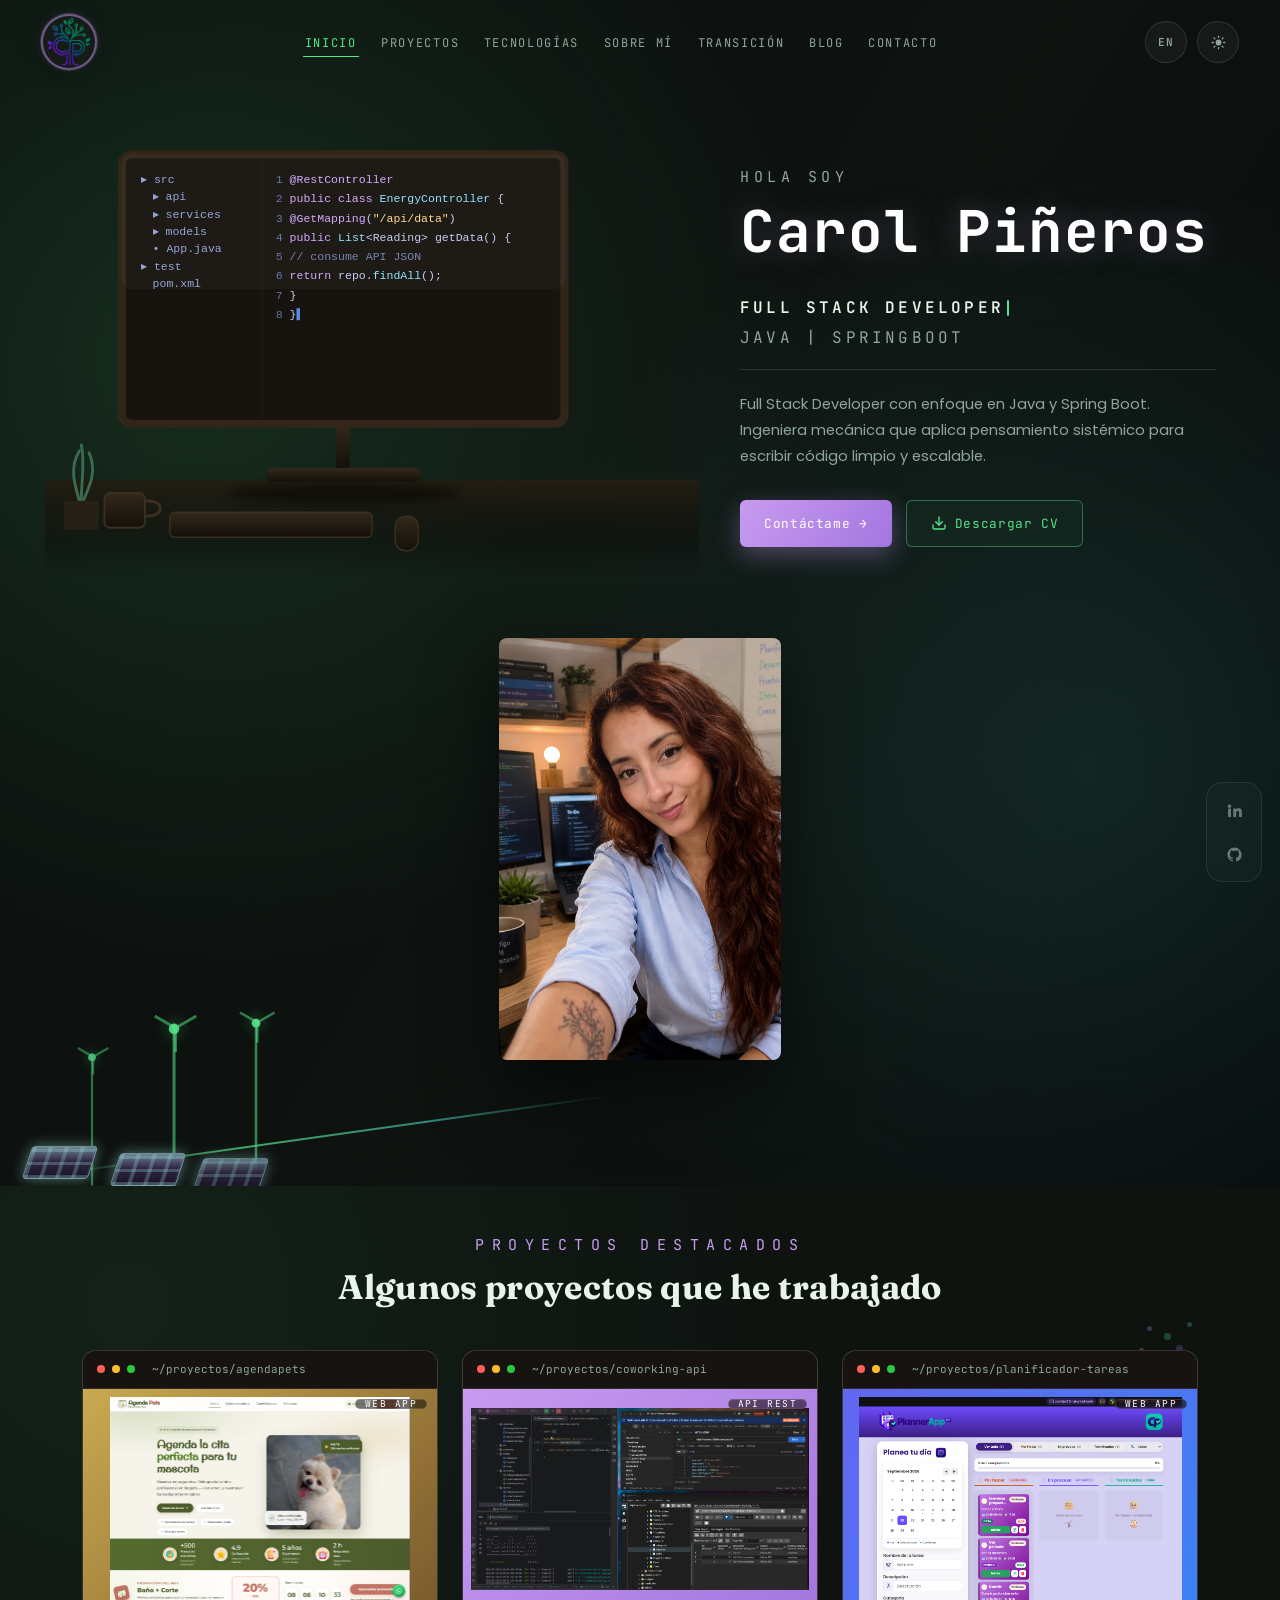
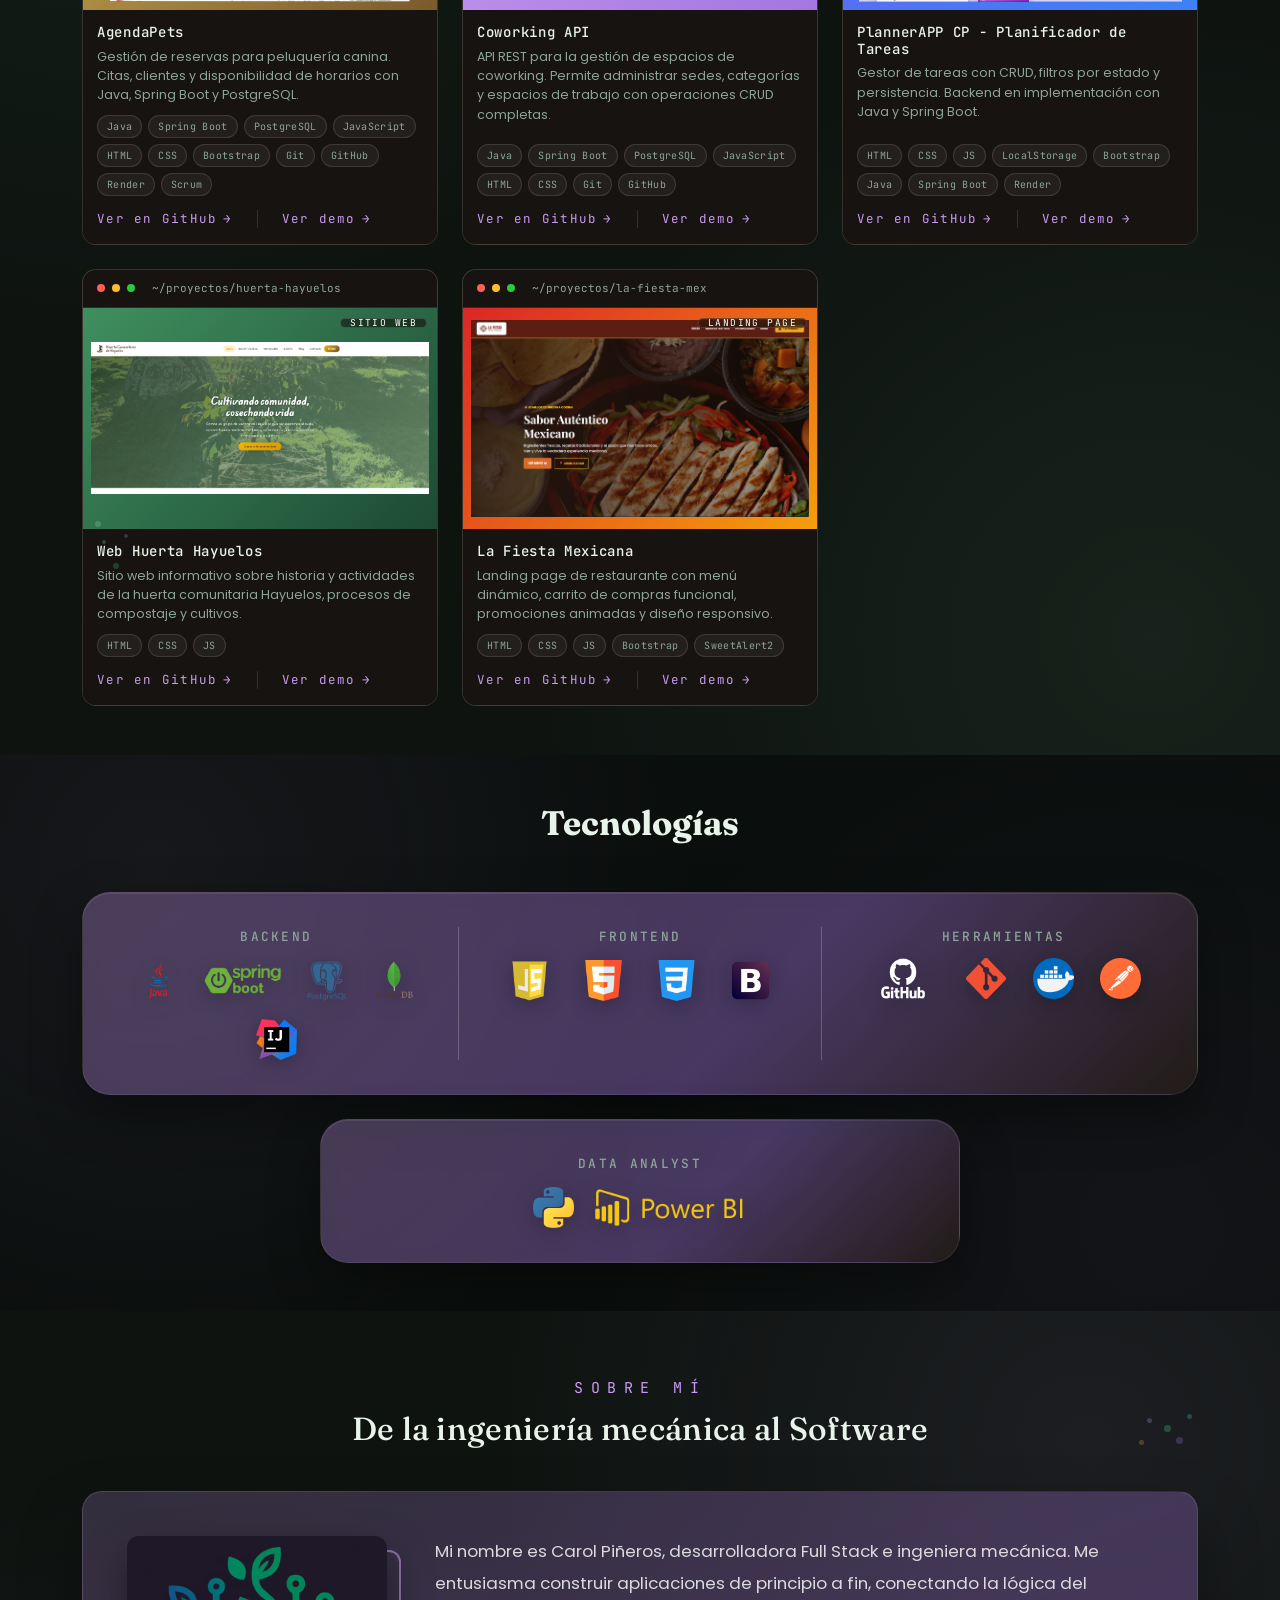
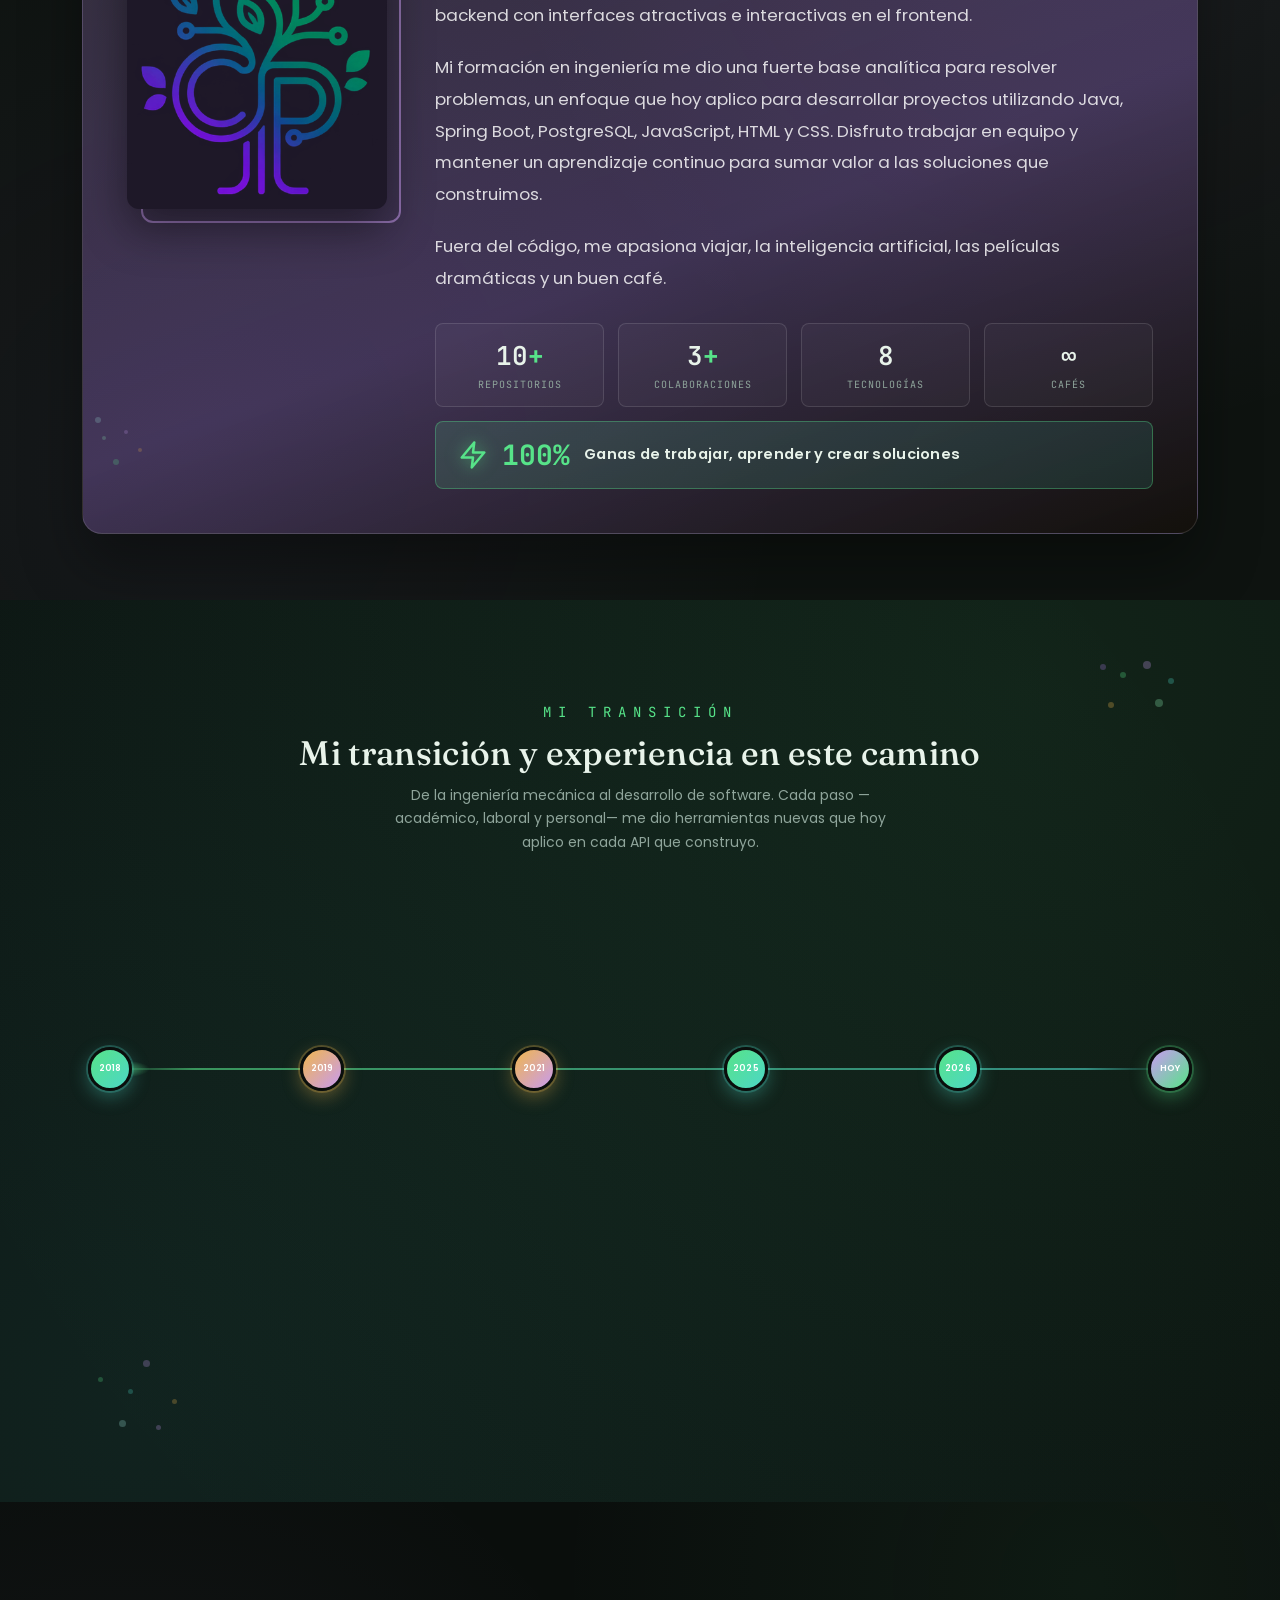
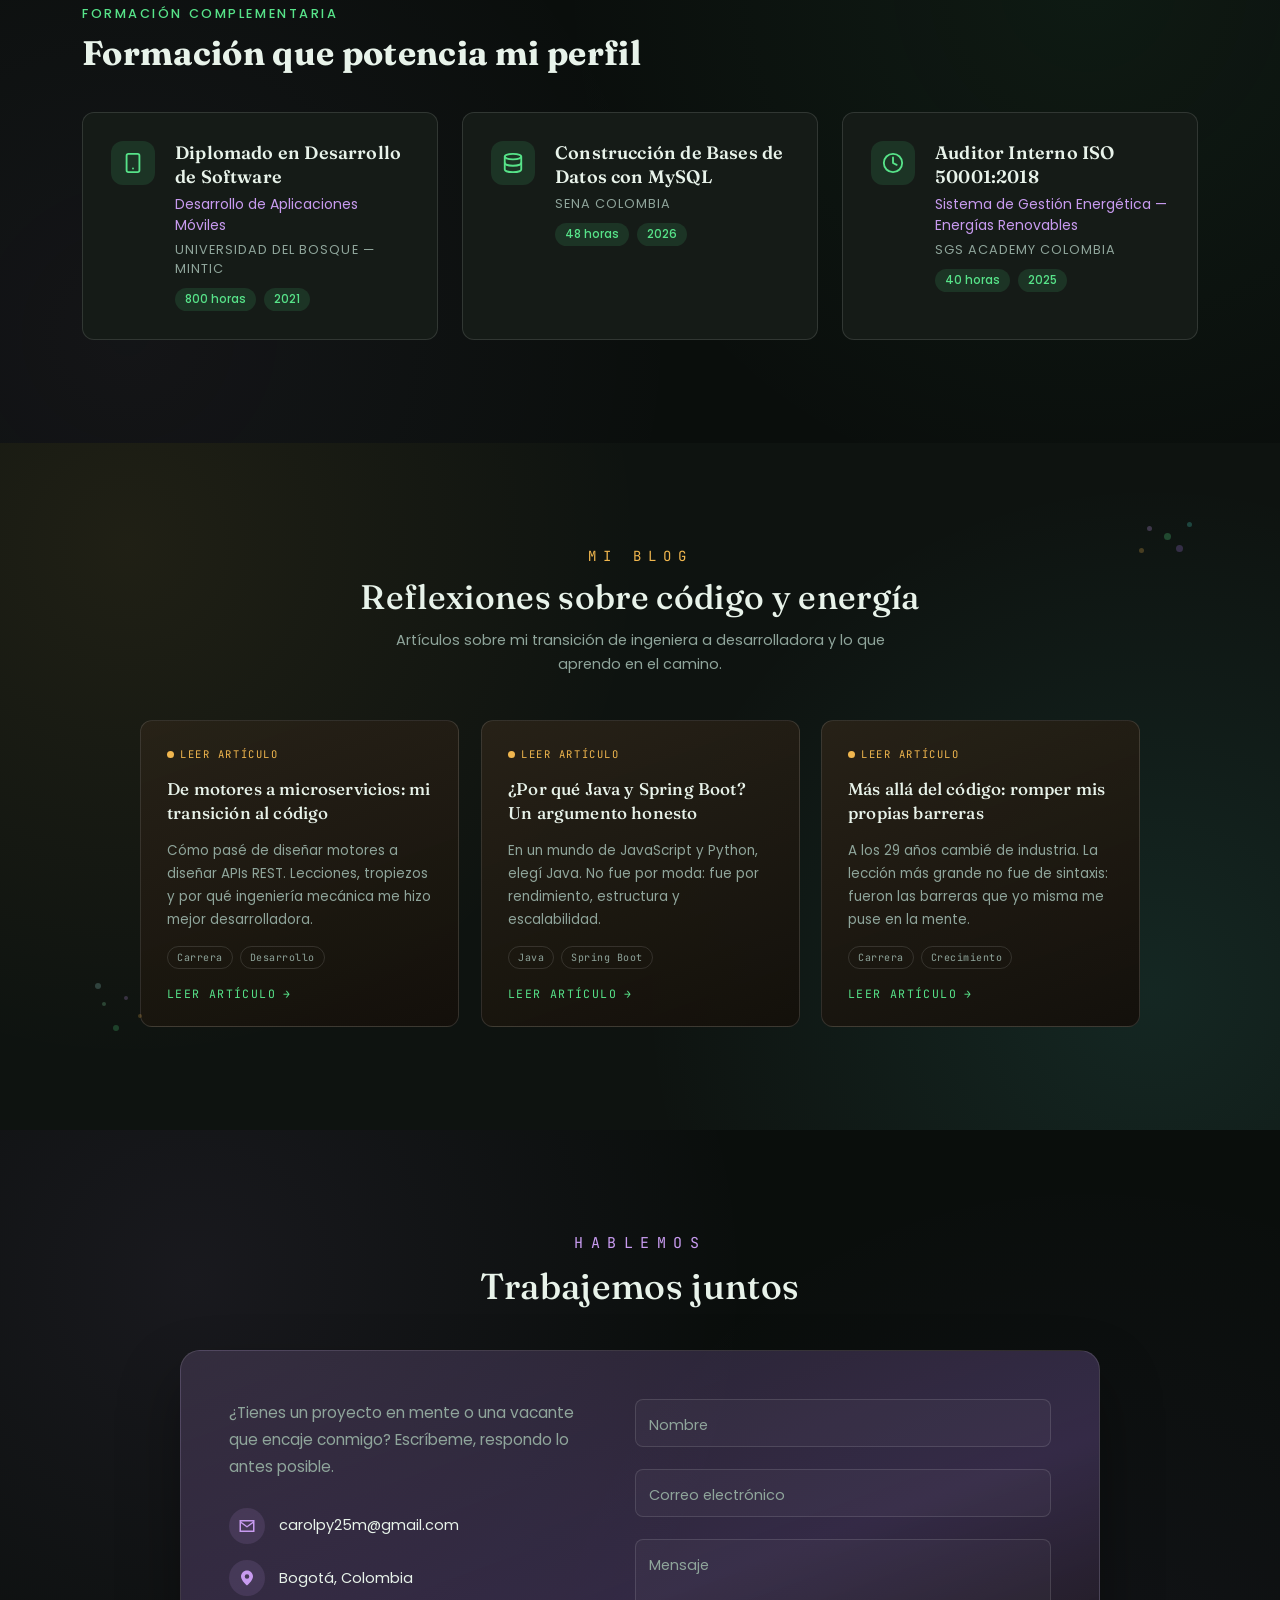
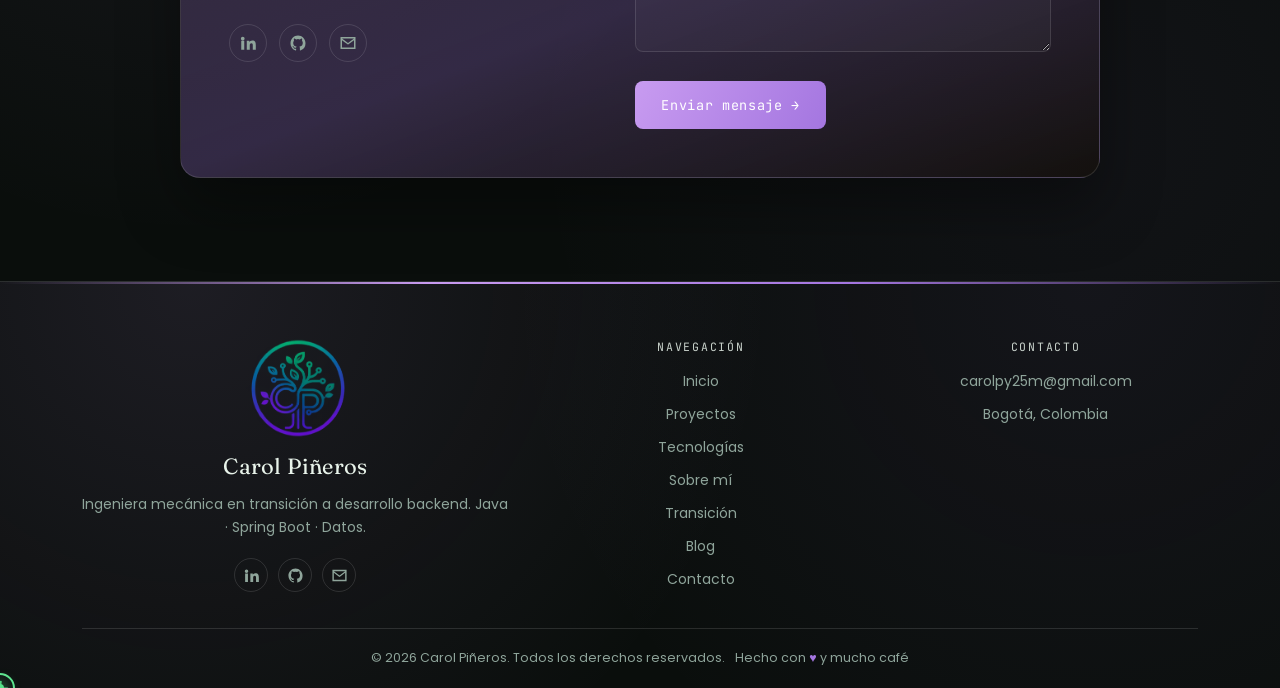
==== index.html @ 8fa22b7f "correccion links hojas de vida" ====
<!DOCTYPE html>
<html lang="es" data-theme="dark">

<head>
    <meta charset="UTF-8">
    <meta name="viewport" content="width=device-width, initial-scale=1.0">
    <title>Carol Piñeros — Full Stack Developer</title>
    <link rel="icon" type="image/png" href="./assets/img/logo_deg_sombra.png">
    <meta name="description" content="Portafolio de Carol Piñeros — Full Stack Developer especializada en Java, Spring Boot y desarrollo backend.">
    <meta name="keywords" content="Carol Piñeros, Full Stack Developer, Java, Spring Boot, Backend, Bogotá, Colombia, portafolio">
    <meta property="og:title" content="Carol Piñeros — Full Stack Developer">
    <meta property="og:description" content="Full Stack Developer especializada en Java y Spring Boot. Ingeniera mecánica con pensamiento sistémico para construir soluciones escalables.">
    <meta property="og:type" content="website">
    <meta property="og:locale" content="es_CO">
    <link rel="alternate" hreflang="es" href="index.html">
    <link rel="alternate" hreflang="en" href="index-en.html">
    <script>document.documentElement.classList.add('js-enabled');</script>
    <link href="https://fonts.googleapis.com/css2?family=Fraunces:opsz,wght@9..144,500;9..144,600;9..144,700&family=Poppins:wght@300;400;500;600;700&family=JetBrains+Mono:wght@400;500;600&display=swap" rel="stylesheet">
    <link href="https://cdn.jsdelivr.net/npm/bootstrap@5.3.2/dist/css/bootstrap.min.css" rel="stylesheet">
    <link rel="stylesheet" href="CSS/base/variables.css">
    <link rel="stylesheet" href="CSS/base/typography.css">
    <link rel="stylesheet" href="CSS/base/general.css">
    <link rel="stylesheet" href="CSS/secciones/nav-hero.css">
    <link rel="stylesheet" href="CSS/secciones/proyectos.css">
    <link rel="stylesheet" href="CSS/secciones/tecnologias.css">
    <link rel="stylesheet" href="CSS/secciones/sobre-mi.css">
    <link rel="stylesheet" href="CSS/secciones/contacto.css">
    <link rel="stylesheet" href="CSS/secciones/footer.css">
    <link rel="stylesheet" href="CSS/secciones/site-nav.css">
    <link rel="stylesheet" href="CSS/secciones/custom-cursor.css">
    <link rel="stylesheet" href="CSS/secciones/timeline.css">
    <link rel="stylesheet" href="CSS/secciones/formacion.css">
    <link rel="stylesheet" href="CSS/secciones/blog.css">
    <link rel="stylesheet" href="CSS/secciones/layout.css">
</head>

<body class="site-page">

<!-- ====================================================================
     NAVEGACIÓN SUPERIOR — navbar minimalista único (desktop + móvil)
     ==================================================================== -->
<header class="site-nav" id="site-nav">
    <div class="site-nav-inner">

        <a class="nav-logo" href="#inicio" aria-label="Ir al inicio">
            <img src="./assets/img/logo_minimalista.png" alt="Logo Carol Piñeros">
        </a>

        <nav class="nav-menu-wrap" aria-label="Navegación principal">
            <ul class="nav-menu">
                <li><a href="#inicio" class="active">Inicio</a></li>
                <li><a href="#proyectos">Proyectos</a></li>
                <li><a href="#tecnologias">Tecnologías</a></li>
                <li><a href="#sobre-mi">Sobre mí</a></li>
                <li><a href="#timeline">Transición</a></li>
                <li><a href="#blog">Blog</a></li>
                <li><a href="#contacto">Contacto</a></li>
            </ul>
        </nav>

        <div class="nav-actions">
            <a href="index-en.html" class="lang-toggle" aria-label="Switch to English" title="English">EN</a>
            <button class="theme-toggle" aria-label="Cambiar tema">
                <svg class="icon-sun" viewBox="0 0 24 24" fill="currentColor" aria-hidden="true"><circle cx="12" cy="12" r="4.1"/><g><rect x="11.05" y="2.1" width="1.9" height="3.6" rx="0.95"/><rect x="11.05" y="2.1" width="1.9" height="3.6" rx="0.95" transform="rotate(45 12 12)"/><rect x="11.05" y="2.1" width="1.9" height="3.6" rx="0.95" transform="rotate(90 12 12)"/><rect x="11.05" y="2.1" width="1.9" height="3.6" rx="0.95" transform="rotate(135 12 12)"/><rect x="11.05" y="2.1" width="1.9" height="3.6" rx="0.95" transform="rotate(180 12 12)"/><rect x="11.05" y="2.1" width="1.9" height="3.6" rx="0.95" transform="rotate(225 12 12)"/><rect x="11.05" y="2.1" width="1.9" height="3.6" rx="0.95" transform="rotate(270 12 12)"/><rect x="11.05" y="2.1" width="1.9" height="3.6" rx="0.95" transform="rotate(315 12 12)"/></g></svg>
                <svg class="icon-moon" viewBox="0 0 24 24" fill="currentColor" aria-hidden="true"><path d="M12 3a9 9 0 1 0 9 9 8 8 0 0 1-9-9Z"/></svg>
            </button>
            <button class="nav-toggle" id="nav-toggle" aria-label="Abrir menú" aria-expanded="false" aria-controls="nav-drawer">
                <span></span><span></span><span></span>
            </button>
        </div>

    </div>
</header>

<!-- Drawer móvil a pantalla completa -->
<div class="nav-drawer" id="nav-drawer" aria-hidden="true">
    <ul>
        <li><a href="#inicio">Inicio</a></li>
        <li><a href="#proyectos">Proyectos</a></li>
        <li><a href="#tecnologias">Tecnologías</a></li>
        <li><a href="#sobre-mi">Sobre mí</a></li>
        <li><a href="#timeline">Transición</a></li>
        <li><a href="#blog">Blog</a></li>
        <li><a href="#contacto">Contacto</a></li>
    </ul>
</div>

<!-- Redes flotantes — esquina inferior derecha -->
<div class="site-social" aria-label="Redes sociales">
    <a href="https://linkedin.com/in/carol-pineros-dev" target="_blank" rel="noopener" aria-label="LinkedIn">
        <svg viewBox="0 0 24 24"><path fill="currentColor" d="M4.98 3.5a2.5 2.5 0 1 1 0 5 2.5 2.5 0 0 1 0-5zM3 9h4v12H3V9zm7 0h3.8v1.7h.05c.53-1 1.83-2.05 3.77-2.05 4.03 0 4.78 2.65 4.78 6.1V21h-4v-5.6c0-1.34-.02-3.06-1.87-3.06-1.87 0-2.16 1.46-2.16 2.96V21h-4V9z"/></svg>
    </a>
    <a href="https://github.com/CarolPinerosTrujillo" target="_blank" rel="noopener" aria-label="GitHub">
        <svg viewBox="0 0 24 24"><path fill="currentColor" d="M12 2C6.48 2 2 6.58 2 12.25c0 4.53 2.87 8.37 6.84 9.73.5.1.68-.22.68-.49v-1.9c-2.78.62-3.37-1.36-3.37-1.36-.45-1.18-1.11-1.5-1.11-1.5-.9-.63.07-.62.07-.62 1 .07 1.53 1.06 1.53 1.06.9 1.57 2.34 1.12 2.91.86.09-.66.35-1.12.63-1.38-2.22-.26-4.56-1.14-4.56-5.05 0-1.12.39-2.03 1.03-2.75-.1-.26-.45-1.31.1-2.73 0 0 .84-.28 2.75 1.05a9.3 9.3 0 0 1 5 0c1.91-1.33 2.75-1.05 2.75-1.05.55 1.42.2 2.47.1 2.73.64.72 1.03 1.63 1.03 2.75 0 3.92-2.34 4.78-4.57 5.04.36.32.68.94.68 1.9v2.82c0 .27.18.6.69.49A10.03 10.03 0 0 0 22 12.25C22 6.58 17.52 2 12 2z"/></svg>
    </a>
</div>


<!-- ====================================================================
     HERO
     ==================================================================== -->
<section class="banner" id="inicio">
    <canvas id="energy-particles"></canvas>

    <div class="banner-inner">
        <div class="desk-scene">
            <svg viewBox="0 0 640 460" xmlns="http://www.w3.org/2000/svg">
                <defs>
                    <linearGradient id="metalGrad" x1="0" y1="0" x2="0" y2="1">
                        <stop offset="0" stop-color="var(--scene-metal-hi)"/>
                        <stop offset="1" stop-color="var(--scene-metal-lo)"/>
                    </linearGradient>
                    <linearGradient id="deskGrad" x1="0" y1="0" x2="0" y2="1">
                        <stop offset="0" stop-color="var(--scene-desk-hi)" stop-opacity=".95"/>
                        <stop offset=".7" stop-color="var(--scene-desk-lo)" stop-opacity=".35"/>
                        <stop offset="1" stop-color="var(--scene-desk-lo)" stop-opacity="0"/>
                    </linearGradient>
                    <filter id="softBlur" x="-50%" y="-50%" width="200%" height="200%">
                        <feGaussianBlur stdDeviation="5"/>
                    </filter>
                    <clipPath id="screenClip">
                        <rect x="66" y="26" width="448" height="268" rx="4"/>
                    </clipPath>
                </defs>
                <rect x="-20" y="358" width="680" height="102" fill="url(#deskGrad)"/>
                <ellipse cx="290" cy="372" rx="120" ry="10" fill="#000" opacity=".45" filter="url(#softBlur)"/>
                <g>
                    <path d="M16 380 C10 360 6 345 16 328" stroke="#3a6b52" stroke-width="3" fill="none" stroke-linecap="round"/>
                    <path d="M18 380 C18 358 22 340 18 322" stroke="#3a6b52" stroke-width="3" fill="none" stroke-linecap="round"/>
                    <path d="M20 380 C28 362 34 348 26 330" stroke="#3a6b52" stroke-width="3" fill="none" stroke-linecap="round"/>
                    <rect x="0" y="380" width="36" height="30" rx="2" fill="var(--scene-pot)"/>
                </g>
                <g>
                    <rect x="42" y="372" width="42" height="36" rx="6" fill="url(#metalGrad)" stroke="var(--scene-metal-line)" stroke-width="2"/>
                    <path d="M84 380 q16 0 16 8 t-16 8" fill="none" stroke="var(--scene-metal-line)" stroke-width="3"/>
                </g>
                <rect x="60" y="20" width="460" height="280" rx="10" fill="var(--scene-laptop)" stroke="var(--scene-lapedge)" stroke-width="8"/>
                <g clip-path="url(#screenClip)">
                    <rect x="66" y="26" width="448" height="268" fill="var(--scene-screen)"/>
                    <rect x="66" y="26" width="140" height="268" fill="var(--scene-screen)"/>
                    <line x1="206" y1="26" x2="206" y2="294" stroke="var(--scene-gutter)" stroke-width="1"/>
                    <text x="80" y="50" font-size="12" fill="#93a1d4">▸ src</text>
                    <text x="92" y="68" font-size="12" fill="#93a1d4">▸ api</text>
                    <text x="92" y="86" font-size="12" fill="#93a1d4">▸ services</text>
                    <text x="92" y="104" font-size="12" fill="#93a1d4">▸ models</text>
                    <text x="92" y="122" font-size="12" fill="#93a1d4">• App.java</text>
                    <text x="80" y="140" font-size="12" fill="#93a1d4">▸ test</text>
                    <text x="92" y="158" font-size="12" fill="#93a1d4">pom.xml</text>
                    <text x="220" y="50" font-size="12"><tspan fill="#6672a8">1  </tspan><tspan fill="#d3a8ff">@RestController</tspan></text>
                    <text x="220" y="70" font-size="12"><tspan fill="#6672a8">2  </tspan><tspan fill="#d3a8ff">public class</tspan><tspan fill="#8fe3ff"> EnergyController</tspan><tspan fill="#c3ccf2"> {</tspan></text>
                    <text x="220" y="90" font-size="12"><tspan fill="#6672a8">3  </tspan><tspan fill="#c3ccf2">  </tspan><tspan fill="#d3a8ff">@GetMapping</tspan><tspan fill="#c3ccf2">(</tspan><tspan fill="#ffd889">"/api/data"</tspan><tspan fill="#c3ccf2">)</tspan></text>
                    <text x="220" y="110" font-size="12"><tspan fill="#6672a8">4  </tspan><tspan fill="#c3ccf2">  </tspan><tspan fill="#d3a8ff">public</tspan><tspan fill="#8fe3ff"> List</tspan><tspan fill="#c3ccf2">&lt;Reading&gt; getData() {</tspan></text>
                    <text x="220" y="130" font-size="12"><tspan fill="#6672a8">5  </tspan><tspan fill="#7580ad">      // consume API JSON</tspan></text>
                    <text x="220" y="150" font-size="12"><tspan fill="#6672a8">6  </tspan><tspan fill="#c3ccf2">    </tspan><tspan fill="#d3a8ff">return</tspan><tspan fill="#c3ccf2"> repo.</tspan><tspan fill="#8fe3ff">findAll</tspan><tspan fill="#c3ccf2">();</tspan></text>
                    <text x="220" y="170" font-size="12"><tspan fill="#6672a8">7  </tspan><tspan fill="#c3ccf2">  }</tspan></text>
                    <text x="220" y="190" font-size="12"><tspan fill="#6672a8">8  </tspan><tspan fill="#c3ccf2">}</tspan><tspan class="cursor" fill="#5b8def">▌</tspan></text>
                </g>
                <rect x="60" y="20" width="460" height="280" rx="10" fill="none" stroke="var(--scene-lapedge)" stroke-width="8"/>
                <rect x="60" y="20" width="460" height="140" rx="10" fill="#ffffff" opacity=".03"/>
                <rect x="283" y="300" width="14" height="46" fill="url(#metalGrad)"/>
                <rect x="210" y="346" width="160" height="14" rx="6" fill="url(#metalGrad)"/>
                <rect x="110" y="392" width="210" height="26" rx="5" fill="url(#metalGrad)" stroke="var(--scene-metal-line)" stroke-width="1.5"/>
                <rect x="344" y="396" width="24" height="36" rx="11" fill="url(#metalGrad)" stroke="var(--scene-metal-line)" stroke-width="1.5"/>
            </svg>
        </div>

        <div class="content">
            <div class="eyebrow">HOLA SOY</div>
            <h1 class="name">Carol Piñeros</h1>
            <div class="role">
                <b id="typewriter-role" data-phrases="FULL STACK DEVELOPER|JAVA & SPRING BOOT|INGENIERA MECÁNICA">FULL STACK DEVELOPER</b><br>
                JAVA&nbsp;|&nbsp;SPRINGBOOT
            </div>
            <p class="intro">
                Full Stack Developer con enfoque en Java y Spring Boot. Ingeniera mecánica que aplica pensamiento sistémico para escribir código limpio y escalable.
            </p>
            <div class="cta-group">
                <a href="#contacto" class="btn-cta btn-primary-cta">Contáctame →</a>
                <a href="./assets/documents/CV-CarolPinerosTrujillo_ES.pdf" class="btn-cta btn-cv" target="_blank" rel="noopener">
                    <svg viewBox="0 0 24 24" width="16" height="16" fill="none" stroke="currentColor" stroke-width="2" stroke-linecap="round" stroke-linejoin="round"><path d="M21 15v4a2 2 0 0 1-2 2H5a2 2 0 0 1-2-2v-4"/><polyline points="7 10 12 15 17 10"/><line x1="12" y1="15" x2="12" y2="3"/></svg>
                    Descargar CV
                </a>
            </div>
        </div>

        <div class="photo-card" style="background-image:url('./assets/img/carol2.png');">
            <div class="card-shine"></div>
        </div>
    </div>

    <div class="energy-scene">
        <div class="diagonal-glow"></div>
        <div class="turbine t1"><div class="pole"></div><div class="hub"></div><div class="blades"><div class="blade"></div><div class="blade"></div><div class="blade"></div></div></div>
        <div class="turbine t2"><div class="pole"></div><div class="hub"></div><div class="blades"><div class="blade"></div><div class="blade"></div><div class="blade"></div></div></div>
        <div class="turbine t3"><div class="pole"></div><div class="hub"></div><div class="blades"><div class="blade"></div><div class="blade"></div><div class="blade"></div></div></div>
        <div class="solar">
            <div class="panel p3"></div>
            <div class="panel p2"></div>
            <div class="panel p1"></div>
        </div>
    </div>
</section>


<!-- ====================================================================
     PROYECTOS — 3 por línea
     ==================================================================== -->
<section id="proyectos" class="py-5 proj-section has-particles">
    <div class="container">
        <div class="proj-heading reveal">
            <div class="proj-eyebrow">PROYECTOS DESTACADOS</div>
            <h2 class="proj-title">Algunos proyectos que he trabajado</h2>
        </div>

        <div class="row g-4 proj-row">
            <!-- AgendaPets -->
            <div class="col-md-6 col-lg-4">
                <article class="proj-card reveal">
                    <div class="proj-winbar">
                        <span class="dot dot-r"></span><span class="dot dot-y"></span><span class="dot dot-g"></span>
                        <span class="proj-path">~/proyectos/agendapets</span>
                    </div>
                    <a href="https://agenda-pets-pi.vercel.app/" class="proj-thumb-link" target="_blank" aria-label="Ver proyecto AgendaPets">
                        <div class="proj-thumb proj-thumb--pets">
                            <span class="proj-tag">WEB APP</span>
                            <img src="./assets/img/agendapets.png" alt="AgendaPets" class="proj-img">
                        </div>
                    </a>
                    <div class="proj-body">
                        <h3 class="proj-name">AgendaPets</h3>
                        <p class="proj-desc">Gestión de reservas para peluquería canina. Citas, clientes y disponibilidad de horarios con Java, Spring Boot y PostgreSQL.</p>
                        <div class="proj-stack">
                            <span class="chip">Java</span><span class="chip">Spring Boot</span><span class="chip">PostgreSQL</span><span class="chip">JavaScript</span><span class="chip">HTML</span><span class="chip">CSS</span><span class="chip">Bootstrap</span><span class="chip">Git</span><span class="chip">GitHub</span><span class="chip">Render</span><span class="chip">Scrum</span>
                        </div>
                        <div class="proj-actions">
                            <a href="https://github.com/AgendaPets" class="proj-link" target="_blank" rel="noopener"><span>Ver en GitHub</span> <span class="arrow">→</span></a>
                            <a href="https://agenda-pets-pi.vercel.app/" class="proj-link" target="_blank"><span>Ver demo</span> <span class="arrow">→</span></a>
                        </div>
                    </div>
                </article>
            </div>

            <!-- Coworking API -->
            <div class="col-md-6 col-lg-4">
                <article class="proj-card reveal reveal-delay-1">
                    <div class="proj-winbar">
                        <span class="dot dot-r"></span><span class="dot dot-y"></span><span class="dot dot-g"></span>
                        <span class="proj-path">~/proyectos/coworking-api</span>
                    </div>
                    <a href="https://github.com/CarolPinerosTrujillo/Coworking_API_Java" class="proj-thumb-link" target="_blank" aria-label="Ver proyecto Coworking API">
                        <div class="proj-thumb proj-thumb--energy">
                            <span class="proj-tag">API REST</span>
                            <img src="./assets/img/coworkAPI.png" alt="Coworking API" class="proj-img">
                        </div>
                    </a>
                    <div class="proj-body">
                        <h3 class="proj-name">Coworking API</h3>
                        <p class="proj-desc">API REST para la gestión de espacios de coworking. Permite administrar sedes, categorías y espacios de trabajo con operaciones CRUD completas.</p>
                        <div class="proj-stack">
                            <span class="chip">Java</span><span class="chip">Spring Boot</span><span class="chip">PostgreSQL</span><span class="chip">JavaScript</span><span class="chip">HTML</span><span class="chip">CSS</span><span class="chip">Git</span><span class="chip">GitHub</span>
                        </div>
                        <div class="proj-actions">
                            <a href="https://github.com/CarolPinerosTrujillo/Coworking_API_Java" class="proj-link" target="_blank" rel="noopener"><span>Ver en GitHub</span> <span class="arrow">→</span></a>
                            <a href="https://github.com/CarolPinerosTrujillo/Coworking_API_Java" class="proj-link" target="_blank"><span>Ver demo</span> <span class="arrow">→</span></a>
                        </div>
                    </div>
                </article>
            </div>

            <!-- Planificador de Tareas -->
            <div class="col-md-6 col-lg-4">
                <article class="proj-card reveal reveal-delay-2">
                    <div class="proj-winbar">
                        <span class="dot dot-r"></span><span class="dot dot-y"></span><span class="dot dot-g"></span>
                        <span class="proj-path">~/proyectos/planificador-tareas</span>
                    </div>
                    <a href="https://carolpinerostrujillo.github.io/Web_planificadorTareas/" class="proj-thumb-link" target="_blank" aria-label="Ver proyecto Planificador de Tareas">
                        <div class="proj-thumb proj-thumb--planner">
                            <span class="proj-tag">WEB APP</span>
                            <img src="./assets/img/plannerapp.png" alt="Planificador de Tareas" class="proj-img">
                        </div>
                    </a>
                    <div class="proj-body">
                        <h3 class="proj-name">PlannerAPP CP - Planificador de Tareas</h3>
                        <p class="proj-desc">Gestor de tareas con CRUD, filtros por estado y persistencia. Backend en implementación con Java y Spring Boot.</p>
                        <div class="proj-stack">
                            <span class="chip">HTML</span><span class="chip">CSS</span><span class="chip">JS</span><span class="chip">LocalStorage</span><span class="chip">Bootstrap</span>
                            <span class="chip">Java</span><span class="chip">Spring Boot</span><span class="chip">Render</span>
                        </div>
                        <div class="proj-actions">
                            <a href="https://github.com/CarolPinerosTrujillo/Web_planificadorTareas" class="proj-link" target="_blank" rel="noopener"><span>Ver en GitHub</span> <span class="arrow">→</span></a>
                            <a href="https://carolpinerostrujillo.github.io/Web_planificadorTareas/" class="proj-link" target="_blank"><span>Ver demo</span> <span class="arrow">→</span></a>
                        </div>
                    </div>
                </article>
            </div>

            <!-- Huerta Hayuelos -->
            <div class="col-md-6 col-lg-4">
                <article class="proj-card reveal">
                    <div class="proj-winbar">
                        <span class="dot dot-r"></span><span class="dot dot-y"></span><span class="dot dot-g"></span>
                        <span class="proj-path">~/proyectos/huerta-hayuelos</span>
                    </div>
                    <a href="https://carolpinerostrujillo.github.io/HuertaComunitaria/" class="proj-thumb-link" target="_blank" aria-label="Ver proyecto Huerta Hayuelos">
                        <div class="proj-thumb proj-thumb--garden">
                            <span class="proj-tag">SITIO WEB</span>
                            <img src="./assets/img/huertahayuelosweb.png" alt="Huerta Hayuelos" class="proj-img">
                        </div>
                    </a>
                    <div class="proj-body">
                        <h3 class="proj-name">Web Huerta Hayuelos</h3>
                        <p class="proj-desc">Sitio web informativo sobre historia y actividades de la huerta comunitaria Hayuelos, procesos de compostaje y cultivos.</p>
                        <div class="proj-stack">
                            <span class="chip">HTML</span><span class="chip">CSS</span><span class="chip">JS</span>
                        </div>
                        <div class="proj-actions">
                            <a href="https://github.com/CarolPinerosTrujillo/HuertaComunitaria" class="proj-link" target="_blank" rel="noopener"><span>Ver en GitHub</span> <span class="arrow">→</span></a>
                            <a href="https://carolpinerostrujillo.github.io/HuertaComunitaria/" target="_blank" class="proj-link"><span>Ver demo</span> <span class="arrow">→</span></a>
                        </div>
                    </div>
                </article>
            </div>

            <!-- La Fiesta Mexicana -->
            <div class="col-md-6 col-lg-4">
                <article class="proj-card reveal reveal-delay-1">
                    <div class="proj-winbar">
                        <span class="dot dot-r"></span><span class="dot dot-y"></span><span class="dot dot-g"></span>
                        <span class="proj-path">~/proyectos/la-fiesta-mex</span>
                    </div>
                    <a href="https://carolpinerostrujillo.github.io/Hackaton-Landingpage-LaFiestaMex/" class="proj-thumb-link" target="_blank" aria-label="Ver proyecto La Fiesta Mexicana">
                        <div class="proj-thumb proj-thumb--fiesta">
                            <span class="proj-tag">LANDING PAGE</span>
                            <img src="./assets/img/LafiestaMex.png" alt="La Fiesta Mexicana" class="proj-img">
                        </div>
                    </a>
                    <div class="proj-body">
                        <h3 class="proj-name">La Fiesta Mexicana</h3>
                        <p class="proj-desc">Landing page de restaurante con menú dinámico, carrito de compras funcional, promociones animadas y diseño responsivo.</p>
                        <div class="proj-stack">
                            <span class="chip">HTML</span><span class="chip">CSS</span><span class="chip">JS</span><span class="chip">Bootstrap</span><span class="chip">SweetAlert2</span>
                        </div>
                        <div class="proj-actions">
                            <a href="https://github.com/CarolPinerosTrujillo/Hackaton-Landingpage-LaFiestaMex" class="proj-link" target="_blank" rel="noopener"><span>Ver en GitHub</span> <span class="arrow">→</span></a>
                            <a href="https://carolpinerostrujillo.github.io/Hackaton-Landingpage-LaFiestaMex/" class="proj-link" target="_blank"><span>Ver demo</span> <span class="arrow">→</span></a>
                        </div>
                    </div>
                </article>
            </div>
        </div>
    </div>
</section>


<!-- ====================================================================
     TECNOLOGÍAS
     ==================================================================== -->
<section id="tecnologias" class="py-5 bg-section tech-section">
    <div class="container text-center">
        <h2 class="fw-bold mb-5 tech-title reveal">Tecnologías</h2>

        <div class="tech-card mb-4 mx-auto reveal">
            <div class="tech-card-inner">
                <div class="tech-group">
                    <span class="tech-label">Backend</span>
                    <div class="tech-icons">
                        <img src="./assets/icons/java.png" alt="Java" title="Java">
                        <img src="./assets/icons/spring.png" alt="Spring Boot" title="Spring Boot">
                        <img src="./assets/icons/postgresql.png" alt="PostgreSQL" title="PostgreSQL">
                        <img src="./assets/icons/mongodb.png" alt="MongoDB" title="MongoDB">
                        <img src="./assets/icons/intellij.png" alt="IntelliJ IDEA" title="IntelliJ IDEA">
                    </div>
                </div>
                <div class="tech-divider"></div>
                <div class="tech-group">
                    <span class="tech-label">Frontend</span>
                    <div class="tech-icons">
                        <img src="./assets/icons/javascript.png" alt="JavaScript" title="JavaScript">
                        <img src="./assets/icons/html5.png" alt="HTML5" title="HTML5">
                        <img src="./assets/icons/css-3.png" alt="CSS3" title="CSS3">
                        <img src="./assets/icons/bootstrap.png" alt="Bootstrap" title="Bootstrap">
                    </div>
                </div>
                <div class="tech-divider"></div>
                <div class="tech-group tech-group--tools">
                    <span class="tech-label">Herramientas</span>
                    <div class="tech-icons">
                        <img src="./assets/icons/gitHub-logo.png" alt="GitHub" title="GitHub">
                        <img src="./assets/icons/git.svg" alt="Git" title="Git">
                        <img src="./assets/icons/docker.png" alt="Docker" title="Docker">
                        <img src="./assets/icons/postman.svg" alt="Postman" title="Postman">
                    </div>
                </div>
            </div>
        </div>

        <div class="tech-card mx-auto reveal" style="max-width:640px;">
            <div class="tech-card-inner tech-card-inner--single">
                <div class="tech-group">
                    <span class="tech-label">Data Analyst</span>
                    <div class="tech-icons">
                        <img src="./assets/icons/python.png" alt="Python" title="Python">
                        <img src="./assets/icons/powerbi.png" alt="Power BI" title="Power BI">
                    </div>
                </div>
            </div>
        </div>
    </div>
</section>


<!-- ====================================================================
     SOBRE MÍ — con estadísticas
     ==================================================================== -->
<section id="sobre-mi" class="about-section has-particles">
    <div class="container">
        <div class="proj-heading reveal">
            <div class="proj-eyebrow">SOBRE MÍ</div>
            <h2 class="about-title">De la ingeniería mecánica al Software</h2>
        </div>

        <div class="about-card reveal">
            <div class="about-grid">
                <div class="about-photo-wrap">
                    <div class="about-photo" style="background-image:url('./assets/img/logo_minimalista.png');"></div>
                </div>
                <div class="about-text">
                    <p>
                        Mi nombre es Carol Piñeros, desarrolladora Full Stack e ingeniera mecánica.
                        Me entusiasma construir aplicaciones de principio a fin, conectando la lógica
                        del backend con interfaces atractivas e interactivas en el frontend.
                    </p>
                    <p>
                        Mi formación en ingeniería me dio una fuerte base analítica para resolver problemas,
                        un enfoque que hoy aplico para desarrollar proyectos utilizando Java, Spring Boot,
                        PostgreSQL, JavaScript, HTML y CSS. Disfruto trabajar en equipo y mantener un
                        aprendizaje continuo para sumar valor a las soluciones que construimos.
                    </p>
                    <p>
                        Fuera del código, me apasiona viajar, la inteligencia artificial,
                        las películas dramáticas y un buen café.
                    </p>

                    <div class="about-stats reveal">
                        <div class="stat-box">
                            <span class="stat-value">10<span class="stat-suffix">+</span></span>
                            <span class="stat-label">Repositorios</span>
                        </div>
                        <div class="stat-box">
                            <span class="stat-value">3<span class="stat-suffix">+</span></span>
                            <span class="stat-label">Colaboraciones</span>
                        </div>
                        <div class="stat-box">
                            <span class="stat-value">8</span>
                            <span class="stat-label">Tecnologías</span>
                        </div>
                        <div class="stat-box">
                            <span class="stat-value">∞</span>
                            <span class="stat-label">Cafés</span>
                        </div>
                        <div class="stat-100">
                            <svg viewBox="0 0 24 24" fill="none" stroke="currentColor" stroke-width="2" stroke-linecap="round" stroke-linejoin="round"><polyline points="13 2 3 14 12 14 11 22 21 10 12 10 13 2"/></svg>
                            <span class="stat-100-value">100%</span>
                            <span class="stat-100-text">Ganas de trabajar, aprender y crear soluciones</span>
                        </div>
                    </div>
                </div>
            </div>
        </div>
    </div>
</section>


<!-- ====================================================================
     TIMELINE — Mi Transición
     ==================================================================== -->
<section id="timeline" class="timeline-section has-particles">
    <div class="container">
        <div class="reveal">
            <div class="timeline-eyebrow">MI TRANSICIÓN</div>
            <h2 class="timeline-title">Mi transición y experiencia en este camino</h2>
            <p class="timeline-sub">
                De la ingeniería mecánica al desarrollo de software. Cada paso —académico,
                laboral y personal— me dio herramientas nuevas que hoy aplico en cada API que construyo.
            </p>
        </div>

        <div class="timeline reveal">
            <div class="timeline-progress"></div>

            <!-- 2018 — Ingeniería -->
            <div class="timeline-item" data-type="transition">
                <div class="timeline-bubble">2018</div>
                <div class="timeline-header">
                    <div class="timeline-header-text">
                        <p class="timeline-header-role">Estudiante de Ingeniería Mecánica</p>
                        <p class="timeline-header-org">Universidad Distrital F.J.C.</p>
                    </div>
                    <svg class="timeline-chevron" viewBox="0 0 24 24" fill="none" stroke="currentColor" stroke-width="2" stroke-linecap="round" stroke-linejoin="round"><polyline points="6 9 12 15 18 9"/></svg>
                </div>
                <div class="timeline-card">
                    <div class="timeline-role">
                        <svg viewBox="0 0 24 24" fill="none" stroke="var(--color-warm)" stroke-width="2"><circle cx="12" cy="12" r="10"/><path d="M12 6v6l4 2"/></svg>
                        Estudiante de Ingeniería Mecánica
                    </div>
                    <div class="timeline-org">Universidad Distrital F.J.C.</div>
                    <p class="timeline-desc">
                        Inicio de mi formación en ingeniería. Descubrí la pasión por los datos,
                        la energía y la resolución de problemas complejos. Primer contacto con
                        MATLAB y análisis numérico.
                    </p>
                    <div class="timeline-tags">
                        <span class="timeline-tag timeline-tag--energy">Energía</span>
                        <span class="timeline-tag timeline-tag--tech">MATLAB</span>
                        <span class="timeline-tag">Termodinámica</span>
                    </div>
                </div>
            </div>

            <!-- 2019 — HB SADELEC -->
            <div class="timeline-item" data-type="work">
                <div class="timeline-bubble">2019</div>
                <div class="timeline-header">
                    <div class="timeline-header-text">
                        <p class="timeline-header-role">Proyectista</p>
                        <p class="timeline-header-org">HB SADELEC</p>
                    </div>
                    <svg class="timeline-chevron" viewBox="0 0 24 24" fill="none" stroke="currentColor" stroke-width="2" stroke-linecap="round" stroke-linejoin="round"><polyline points="6 9 12 15 18 9"/></svg>
                </div>
                <div class="timeline-card">
                    <div class="timeline-role">
                        <svg viewBox="0 0 24 24" fill="none" stroke="var(--color-warm)" stroke-width="2"><path d="M2 20h20"/><path d="M5 20V8l7-5 7 5v12"/><path d="M9 20v-6h6v6"/></svg>
                        Proyectista
                    </div>
                    <div class="timeline-org">HB SADELEC</div>
                    <p class="timeline-desc">
                        Diseñé y verifiqué estructuras metálicas en AutoCAD asegurando la correcta
                        ejecución de proyectos sin reprocesos. Elaboré órdenes de trabajo y
                        documentación técnica para coordinar diseño y producción.
                    </p>
                    <div class="timeline-tags">
                        <span class="timeline-tag timeline-tag--tech">AutoCAD</span>
                        <span class="timeline-tag timeline-tag--warm">Estructuras</span>
                        <span class="timeline-tag">Documentación técnica</span>
                    </div>
                </div>
            </div>

            <!-- 2021 — EAAB -->
            <div class="timeline-item" data-type="work">
                <div class="timeline-bubble">2021</div>
                <div class="timeline-header">
                    <div class="timeline-header-text">
                        <p class="timeline-header-role">Programación de mantenimiento</p>
                        <p class="timeline-header-org">EAAB</p>
                    </div>
                    <svg class="timeline-chevron" viewBox="0 0 24 24" fill="none" stroke="currentColor" stroke-width="2" stroke-linecap="round" stroke-linejoin="round"><polyline points="6 9 12 15 18 9"/></svg>
                </div>
                <div class="timeline-card">
                    <div class="timeline-role">
                        <svg viewBox="0 0 24 24" fill="none" stroke="var(--color-warm)" stroke-width="2"><path d="M12 22s8-4 8-10V5l-8-3-8 3v7c0 6 8 10 8 10z"/></svg>
                        Programación de mantenimiento
                    </div>
                    <div class="timeline-org">EAAB — Empresa de Acueducto y Alcantarillado de Bogotá</div>
                    <p class="timeline-desc">
                        Gestioné órdenes de mantenimiento en SAP PM, asegurando tiempos de respuesta
                        < 24h. Analicé KPIs y elaboré reportes para toma de decisiones. Coordiné
                        equipos multidisciplinarios, logrando 95% de cumplimiento del plan anual.
                    </p>
                    <div class="timeline-tags">
                        <span class="timeline-tag timeline-tag--tech">SAP PM</span>
                        <span class="timeline-tag timeline-tag--energy">KPIs</span>
                        <span class="timeline-tag">Gestión documental</span>
                    </div>
                </div>
            </div>

            <!-- 2025 — Código -->
            <div class="timeline-item" data-type="transition">
                <div class="timeline-bubble">2025</div>
                <div class="timeline-header">
                    <div class="timeline-header-text">
                        <p class="timeline-header-role">El código me atrapa</p>
                        <p class="timeline-header-org">Exploración autónoma</p>
                    </div>
                    <svg class="timeline-chevron" viewBox="0 0 24 24" fill="none" stroke="currentColor" stroke-width="2" stroke-linecap="round" stroke-linejoin="round"><polyline points="6 9 12 15 18 9"/></svg>
                </div>
                <div class="timeline-card">
                    <div class="timeline-role">
                        <svg viewBox="0 0 24 24" fill="none" stroke="var(--color-tech)" stroke-width="2"><path d="M22 12h-4l-3 9L9 3l-3 9H2"/></svg>
                        El código me atrapa
                    </div>
                    <div class="timeline-org">Exploración autónoma</div>
                    <p class="timeline-desc">
                        Mi primera línea de código fue un "Hello World" en Java. Lo que empezó como
                        curiosidad se convirtió en obsesión: construir algo desde cero, ver cómo
                        funciona por dentro. La decisión estaba tomada.
                    </p>
                    <div class="timeline-tags">
                        <span class="timeline-tag timeline-tag--tech">Java</span>
                        <span class="timeline-tag">Hello World</span>
                        <span class="timeline-tag">Autoaprendizaje</span>
                    </div>
                </div>
            </div>

            <!-- 2026 — Bootcamp -->
            <div class="timeline-item" data-type="transition">
                <div class="timeline-bubble">2026</div>
                <div class="timeline-header">
                    <div class="timeline-header-text">
                        <p class="timeline-header-role">Bootcamp Full Stack Developer</p>
                        <p class="timeline-header-org">Generation Colombia</p>
                    </div>
                    <svg class="timeline-chevron" viewBox="0 0 24 24" fill="none" stroke="currentColor" stroke-width="2" stroke-linecap="round" stroke-linejoin="round"><polyline points="6 9 12 15 18 9"/></svg>
                </div>
                <div class="timeline-card">
                    <div class="timeline-role">
                        <svg viewBox="0 0 24 24" fill="none" stroke="var(--color-energy)" stroke-width="2"><rect x="2" y="3" width="20" height="14" rx="2"/><line x1="8" y1="21" x2="16" y2="21"/><line x1="12" y1="17" x2="12" y2="21"/></svg>
                        Bootcamp Full Stack Developer
                    </div>
                    <div class="timeline-org">Generation Colombia</div>
                    <p class="timeline-desc">
                        Inmersión completa en desarrollo de software. Spring Boot, PostgreSQL,
                        APIs REST, metodologías ágiles. Construí AgendaPets como proyecto final
                        y descubrí que el backend es donde quiero estar.
                    </p>
                    <div class="timeline-tags">
                        <span class="timeline-tag timeline-tag--tech">Spring Boot</span>
                        <span class="timeline-tag timeline-tag--tech">PostgreSQL</span>
                        <span class="timeline-tag">REST APIs</span>
                        <span class="timeline-tag">Agile</span>
                    </div>
                </div>
            </div>

            <!-- HOY -->
            <div class="timeline-item" data-type="future">
                <div class="timeline-bubble">HOY</div>
                <div class="timeline-header">
                    <div class="timeline-header-text">
                        <p class="timeline-header-role">Siguiente paso: tu empresa</p>
                        <p class="timeline-header-org">Abierta a nuevas oportunidades</p>
                    </div>
                    <svg class="timeline-chevron" viewBox="0 0 24 24" fill="none" stroke="currentColor" stroke-width="2" stroke-linecap="round" stroke-linejoin="round"><polyline points="6 9 12 15 18 9"/></svg>
                </div>
                <div class="timeline-card">
                    <div class="timeline-role">
                        <svg viewBox="0 0 24 24" fill="none" stroke="var(--color-energy)" stroke-width="2"><circle cx="12" cy="12" r="10"/><polyline points="12 6 12 12 16 14"/></svg>
                        Siguiente paso: tu empresa
                    </div>
                    <div class="timeline-org">Abierta a nuevas oportunidades</div>
                    <p class="timeline-desc">
                        Busco mi primer rol como desarrolladora backend o full stack.
                        Quiero aportar mi pensamiento analítico, mi energía y mi capacidad de
                        aprender rápido a un equipo que construya soluciones con propósito.
                    </p>
                    <div class="timeline-tags">
                        <span class="timeline-tag timeline-tag--energy">Buscando empleo</span>
                        <span class="timeline-tag timeline-tag--tech">Java · Spring Boot</span>
                    </div>
                </div>
            </div>

        </div>
    </div>
</section>


<!-- ====================================================================
     FORMACIÓN COMPLEMENTARIA
     ==================================================================== -->
<section id="formacion" class="training-section">
    <div class="container">
        <div class="reveal">
            <div class="training-eyebrow">FORMACIÓN COMPLEMENTARIA</div>
            <h2 class="training-title">Formación que potencia mi perfil</h2>
        </div>

        <div class="training-grid">
            <!-- Diplomado Software -->
            <div class="training-card reveal">
                <div class="training-icon">
                    <svg viewBox="0 0 24 24" fill="none" stroke="currentColor" stroke-width="2" stroke-linecap="round" stroke-linejoin="round"><rect x="5" y="2" width="14" height="20" rx="2" ry="2"/><line x1="12" y1="18" x2="12" y2="18.01"/></svg>
                </div>
                <div class="training-info">
                    <h3 class="training-name">Diplomado en Desarrollo de Software</h3>
                    <p class="training-focus">Desarrollo de Aplicaciones Móviles</p>
                    <p class="training-org">Universidad del Bosque — MinTIC</p>
                    <div class="training-meta">
                        <span class="training-badge">800 horas</span>
                        <span class="training-badge">2021</span>
                    </div>
                </div>
            </div>

            <!-- MySQL -->
            <div class="training-card reveal">
                <div class="training-icon">
                    <svg viewBox="0 0 24 24" fill="none" stroke="currentColor" stroke-width="2" stroke-linecap="round" stroke-linejoin="round"><ellipse cx="12" cy="5" rx="9" ry="3"/><path d="M21 12c0 1.66-4 3-9 3s-9-1.34-9-3"/><path d="M3 5v14c0 1.66 4 3 9 3s9-1.34 9-3V5"/></svg>
                </div>
                <div class="training-info">
                    <h3 class="training-name">Construcción de Bases de Datos con MySQL</h3>
                    <p class="training-org">SENA Colombia</p>
                    <div class="training-meta">
                        <span class="training-badge">48 horas</span>
                        <span class="training-badge">2026</span>
                    </div>
                </div>
            </div>

            <!-- ISO 50001 -->
            <div class="training-card reveal">
                <div class="training-icon">
                    <svg viewBox="0 0 24 24" fill="none" stroke="currentColor" stroke-width="2" stroke-linecap="round" stroke-linejoin="round"><path d="M12 22c5.523 0 10-4.477 10-10S17.523 2 12 2 2 6.477 2 12s4.477 10 10 10z"/><path d="M12 6v6l4 2"/></svg>
                </div>
                <div class="training-info">
                    <h3 class="training-name">Auditor Interno ISO 50001:2018</h3>
                    <p class="training-focus">Sistema de Gestión Energética — Energías Renovables</p>
                    <p class="training-org">SGS Academy Colombia</p>
                    <div class="training-meta">
                        <span class="training-badge">40 horas</span>
                        <span class="training-badge">2025</span>
                    </div>
                </div>
            </div>
        </div>
    </div>
</section>


<!-- ====================================================================
     BLOG
     ==================================================================== -->
<section id="blog" class="blog-section has-particles">
    <div class="container">
        <div class="reveal">
            <div class="blog-eyebrow">MI BLOG</div>
            <h2 class="blog-title">Reflexiones sobre código y energía</h2>
            <p class="blog-sub">
                Artículos sobre mi transición de ingeniera a desarrolladora y lo que aprendo en el camino.
            </p>
        </div>

        <div class="blog-grid">
            <article class="blog-card reveal" data-post="blog-post-1" tabindex="0" role="button" aria-haspopup="dialog" aria-label="Abrir artículo: De motores a microservicios, mi transición al código">
                <div class="blog-card-status blog-card-status--ready">Leer artículo</div>
                <h3>De motores a microservicios: mi transición al código</h3>
                <p>Cómo pasé de diseñar motores a diseñar APIs REST. Lecciones, tropiezos y por qué ingeniería mecánica me hizo mejor desarrolladora.</p>
                <div class="blog-card-tags"><span>Carrera</span><span>Desarrollo</span></div>
                <span class="blog-card-action">Leer artículo <span class="arrow">→</span></span>
            </article>
            <article class="blog-card reveal reveal-delay-1" data-post="blog-post-2" tabindex="0" role="button" aria-haspopup="dialog" aria-label="Abrir artículo: ¿Por qué Java y Spring Boot? Un argumento honesto">
                <div class="blog-card-status blog-card-status--ready">Leer artículo</div>
                <h3>¿Por qué Java y Spring Boot? Un argumento honesto</h3>
                <p>En un mundo de JavaScript y Python, elegí Java. No fue por moda: fue por rendimiento, estructura y escalabilidad.</p>
                <div class="blog-card-tags"><span>Java</span><span>Spring Boot</span></div>
                <span class="blog-card-action">Leer artículo <span class="arrow">→</span></span>
            </article>
            <article class="blog-card reveal reveal-delay-2" data-post="blog-post-3" tabindex="0" role="button" aria-haspopup="dialog" aria-label="Abrir artículo: Más allá del código, romper mis propias barreras">
                <div class="blog-card-status blog-card-status--ready">Leer artículo</div>
                <h3>Más allá del código: romper mis propias barreras</h3>
                <p>A los 29 años cambié de industria. La lección más grande no fue de sintaxis: fueron las barreras que yo misma me puse en la mente.</p>
                <div class="blog-card-tags"><span>Carrera</span><span>Crecimiento</span></div>
                <span class="blog-card-action">Leer artículo <span class="arrow">→</span></span>
            </article>
        </div>
     
    </div>
</section>


<!-- ====================================================================
     CONTACTO
     ==================================================================== -->
<section id="contacto" class="contact-section">
    <div class="container">
        <div class="proj-heading reveal">
            <div class="proj-eyebrow">HABLEMOS</div>
            <h2 class="contact-title">Trabajemos juntos</h2>
        </div>

        <div class="contact-card reveal">
            <div class="contact-grid">
                <div class="contact-info-col">
                    <p class="contact-lead">
                        ¿Tienes un proyecto en mente o una vacante que encaje conmigo?
                        Escríbeme, respondo lo antes posible.
                    </p>
                    <ul class="contact-list">
                        <li>
                            <span class="contact-icon">
                                <svg viewBox="0 0 24 24" width="18" height="18"><path fill="currentColor" d="M2 4h20v16H2V4zm2 2v.01L12 12l8-5.99V6H4zm16 2.24-7.4 5.55a1 1 0 0 1-1.2 0L4 8.24V18h16V8.24z"/></svg>
                            </span>
                            <a href="mailto:carolpy25m@gmail.com">carolpy25m@gmail.com</a>
                        </li>
                        <li>
                            <span class="contact-icon">
                                <svg viewBox="0 0 24 24" width="18" height="18"><path fill="currentColor" d="M12 2C7.6 2 4 5.6 4 10c0 5.4 8 12 8 12s8-6.6 8-12c0-4.4-3.6-8-8-8zm0 11a3 3 0 1 1 0-6 3 3 0 0 1 0 6z"/></svg>
                            </span>
                            <span>Bogotá, Colombia</span>
                        </li>
                    </ul>
                    <div class="contact-social">
                        <a href="https://linkedin.com/in/carol-pineros-dev" aria-label="LinkedIn" target="_blank" rel="noopener">
                            <svg viewBox="0 0 24 24" width="18" height="18"><path fill="currentColor" d="M4.98 3.5a2.5 2.5 0 1 1 0 5 2.5 2.5 0 0 1 0-5zM3 9h4v12H3V9zm7 0h3.8v1.7h.05c.53-1 1.83-2.05 3.77-2.05 4.03 0 4.78 2.65 4.78 6.1V21h-4v-5.6c0-1.34-.02-3.06-1.87-3.06-1.87 0-2.16 1.46-2.16 2.96V21h-4V9z"/></svg>
                        </a>
                        <a href="https://github.com/CarolPinerosTrujillo" target="_blank" rel="noopener" aria-label="GitHub">
                            <svg viewBox="0 0 24 24" width="18" height="18"><path fill="currentColor" d="M12 2C6.48 2 2 6.58 2 12.25c0 4.53 2.87 8.37 6.84 9.73.5.1.68-.22.68-.49v-1.9c-2.78.62-3.37-1.36-3.37-1.36-.45-1.18-1.11-1.5-1.11-1.5-.9-.63.07-.62.07-.62 1 .07 1.53 1.06 1.53 1.06.9 1.57 2.34 1.12 2.91.86.09-.66.35-1.12.63-1.38-2.22-.26-4.56-1.14-4.56-5.05 0-1.12.39-2.03 1.03-2.75-.1-.26-.45-1.31.1-2.73 0 0 .84-.28 2.75 1.05a9.3 9.3 0 0 1 5 0c1.91-1.33 2.75-1.05 2.75-1.05.55 1.42.2 2.47.1 2.73.64.72 1.03 1.63 1.03 2.75 0 3.92-2.34 4.78-4.57 5.04.36.32.68.94.68 1.9v2.82c0 .27.18.6.69.49A10.03 10.03 0 0 0 22 12.25C22 6.58 17.52 2 12 2z"/></svg>
                        </a>
                        <a href="mailto:carolpy25m@gmail.com" aria-label="Correo">
                            <svg viewBox="0 0 24 24" width="18" height="18"><path fill="currentColor" d="M2 4h20v16H2V4zm2 2v.01L12 12l8-5.99V6H4zm16 2.24-7.4 5.55a1 1 0 0 1-1.2 0L4 8.24V18h16V8.24z"/></svg>
                        </a>
                    </div>
                </div>

                <form class="contact-form-col" id="contact-form" novalidate>
                    <div class="field">
                        <input type="text" id="c-name" name="name" placeholder=" " required aria-required="true" aria-describedby="c-name-error">
                        <label for="c-name">Nombre</label>
                        <span class="field-error" id="c-name-error" data-error-for="c-name"></span>
                    </div>
                    <div class="field">
                        <input type="email" id="c-email" name="email" placeholder=" " required aria-required="true" aria-describedby="c-email-error">
                        <label for="c-email">Correo electrónico</label>
                        <span class="field-error" id="c-email-error" data-error-for="c-email"></span>
                    </div>
                    <div class="field">
                        <textarea id="c-message" name="message" rows="4" placeholder=" " required aria-required="true" aria-describedby="c-message-error"></textarea>
                        <label for="c-message">Mensaje</label>
                        <span class="field-error" id="c-message-error" data-error-for="c-message"></span>
                    </div>
                    <div class="contact-form-status" role="status" aria-live="polite" hidden></div>
                    <button type="submit" class="contact-submit" id="contact-submit">
                        Enviar mensaje <span class="arrow">→</span>
                    </button>
                </form>
            </div>
        </div>
    </div>
</section>


<!-- ====================================================================
     FOOTER
     ==================================================================== -->
<footer class="site-footer">
    <div class="container">
        <div class="footer-top">
            <div class="footer-brand-col">
                <img src="./assets/img/logo_circulo.png" alt="Carol Piñeros Logo" class="footer-logo">
                <div class="footer-brand">Carol Piñeros</div>
                <p class="footer-tagline">
                    Ingeniera mecánica en transición a desarrollo backend.
                    Java · Spring Boot · Datos.
                </p>
                <div class="footer-social">
                    <a href="https://linkedin.com/in/carol-pineros-dev" aria-label="LinkedIn" target="_blank" rel="noopener">
                        <svg viewBox="0 0 24 24" width="17" height="17"><path fill="currentColor" d="M4.98 3.5a2.5 2.5 0 1 1 0 5 2.5 2.5 0 0 1 0-5zM3 9h4v12H3V9zm7 0h3.8v1.7h.05c.53-1 1.83-2.05 3.77-2.05 4.03 0 4.78 2.65 4.78 6.1V21h-4v-5.6c0-1.34-.02-3.06-1.87-3.06-1.87 0-2.16 1.46-2.16 2.96V21h-4V9z"/></svg>
                    </a>
                    <a href="https://github.com/CarolPinerosTrujillo" target="_blank" rel="noopener" aria-label="GitHub">
                        <svg viewBox="0 0 24 24" width="17" height="17"><path fill="currentColor" d="M12 2C6.48 2 2 6.58 2 12.25c0 4.53 2.87 8.37 6.84 9.73.5.1.68-.22.68-.49v-1.9c-2.78.62-3.37-1.36-3.37-1.36-.45-1.18-1.11-1.5-1.11-1.5-.9-.63.07-.62.07-.62 1 .07 1.53 1.06 1.53 1.06.9 1.57 2.34 1.12 2.91.86.09-.66.35-1.12.63-1.38-2.22-.26-4.56-1.14-4.56-5.05 0-1.12.39-2.03 1.03-2.75-.1-.26-.45-1.31.1-2.73 0 0 .84-.28 2.75 1.05a9.3 9.3 0 0 1 5 0c1.91-1.33 2.75-1.05 2.75-1.05.55 1.42.2 2.47.1 2.73.64.72 1.03 1.63 1.03 2.75 0 3.92-2.34 4.78-4.57 5.04.36.32.68.94.68 1.9v2.82c0 .27.18.6.69.49A10.03 10.03 0 0 0 22 12.25C22 6.58 17.52 2 12 2z"/></svg>
                    </a>
                    <a href="mailto:carolpy25m@gmail.com" aria-label="Correo">
                        <svg viewBox="0 0 24 24" width="17" height="17"><path fill="currentColor" d="M2 4h20v16H2V4zm2 2v.01L12 12l8-5.99V6H4zm16 2.24-7.4 5.55a1 1 0 0 1-1.2 0L4 8.24V18h16V8.24z"/></svg>
                    </a>
                </div>
            </div>
            <div class="footer-links-col">
                <span class="footer-heading footer-mono">NAVEGACIÓN</span>
                <a href="#inicio">Inicio</a>
                <a href="#proyectos">Proyectos</a>
                <a href="#tecnologias">Tecnologías</a>
                <a href="#sobre-mi">Sobre mí</a>
                <a href="#timeline">Transición</a>
                <a href="#blog">Blog</a>
                <a href="#contacto">Contacto</a>
            </div>
            <div class="footer-contact-col">
                <span class="footer-heading footer-mono">CONTACTO</span>
                <a href="mailto:carolpy25m@gmail.com">carolpy25m@gmail.com</a>
                <span class="footer-plain">Bogotá, Colombia</span>
            </div>
        </div>
        <div class="footer-bottom">
            <span>© 2026 Carol Piñeros. Todos los derechos reservados.</span>
            <span class="footer-heart">Hecho con <span aria-hidden="true">♥</span> y mucho café</span>
        </div>
    </div>
</footer>

<!-- ====================================================================
     LECTOR DE ARTÍCULOS — overlay de lectura (blog)
     ==================================================================== -->
<div class="blog-reader" id="blog-reader" role="dialog" aria-modal="true" aria-hidden="true" aria-label="Lector de artículos">
    <button class="blog-reader-close" id="blog-reader-close" aria-label="Cerrar artículo" type="button">
        <svg viewBox="0 0 24 24" width="18" height="18" aria-hidden="true"><path d="M6 6l12 12M18 6L6 18" fill="none" stroke="currentColor" stroke-width="2" stroke-linecap="round"/></svg>
        <span>Esc</span>
    </button>
    <div class="blog-reader-progress" id="blog-reader-progress" aria-hidden="true"></div>
    <div class="blog-reader-panel">
        <div class="blog-reader-content" id="blog-reader-content"></div>
    </div>
</div>

<!-- Plantillas de artículos -->
<template id="blog-post-1">
    <article class="blog-article blog-article--energy">
        <header class="blog-article-header">
            <div class="blog-article-kicker"><span class="blog-article-emoji">⚙️</span> CÓDIGO &amp; ENERGÍA</div>
            <h1>De motores a software: mi transición al código</h1>
            <div class="blog-article-meta">
                <span>Carol Piñeros</span>
                <span aria-hidden="true">·</span>
                <span>2 min de lectura</span>
                <span aria-hidden="true">·</span>
                <time datetime="2026">2026</time>
            </div>
            <div class="blog-article-tags"><span>Carrera</span><span>Desarrollo</span></div>
        </header>
        <div class="blog-article-body">
            <p>Entré a la ingeniería mecánica movida por un sueño claro: quería contribuir al cuidado del planeta desde el sector de las energías renovables. Durante años imaginé que mi camino estaría entre turbinas, planos físicos y diseño de máquinas. Sin embargo, a medida que avanzaba en la carrera, me di cuenta de algo fundamental: los componentes físicos son indispensables, pero el software es el sistema nervioso capaz de optimizarlos a gran escala.</p>
            <p>Mi revelación llegó al entender que la eficiencia energética y la gestión de residuos no solo dependen de mejores motores, sino de un mejor manejo de la información. Un sistema de software puede analizar datos, detectar desperdicios de energía y optimizar procesos en tiempo real. Descubrí que la programación me daba la herramienta perfecta para crear soluciones ambientales sin las limitaciones físicas del material.</p>
            <p>Cambiar las herramientas de taller por la pantalla de una computadora no significó desechar mi formación previa. Al contrario, la ingeniería mecánica me enseñó a pensar en sistemas: a identificar entradas, salidas, cuellos de botella y las fuerzas que interactúan entre sí. Esa misma lógica estructurada es la que aplico hoy al diseñar la arquitectura de una aplicación .</p>
            <p>Tal vez sea una soñadora, pero mi meta de impacto ambiental sigue intacta. Solo cambié el medio: en lugar de diseñar un motor más eficiente, ahora busco construir herramientas digitales que reduzcan la huella ecológica de procesos industriales enteros.</p>
        </div>
        <footer class="blog-article-end">Hecho con <span aria-hidden="true">♥</span> y mucho café por Carol</footer>
    </article>
</template>

<template id="blog-post-2">
    <article class="blog-article blog-article--tech">
        <header class="blog-article-header">
            <div class="blog-article-kicker"><span class="blog-article-emoji">☕</span> JAVA &amp; SPRING BOOT</div>
            <h1>¿Por qué Java y Spring Boot? Un argumento honesto</h1>
            <div class="blog-article-meta">
                <span>Carol Piñeros</span>
                <span aria-hidden="true">·</span>
                <span>2 min de lectura</span>
                <span aria-hidden="true">·</span>
                <time datetime="2026">2026</time>
            </div>
            <div class="blog-article-tags"><span>Java</span><span>Spring Boot</span></div>
        </header>
        <div class="blog-article-body">
            <p>Para ser sincera, no elegí Java y Spring Boot tras un análisis de mercado; la decisión vino marcada por mi ingreso a Generation Colombia 🇨🇴. La experiencia ha sido increíble, pero también sumamente retadora. El programa avanza a un ritmo acelerado que exige lo mejor de ti, hasta el punto en que hay momentos en los que sientes ganas de salir corriendo . Sin embargo, asumí ese ritmo no como una dificultad, sino como una parte natural del proceso para acelerar mi crecimiento profesional.</p>
            <p>En medio de ese ritmo intenso, encarar este ecosistema técnico representó una prueba de fuego. La sintaxis estricta de Java, la programación orientada a objetos y los conceptos de Spring Boot —como las anotaciones o la inyección de dependencias— implican una curva de aprendizaje empinada. A diferencia de lenguajes más permisivos, Java te exige entender y respetar la estructura antes de ver funcionando tus primeras líneas.</p>
            <p>Fue en esa exigencia donde mi lógica de ingeniera hizo clic. Me di cuenta de que la rigidez de Java no es una traba, sino su mayor virtud. En la ingeniería mecánica aprendes que una estructura requiere cálculos precisos para mantenerse en pie; en el código, el tipado fuerte y la organización que exige Spring Boot actúan como esos cimientos sólidos, reduciendo fallos y garantizando previsibilidad.</p>
            <p>Hoy entiendo perfectamente por qué la elección de Generation Colombia fue la adecuada. Para desarrollar software enfocado en la eficiencia energética o la gestión de residuos, necesitamos aplicaciones confiables que no colapsen. Este camino retador me demostró que haber superado la curva de aprendizaje en Java me dio la base para construir soluciones robustas y con propósito real.</p>
        </div>
        <footer class="blog-article-end">Hecho con <span aria-hidden="true">♥</span> y mucho café por Carol</footer>
    </article>
</template>

<template id="blog-post-3">
    <article class="blog-article blog-article--warm">
        <header class="blog-article-header">
            <div class="blog-article-kicker"><span class="blog-article-emoji">🚀</span> MÁS ALLÁ DEL CÓDIGO</div>
            <h1>Más allá del código: romper mis propias barreras</h1>
            <div class="blog-article-meta">
                <span>Carol Piñeros</span>
                <span aria-hidden="true">·</span>
                <span>2 min de lectura</span>
                <span aria-hidden="true">·</span>
                <time datetime="2026">2026</time>
            </div>
            <div class="blog-article-tags"><span>Carrera</span><span>Crecimiento</span></div>
        </header>
        <div class="blog-article-body">
            <p>A los 29 años, cambiar la trayectoria de la ingeniería mecánica al desarrollo de software implica un gran choque de realidad. Soltar la seguridad de una profesión para volver a ser principiante exige valentía. A veces, las barreras más difíciles de superar no son la sintaxis de un lenguaje ni los algoritmos, sino las que nos construimos en la propia mente: dudar de si estamos a tiempo, temerle a un mercado laboral competitivo o sentir que llegamos tarde frente al avance tecnológico.</p>
            <p>En la vida cotidiana, las responsabilidades no se detienen: la gestión del tiempo, los compromisos diarios y la dedicación que exigen mis mascotas 🐾. Sin embargo, comprendí que la rutina no tiene por qué ser un freno. Romper esos límites mentales fue el primer paso para entregarme de lleno a este aprendizaje. No lo veo como un sacrificio, sino como una inversión consciente para mejorar mi calidad de vida y alcanzar el futuro que quiero construir.</p>
            <p>Hoy me motiva enormemente conectar las raíces de mi ingeniería —las energías renovables, la economía circular y la gestión de residuos— con la creación de soluciones de software de impacto real. Mi meta clara es llegar a formar parte de una gran empresa tecnológica 🏢, donde pueda colaborar codo a codo con desarrolladores experimentados y aprender de los mejores para construir aplicaciones robustas a gran escala.</p>
            <p>Entrar al sector tech en la era de la Inteligencia Artificial nos reta a aprender de forma consciente: la IA no debe ser un atajo para copiar código a ciegas, sino una herramienta para entender la lógica profunda de las soluciones. Me siento muy optimista sobre el futuro, sabiendo que la tecnología es el puente perfecto para poner mi propósito al servicio del planeta.</p>
        </div>
        <footer class="blog-article-end">Hecho con <span aria-hidden="true">♥</span> y mucho café por Carol</footer>
    </article>
</template>

<script src="js/theme-toggle.js"></script>
<script src="js/particles.js"></script>
<script src="js/main.js"></script>
<script src="js/blog-reader.js"></script>
<script src="js/contact-form.js"></script>
<script src="https://cdn.jsdelivr.net/npm/bootstrap@5.3.2/dist/js/bootstrap.bundle.min.js"></script>
</body>
</html>
---- CSS/base/variables.css ----
/* ============================================================
   VARIABLES GLOBALES DEL PROYECTO
   Cárgalo PRIMERO, antes que cualquier otro CSS.
   Paleta dark: TINTA TERMINAL REDUCIDA — verde (familia) + lila de identidad.
   Los tripletes "--*-rgb" permiten rgba(var(--x-rgb), a).
   ============================================================ */
:root{
  /* ---- Colores de marca (dark) — 3 familias: verde + lila ---- */
  --color-bg-deep:#0A0E0C;
  --color-bg-mid:#0E1310;
  --color-bg-card:#151B17;
  --color-accent:#C89BF0;   /* lila — identidad */
  --color-accent-2:#A476E0; /* lila profundo */
  --color-text:#E8F3EA;
  --color-text-dim:#8FA59B;
  --color-line:rgba(255,255,255,.12);

  /* ---- Energía / diferenciación (1 familia verde-teal) ---- */
  --color-energy:#57E389;   /* renovable */
  --color-energy-2:#8DF0B4;
  --color-warm:#F0B64E;     /* ámbar — solo sol/blog */
  --color-tech:#4CD7C6;     /* teal (familia verde) */
  --color-tech-2:#9FE8DF;

  /* ---- Tripletes RGB (rgba(var(--x-rgb), a)) ---- */
  --accent-rgb:200,155,240;
  --accent-2-rgb:164,118,224;
  --energy-rgb:87,227,137;
  --energy-2-rgb:141,240,180;
  --warm-rgb:240,182,78;
  --tech-rgb:76,215,198;
  --tech-2-rgb:159,232,223;
  --line-rgb:255,255,255;

  /* ---- Estilos del cursor custom ---- */
  --cursor-size:30px;
  --cursor-glow:rgba(var(--energy-rgb),.4);

  /* ---- Tipografía ---- */
  --font-display:'Fraunces', serif;
  --font-body:'Poppins', sans-serif;
  --font-mono:'JetBrains Mono', monospace;

  /* ---- Espaciado / radios ---- */
  --space-section: clamp(60px, 8vw, 110px);
  --radius-lg: 20px;
  --radius-md: 12px;
  --radius-sm: 8px;

  /* Acentos compartidos (sobreescritos en modo claro) */
  --accent-blue:#C89BF0;
  --accent-violet:#A476E0;
  --text-main:#E8F3EA;
  --text-dim:#8FA59B;
  --line:rgba(255,255,255,.12);
}

/* ---- TEMA CLARO — colores intensos + fondos cálidos vibrantes ---- */
[data-theme="light"]{
  --color-bg-deep:#E8E1D3;
  --color-bg-mid:#F8F3EA;
  --color-bg-card:#E4DDD0;
  --color-accent:#9452D3;   /* lila vibrante +20% */
  --color-accent-2:#7F46BE; /* lila profundo +20% */
  --color-text:#111510;
  --color-text-dim:#303E2E; /* verde-gris alto contraste */
  --color-line:rgba(50,40,30,.22);

  --color-energy:#10A656;   /* verde vivo +20% */
  --color-energy-2:#18CA6C;
  --color-warm:#DD760C;     /* ámbar vibrante +20% */
  --color-tech:#0EA097;     /* teal intenso +20% */
  --color-tech-2:#16C1B9;

  --accent-rgb:148,82,211;
  --accent-2-rgb:127,70,190;
  --energy-rgb:16,166,86;
  --energy-2-rgb:24,202,108;
  --warm-rgb:221,118,12;
  --tech-rgb:14,160,151;
  --tech-2-rgb:22,193,185;
  --line-rgb:50,40,30;

  --cursor-glow:rgba(var(--energy-rgb),.36);

  --accent-blue:#9452D3;
  --accent-violet:#7F46BE;
  --text-main:#111510;
  --text-dim:#303E2E;
  --line:rgba(50,40,30,.22);
}
---- CSS/base/typography.css ----
/* ============================================================
   TIPOGRAFÍA GLOBAL
   Cárgalo justo después de variables.css.
   ============================================================ */

body{
  font-family:var(--font-body);
}

/* Nombre y títulos grandes → serif con carácter */
h1, h2, h3,
.name,
.timeline-title,
.skills-title,
.blog-title,
.proj-title,
.tech-title,
.contact-title,
.footer-brand{
  font-family:var(--font-display);
  letter-spacing:.01em;
}

/* Detalles tipo "código" en toda la web → monospace consistente */
.eyebrow,
.role,
.proj-eyebrow,
.timeline-eyebrow,
.skills-eyebrow,
.blog-eyebrow,
.proj-path,
.proj-name,
.chip,
.tech-label,
.timeline-year,
.timeline-tag,
.skill-name,
.skill-pct,
.code-window, .code-window *,
.btn-cta,
.sidebar-dot,
.proj-link,
footer .footer-mono{
  font-family:var(--font-mono);
}

/* Cuerpo de texto / párrafos → Poppins, siempre */
p, li, .intro, .proj-desc, .card-text, .form-control, .contact-info{
  font-family:var(--font-body);
}
---- CSS/base/general.css ----
/* ============================================================
   GENERAL.CSS — reglas base del sitio
   Requiere que variables.css y typography.css ya estén cargados.
   ============================================================ */

html{
  scroll-behavior:smooth;
}

body{
  margin-top:0;
  background-color:var(--color-bg-deep);
  color:var(--color-text);
  transition:background-color .35s ease, color .35s ease;
}

body::before{
  content:"";
  position:fixed;
  inset:0;
  z-index:1999;
  pointer-events:none;
  background:
    radial-gradient(1200px 800px at 15% 10%, var(--cursor-glow), transparent 60%),
    radial-gradient(1000px 700px at 85% 90%, var(--cursor-glow), transparent 60%);
  opacity:.35;
  display:none;
}
body.theme-bg-glow::before{ display:block; }

/* Body con navbar superior — se usa en .banner para offset cuando no hay sidebar */
.banner-with-top-nav{ scroll-margin-top:70px; }

section[id]{
  scroll-margin-top:80px;
}

.hero{
  min-height:100vh;
  background:linear-gradient(135deg, var(--color-bg-mid), var(--color-bg-card));
  color:#fff;
}

.profile-pic{
  width:150px;
  border:4px solid var(--color-accent);
}

.bg-section{
  background-color:var(--color-bg-mid);
}

.bg-card{
  background-color:var(--color-bg-card);
}

h2{
  color:var(--color-accent);
}

.btn-primary{
  background-color:var(--color-accent);
  border:none;
  transition:background-color .25s ease, transform .2s ease;
}
.btn-primary:hover{
  background-color:var(--color-accent-2);
  transform:translateY(-2px);
}

/* Estado de foco visible para accesibilidad */
a:focus-visible,
button:focus-visible,
.form-control:focus-visible{
  outline:2px solid var(--color-accent);
  outline-offset:2px;
}

#sobre-mi p{
  line-height:1.9;
  font-size:1.05rem;
  color:rgba(255,255,255,.82);
}
[data-theme="light"] #sobre-mi p{
  color:var(--color-text-dim);
}

#sobre-mi img{
  transition:.3s;
}
#sobre-mi img:hover{
  transform:scale(1.02);
}

/* ---------- Scroll reveal (se activa desde main.js) ---------- */
.js-enabled .reveal{
  opacity:0;
  transform:translateY(34px);
  transition:opacity .7s cubic-bezier(.22,.61,.36,1), transform .7s cubic-bezier(.22,.61,.36,1);
  will-change:opacity, transform;
}
.js-enabled .reveal.is-visible{
  opacity:1;
  transform:translateY(0);
}

.reveal-delay-1{ transition-delay:.1s; }
.reveal-delay-2{ transition-delay:.2s; }
.reveal-delay-3{ transition-delay:.3s; }
.reveal-delay-4{ transition-delay:.4s; }

@media (prefers-reduced-motion: reduce){
  .js-enabled .reveal{
    opacity:1;
    transform:none;
  }
}

/* ---------- Typewriter ---------- */
.typewriter-caret{
  display:inline-block;
  width:2px;
  height:1em;
  background:var(--color-energy);
  margin-left:3px;
  vertical-align:middle;
  animation:caret-blink .85s steps(1) infinite;
  border-radius:1px;
}
@keyframes caret-blink{ 50%{ opacity:0; } }

@media (prefers-reduced-motion: reduce){
  .typewriter-caret{ animation:none; display:none; }
}

/* ---------- Decorative floating particles ---------- */
.has-particles{
  position:relative;
  overflow:hidden;
}

/* Particle cluster 1 — top-right area */
.has-particles::before{
  content:"";
  position:absolute;
  width:5px; height:5px;
  border-radius:50%;
  pointer-events:none;
  z-index:0;
  top:12%; right:10%;
  background:var(--color-accent);
  box-shadow:
    18px 8px 0 1px var(--color-energy),
    40px -4px 0 0px var(--color-tech),
    -8px 22px 0 0px var(--color-warm),
    30px 20px 0 1px var(--color-accent-2);
  opacity:.25;
  animation:particleOrbitA 7s ease-in-out infinite;
}

/* Particle cluster 2 — bottom-left area */
.has-particles::after{
  content:"";
  position:absolute;
  width:4px; height:4px;
  border-radius:50%;
  pointer-events:none;
  z-index:0;
  bottom:18%; left:8%;
  background:var(--color-energy-2);
  box-shadow:
    22px -6px 0 0px var(--color-accent),
    -6px -18px 0 1px var(--color-tech-2),
    36px 12px 0 0px var(--color-warm),
    12px 24px 0 1px var(--color-energy);
  opacity:.22;
  animation:particleOrbitB 9s ease-in-out infinite;
}

@keyframes particleOrbitA{
  0%{ transform:translate(0, 0) scale(1); opacity:.25; }
  25%{ transform:translate(8px, -10px) scale(1.1); opacity:.35; }
  50%{ transform:translate(3px, -16px) scale(1.2); opacity:.42; }
  75%{ transform:translate(-5px, -8px) scale(1.1); opacity:.30; }
  100%{ transform:translate(0, 0) scale(1); opacity:.25; }
}

@keyframes particleOrbitB{
  0%{ transform:translate(0, 0) scale(1); opacity:.22; }
  25%{ transform:translate(-10px, 6px) scale(1.15); opacity:.30; }
  50%{ transform:translate(-4px, -12px) scale(1.25); opacity:.38; }
  75%{ transform:translate(6px, -4px) scale(1.1); opacity:.28; }
  100%{ transform:translate(0, 0) scale(1); opacity:.22; }
}

/* Light mode — more visible */
[data-theme="light"] .has-particles::before{
  opacity:.55;
  background:var(--color-energy);
  box-shadow:
    18px 8px 0 1px var(--color-accent),
    40px -4px 0 0px var(--color-warm),
    -8px 22px 0 0px var(--color-tech),
    30px 20px 0 1px var(--color-energy-2);
}
[data-theme="light"] .has-particles::after{
  opacity:.50;
  background:var(--color-accent);
  box-shadow:
    22px -6px 0 0px var(--color-tech),
    -6px -18px 0 1px var(--color-energy),
    36px 12px 0 0px var(--color-accent-2),
    12px 24px 0 1px var(--color-warm);
}

@media (prefers-reduced-motion:reduce){
  .has-particles::before,
  .has-particles::after{ animation:none; }
}

/* ---------- Timeline particles — wide spiral orbit ---------- */
.timeline-section.has-particles::before{
  top:8%; right:12%;
  width:6px; height:6px;
  background:var(--color-energy);
  box-shadow:
    24px -10px 0 1px var(--color-accent),
    48px 6px 0 0px var(--color-tech),
    -12px 30px 0 0px var(--color-warm),
    36px 28px 0 1px var(--color-energy-2),
    -20px -8px 0 0px var(--color-accent-2);
  opacity:.28;
  animation:timelineSpiralA 11s ease-in-out infinite;
}

.timeline-section.has-particles::after{
  bottom:12%; left:10%;
  width:5px; height:5px;
  background:var(--color-tech);
  box-shadow:
    -30px -12px 0 0px var(--color-energy),
    16px -28px 0 1px var(--color-accent),
    44px 10px 0 0px var(--color-warm),
    -8px 32px 0 1px var(--color-tech-2),
    28px 36px 0 0px var(--color-accent);
  opacity:.25;
  animation:timelineSpiralB 14s ease-in-out infinite;
}

@keyframes timelineSpiralA{
  0%{ transform:translate(0, 0) rotate(0deg) scale(1); opacity:.28; }
  20%{ transform:translate(18px, -14px) rotate(30deg) scale(1.1); opacity:.38; }
  40%{ transform:translate(8px, -28px) rotate(90deg) scale(1.2); opacity:.44; }
  60%{ transform:translate(-14px, -18px) rotate(160deg) scale(1.15); opacity:.36; }
  80%{ transform:translate(-8px, -6px) rotate(220deg) scale(1.05); opacity:.30; }
  100%{ transform:translate(0, 0) rotate(360deg) scale(1); opacity:.28; }
}

@keyframes timelineSpiralB{
  0%{ transform:translate(0, 0) rotate(0deg) scale(1); opacity:.25; }
  20%{ transform:translate(-20px, 10px) rotate(-40deg) scale(1.15); opacity:.34; }
  40%{ transform:translate(-10px, -22px) rotate(-100deg) scale(1.25); opacity:.40; }
  60%{ transform:translate(14px, -14px) rotate(-180deg) scale(1.1); opacity:.32; }
  80%{ transform:translate(10px, 4px) rotate(-260deg) scale(1.05); opacity:.27; }
  100%{ transform:translate(0, 0) rotate(-360deg) scale(1); opacity:.25; }
}

[data-theme="light"] .timeline-section.has-particles::before{
  opacity:.38;
  background:var(--color-energy);
  box-shadow:
    24px -10px 0 1px var(--color-accent),
    48px 6px 0 0px var(--color-warm),
    -12px 30px 0 0px var(--color-tech),
    36px 28px 0 1px var(--color-energy-2),
    -20px -8px 0 0px var(--color-accent-2);
}
[data-theme="light"] .timeline-section.has-particles::after{
  opacity:.35;
  background:var(--color-accent);
  box-shadow:
    -30px -12px 0 0px var(--color-energy),
    16px -28px 0 1px var(--color-tech),
    44px 10px 0 0px var(--color-warm),
    -8px 32px 0 1px var(--color-energy-2),
    28px 36px 0 0px var(--color-accent);
}

@media (prefers-reduced-motion:reduce){
  .timeline-section.has-particles::before,
  .timeline-section.has-particles::after{ animation:none; }
}
---- CSS/secciones/nav-hero.css ----
/* ============================================================
   BANNER / HERO — Estilo energy theme
   ============================================================ */

/* ---------- Variables locales para el hero ---------- */
:root{
    --accent-blue:#C89BF0;
    --accent-violet:#A476E0;
    --text-main:#E8F3EA;
    --text-dim:#8FA59B;
    --line:rgba(255,255,255,.12);

    /* Escena hero (monitor / turbinas / escritorio) */
    --scene-laptop:#1B150E;
    --scene-lapedge:#312619;
    --scene-screen:#17130E;
    --scene-gutter:#2A2115;
    --scene-metal-hi:#33281A;
    --scene-metal-lo:#14100A;
    --scene-metal-line:#3A2F20;
    --scene-pot:#262016;
    --scene-desk-hi:#241D12;
    --scene-desk-lo:#0C0A07;
}
[data-theme="light"]{
    --accent-blue:#9452D3;
    --accent-violet:#7F46BE;
    --text-main:#111510;
    --text-dim:#303E2E;
    --line:rgba(50,40,30,.22);
}

/* ============ BANNER ============ */
.banner{
    position:relative;
    width:100%;
    min-height:100svh;
    display:flex;
    align-items:center;
    overflow:hidden;
    color:var(--text-main);
    padding:clamp(100px, 14vh, 140px) clamp(24px, 5vw, 70px);
    background:
        radial-gradient(circle at 15% 30%, rgba(var(--energy-rgb),.14), transparent 45%),
        radial-gradient(circle at 85% 65%, rgba(var(--tech-rgb),.12), transparent 45%),
        linear-gradient(120deg, #0A0E0C 0%, #0E1310 55%, #06090A 100%);
}
[data-theme="light"] .banner{
    color:var(--text-main);
    background:
        radial-gradient(circle at 12% 28%, rgba(16,166,86,.23), transparent 42%),
        radial-gradient(circle at 88% 68%, rgba(14,160,151,.21), transparent 46%),
        radial-gradient(circle at 50% 115%, rgba(148,82,211,.13), transparent 55%),
        linear-gradient(160deg, #F0F5ED 0%, #E4EDE0 35%, #F3EDE4 70%, #EDE7DC 100%);
}

/* ---------- FLEX CONTAINER PRINCIPAL ---------- */
.banner-inner{
    position:relative;
    z-index:2;
    width:100%;
    max-width:1400px;
    margin:0 auto;
    display:flex;
    flex-wrap:wrap;
    align-items:center;
    justify-content:center;
    gap:clamp(28px, 4vw, 60px);
}

/* ---------- MONITOR SVG ---------- */
.desk-scene{
    flex:1 1 480px;
    max-width:720px;
    width:100%;
    order:1;
}
.desk-scene svg{ width:100%; height:auto; display:block; overflow:visible; }
.desk-scene .cursor{ animation:blink 1s steps(1) infinite; }
@keyframes blink{ 50%{ opacity:0; } }
.desk-scene text{ font-family:'Consolas','Courier New',monospace; }

/* ---------- TEXTO ---------- */
.content{
    flex:1 1 340px;
    max-width:520px;
    order:2;
    text-align:left;
}
.eyebrow{
    font-family:var(--font-mono);
    letter-spacing:.3em;
    font-size:clamp(12px, 1.2vw, 15px);
    color:var(--text-dim);
    margin-bottom:.8em;
}
[data-theme="light"] .eyebrow{ color:var(--text-dim); }
.name{
    font-family:var(--font-mono);
    font-size:clamp(32px, 4.5vw, 62px);
    font-weight:700;
    letter-spacing:1px;
    margin:0 0 .5em 0;
    color:#fff;
    text-shadow:0 0 30px rgba(var(--accent-rgb),.25);
    line-height:1.1;
}
[data-theme="light"] .name{
    color:var(--text-main);
    text-shadow:none;
}
.role{
    font-family:var(--font-mono);
    font-size:clamp(13px, 1.3vw, 16px);
    letter-spacing:.2em;
    color:var(--text-dim);
    padding-bottom:1em;
    border-bottom:1px solid var(--line);
    line-height:1.9;
}
[data-theme="light"] .role{ color:var(--text-dim); border-color:var(--line); }
.role b{ color:var(--text-main); font-weight:600; }
[data-theme="light"] .role b{ color:var(--text-main); }

.intro{
    font-size:clamp(14px, 1.15vw, 17px);
    color:var(--text-dim);
    line-height:1.75;
    margin:22px 0 0 0;
    max-width:480px;
}
[data-theme="light"] .intro{ color:var(--text-dim); }

/* ---------- CTA ---------- */
.cta-group{
    display:flex;
    flex-wrap:wrap;
    gap:14px;
    margin-top:30px;
}
.btn-cta{
    font-family:var(--font-mono);
    letter-spacing:.05em;
    font-size:clamp(12.5px, 1vw, 14px);
    padding:13px 24px;
    border-radius:6px;
    text-decoration:none;
    display:inline-flex;
    align-items:center;
    gap:8px;
    transition:transform .2s ease, box-shadow .2s ease, background .2s ease;
    white-space:nowrap;
}
.btn-primary-cta{
    background:linear-gradient(120deg, var(--accent-blue), var(--accent-violet));
    color:#fff;
    box-shadow:0 8px 24px rgba(var(--accent-rgb),.35);
}
.btn-primary-cta:hover{ transform:translateY(-2px); box-shadow:0 12px 30px rgba(var(--accent-rgb),.5); color:#fff; }
.btn-outline-cta{
    border:1px solid var(--line);
    color:var(--text-main);
    background:rgba(255,255,255,.02);
}
[data-theme="light"] .btn-outline-cta{
    border-color:var(--accent-blue);
    color:var(--accent-blue);
    background:rgba(255,255,255,.7);
}
.btn-outline-cta:hover{
    background:rgba(255,255,255,.08);
    transform:translateY(-2px);
    color:#fff;
    border-color:var(--accent-blue);
}
[data-theme="light"] .btn-outline-cta:hover{
    background:rgba(var(--accent-rgb),.18);
    color:var(--accent-blue);
    border-color:var(--accent-blue);
}

/* ---------- CV download — verde energía ---------- */
.btn-cv{
    border:1px solid rgba(var(--energy-rgb),.4);
    color:var(--color-energy);
    background:rgba(var(--energy-rgb),.04);
}
.btn-cv svg{ flex-shrink:0; }
.btn-cv:hover{
    background:rgba(var(--energy-rgb),.12);
    border-color:var(--color-energy);
    color:var(--color-energy);
    transform:translateY(-2px);
    box-shadow:0 8px 24px rgba(var(--energy-rgb),.2);
}
[data-theme="light"] .btn-cv{
    border-color:rgba(var(--energy-rgb),.5);
    color:var(--color-energy);
    background:rgba(var(--energy-rgb),.06);
}
[data-theme="light"] .btn-cv:hover{
    background:rgba(var(--energy-rgb),.14);
    border-color:var(--color-energy);
    box-shadow:0 8px 24px rgba(var(--energy-rgb),.15);
}

/* ---------- FOTO ---------- */
.photo-card{
    position:relative;
    order:3;
    flex:0 1 clamp(210px, 22vw, 310px);
    width:clamp(210px, 22vw, 310px);
    aspect-ratio:2 / 3;
    border-radius:8px;
    overflow:hidden;
    box-shadow:0 30px 70px rgba(0,0,0,.55);
    background:
        radial-gradient(circle at 50% 30%, #2E2440, #150F0A 70%);
    background-size:cover;
    background-position:center top;
    background-repeat:no-repeat;
    z-index:3;
}
.card-shine{
    position:absolute;
    inset:0;
    background:linear-gradient(160deg, rgba(255,255,255,.08), transparent 55%);
}

/* ---------- TURBINAS / ENERGÍA ---------- */
.energy-scene{
    position:absolute;
    left:0;
    bottom:0;
    width:clamp(380px, 40vw, 720px);
    height:clamp(130px, 13vw, 200px);
    pointer-events:none;
    z-index:1;
}
.diagonal-glow{
    position:absolute;
    left:10%; bottom:30%;
    width:110%; height:2px;
    background:linear-gradient(90deg, transparent, rgba(var(--energy-rgb),.7), rgba(var(--tech-rgb),.6), transparent);
    transform:rotate(-8deg);
}
.turbine{
    position:absolute;
    bottom:12%;
    width:16%;
    height:90%;
}
.turbine.t1{ left:42%; bottom:22%; transform:scale(1.25); }
.turbine.t2{ left:26%; bottom:12%;  transform:scale(1.5); }
.turbine.t3{ left:10%; bottom:5%;   transform:scale(1.1); opacity:.85; }

.turbine .pole{
    position:absolute;
    left:50%;
    bottom:0;
    width:2px;
    height:80%;
    background:rgba(var(--energy-rgb),.55);
    transform:translateX(-50%);
}
.turbine .hub{
    position:absolute;
    left:50%;
    top:20%;
    width:7px;
    height:7px;
    background:rgba(var(--energy-rgb),.9);
    border-radius:50%;
    transform:translateX(-50%);
    box-shadow:0 0 10px rgba(var(--energy-rgb),.6);
}
.turbine .blades{
    position:absolute;
    left:50%;
    top:22%;
    width:32px;
    height:42px;
    transform:translate(-50%,-50%);
    animation:spin 6s linear infinite;
}
.turbine.t2 .blades{ animation-duration:5s; }
.turbine.t3 .blades{ animation-duration:7s; }
.turbine .blade{
    position:absolute;
    left:50%;
    top:50%;
    width:2px;
    height:16px;
    background:rgba(var(--energy-rgb),.5);
    transform-origin:top center;
}
.turbine .blade:nth-child(1){ transform:rotate(0deg); }
.turbine .blade:nth-child(2){ transform:rotate(120deg); }
.turbine .blade:nth-child(3){ transform:rotate(240deg); }

@keyframes spin{
    to{ transform:translate(-50%,-50%) rotate(360deg); }
}

/* ---------- PANELES SOLARES alimentados por el sol ---------- */
.solar{
    position:absolute;
    left:2%;
    bottom:0;
    width:54%;
    height:66%;
}
.solar .beam{
    position:absolute;
    left:6%;
    bottom:6%;
    width:84%;
    height:20px;
    background:linear-gradient(120deg, rgba(var(--warm-rgb),.38), rgba(var(--tech-rgb),.08));
    transform:skewX(-18deg);
    filter:blur(1px);
}
.solar .sun{
    position:absolute;
    left:3%;
    bottom:20%;
    width:38px;
    height:38px;
    border-radius:50%;
    background:radial-gradient(circle at 38% 36%, #FFF6D8, #FBBF24 55%, #F59E0B 82%);
    z-index:2;
    animation:sun-pulse 3s ease-in-out infinite;
}
.solar .sun::before{
    content:"";
    position:absolute;
    inset:-15px;
    border-radius:50%;
    background:conic-gradient(
        rgba(var(--warm-rgb),0) 0deg 14deg,
        rgba(var(--warm-rgb),.55) 14deg 30deg,
        rgba(var(--warm-rgb),0) 30deg 45deg,
        rgba(var(--warm-rgb),.55) 45deg 61deg,
        rgba(var(--warm-rgb),0) 61deg 75deg,
        rgba(var(--warm-rgb),.55) 75deg 91deg,
        rgba(var(--warm-rgb),0) 91deg 105deg,
        rgba(var(--warm-rgb),.55) 105deg 121deg,
        rgba(var(--warm-rgb),0) 121deg 136deg,
        rgba(var(--warm-rgb),.55) 136deg 152deg,
        rgba(var(--warm-rgb),0) 152deg 166deg,
        rgba(var(--warm-rgb),.55) 166deg 182deg,
        rgba(var(--warm-rgb),0) 182deg 360deg
    );
    -webkit-mask:radial-gradient(circle, transparent 34%, #000 38%);
    mask:radial-gradient(circle, transparent 34%, #000 38%);
    animation:spin 14s linear infinite;
}
.solar .panel{
    position:absolute;
    width:24%;
    height:30%;
    border:1px solid rgba(var(--tech-2-rgb),.6);
    border-radius:4px;
    background:linear-gradient(180deg, #43395E, #191226);
    box-shadow:
        inset 0 0 0 2px rgba(255,255,255,.05),
        0 0 14px rgba(var(--tech-2-rgb),.45);
    transform:skewX(-18deg);
    overflow:hidden;
}
.solar .panel::before{
    content:"";
    position:absolute;
    inset:0;
    background:
        repeating-linear-gradient(90deg, rgba(var(--tech-2-rgb),.25) 0 4px, transparent 4px 16px),
        repeating-linear-gradient(0deg, rgba(var(--tech-2-rgb),.25) 0 3px, transparent 3px 13px);
}
.solar .panel::after{
    content:"";
    position:absolute;
    top:0; left:0; right:0;
    height:44%;
    background:linear-gradient(180deg, rgba(var(--tech-2-rgb),.4), transparent);
}
.solar .p1{ left:6%;  bottom:7%; }
.solar .p2{ left:38%; bottom:0%; }
.solar .p3{ left:68%; bottom:-4%; opacity:.85; }
.solar .p4{ left:24%; bottom:26%; transform:skewX(-18deg) scale(.8); opacity:.7; }

.solar .dash{
    position:absolute;
    width:2px; height:8px;
    border-radius:2px;
    background:linear-gradient(180deg, rgba(var(--warm-rgb),.95), transparent);
    animation:rise 2.4s ease-in infinite;
}
.solar .d1{ left:14%; bottom:32%; }
.solar .d2{ left:44%; bottom:14%; animation-delay:.8s; }
.solar .d3{ left:70%; bottom:28%; animation-delay:1.5s; }

@keyframes sun-pulse{
    0%,100%{ box-shadow:0 0 16px rgba(var(--warm-rgb),.7), 0 0 36px rgba(var(--warm-rgb),.28); }
    50%{ box-shadow:0 0 24px rgba(var(--warm-rgb),1), 0 0 52px rgba(var(--warm-rgb),.42); }
}
@keyframes rise{
    0%{ transform:translateY(0); opacity:0; }
    30%{ opacity:1; }
    100%{ transform:translateY(-30px); opacity:0; }
}

/* ---------- RESPONSIVE ---------- */
@media (min-width:993px){
    .banner-inner{ gap:clamp(32px, 5vw, 60px); }
}

@media (max-width:1200px){
    .name{ font-size:clamp(28px, 4vw, 50px); }
}

@media (max-width:992px){
    .banner-inner{ justify-content:center; }
    .desk-scene{ order:1; flex-basis:100%; max-width:560px; }
    .content{ order:2; flex:1 1 280px; text-align:center; }
    .role{ display:inline-block; }
    .intro{ margin-left:auto; margin-right:auto; }
    .cta-group{ justify-content:center; }
    .photo-card{ order:3; }
    .energy-scene{ width:clamp(300px, 45vw, 480px); }
}

@media (max-width:768px){
    .banner{ padding-top:120px; }
    .desk-scene{ display:none; }
    .energy-scene{
        opacity:.5;
        width:300px;
        height:150px;
        left:0;
        bottom:0;
        transform:none;
    }
    .content{ order:1; flex-basis:100%; }
    .photo-card{
        order:2;
        margin:0 auto;
        width:clamp(170px, 50vw, 220px);
        flex:0 0 auto;
    }
}

@media (max-width:480px){
    .energy-scene{ display:none; }
    .photo-card{ width:clamp(160px, 55vw, 200px); }
    .name{ letter-spacing:0; }
    .cta-group{ flex-direction:column; align-items:stretch; }
    .btn-cta{ justify-content:center; }
}

@media (prefers-reduced-motion: reduce){
    .blades, .desk-scene .cursor,
    .solar .sun, .solar .sun::before, .solar .dash{ animation:none; }
}
---- CSS/secciones/proyectos.css ----
/* ============ SECCIÓN PROYECTOS ============ */
.proj-section{
  position:relative;
  background:
    radial-gradient(circle at 10% 10%, rgba(var(--energy-rgb),.07), transparent 40%),
    radial-gradient(circle at 90% 90%, rgba(var(--energy-2-rgb),.07), transparent 40%),
    var(--color-bg-mid);
  padding-top:70px;
  padding-bottom:70px;
  transition:background .35s ease;
}
[data-theme="light"] .proj-section{
  background:
    radial-gradient(circle at 10% 10%, rgba(var(--accent-rgb),.12), transparent 40%),
    radial-gradient(circle at 90% 90%, rgba(var(--accent-2-rgb),.10), transparent 40%),
    var(--color-bg-mid);
}

.proj-heading{
  text-align:center;
  margin-bottom:42px;
}
.proj-eyebrow{
  font-family:var(--font-mono);
  letter-spacing:.5em;
  font-size:clamp(12px, 1.3vw, 15px);
  color:var(--accent-blue);
  margin-bottom:.7em;
}
.proj-title{
  color:var(--color-text);
  font-weight:700;
  font-size:clamp(22px, 3vw, 34px);
  margin:0;
}

/* ---------- CARD (compacta) ---------- */
.proj-card{
  height:100%;
  display:flex;
  flex-direction:column;
  background:linear-gradient(160deg, rgba(38,31,20,.9), rgba(18,14,10,.95));
  border:1px solid rgba(255,255,255,.14);
  border-radius:14px;
  overflow:hidden;
  transition:transform .3s ease, box-shadow .3s ease, border-color .3s ease, background .3s ease;
}
[data-theme="light"] .proj-card{
  background:linear-gradient(160deg, rgba(16,166,86,.09) 0%, rgba(16,166,86,.13) 35%, rgba(248,243,234,.98) 100%);
  border-color:rgba(16,166,86,.26);
}
.proj-card:hover{
  transform:translateY(-6px);
  border-color:rgba(var(--accent-rgb),.5);
  box-shadow:0 20px 45px rgba(0,0,0,.4), 0 0 0 1px rgba(var(--accent-rgb),.15);
}
[data-theme="light"] .proj-card:hover{
  border-color:rgba(var(--accent-rgb),.52);
  box-shadow:0 20px 45px rgba(var(--accent-rgb),.14);
}

/* barra de ventana */
.proj-winbar{
  display:flex;
  align-items:center;
  gap:7px;
  padding:10px 14px;
  background:#171310;
  border-bottom:1px solid rgba(255,255,255,.10);
}
[data-theme="light"] .proj-winbar{
  background:#e7dbc6;
  border-color:rgba(60,50,35,.10);
}
[data-theme="light"]  .proj-body{
  background:#e7dbc6;
  border-color:rgba(60,50,35,.10);
}
.dot{ width:8px; height:8px; border-radius:50%; display:inline-block; }
.dot-r{ background:#ff5f57; }
.dot-y{ background:#febc2e; }
.dot-g{ background:#28c840; }
.proj-path{
  margin-left:10px;
  font-family:var(--font-mono);
  font-size:11px;
  color:var(--color-text-dim);
  overflow:hidden;
  text-overflow:ellipsis;
  white-space:nowrap;
}
[data-theme="light"] .proj-path{ color:var(--color-text-dim); }

/* miniatura — contain para imagen completa */
.proj-thumb{
  position:relative;
  aspect-ratio:16/10;
  display:flex;
  align-items:center;
  justify-content:center;
  overflow:hidden;
  background-size:cover;
  background-position:center;
}
.proj-thumb img{
  width:100%;
  height:100%;
  object-fit:contain;
  padding:8px;
  transition:transform .4s ease;
}
.proj-card:hover .proj-thumb img{ transform:scale(1.04); }
.proj-thumb--pets{ background:linear-gradient(135deg, #c9a94f 0%, #7a5a2c 100%); }
.proj-thumb--garden{ background:linear-gradient(135deg, #3f8f5f 0%, #1d4a33 100%); }
.proj-thumb--energy{ background:linear-gradient(135deg, var(--accent-blue) 0%, var(--accent-violet) 100%); }
.proj-thumb--planner{ background:linear-gradient(135deg, #6366f1 0%, #3b82f6 100%); }
.proj-thumb--fiesta{ background:linear-gradient(135deg, #dc2626 0%, #f59e0b 100%); }

/* link clickeable en la imagen del proyecto */
.proj-thumb-link{
  display:block;
  text-decoration:none;
  color:inherit;
  width:100%;
  line-height:0;
}
.proj-thumb-link .proj-thumb{
  width:100%;
}
.proj-thumb-link:focus-visible .proj-thumb{
  outline:2px solid var(--color-accent);
  outline-offset:2px;
}

.proj-icon{
  width:34%;
  color:rgba(255,255,255,.9);
  filter:drop-shadow(0 6px 14px rgba(0,0,0,.3));
  transition:transform .4s ease;
}
.proj-card:hover .proj-icon{ transform:scale(1.08) translateY(-2px); }

.proj-tag{
  position:absolute;
  top:10px; right:10px;
  font-family:var(--font-mono);
  font-size:9.5px;
  letter-spacing:.15em;
  background:rgba(16,12,8,.55);
  color:#fff;
  padding:4px 9px;
  border-radius:20px;
  backdrop-filter:blur(4px);
  border:1px solid rgba(255,255,255,.15);
}

/* cuerpo */
.proj-body{
  flex:1;
  display:flex;
  flex-direction:column;
  padding:14px 14px 16px;
  background:#171310;
  
}
.proj-name{
  font-family:var(--font-mono);
  letter-spacing:.05em;
  font-size:14px;
  color:var(--color-text);
  margin:0 0 6px 0;
}
.proj-desc{
  color:var(--color-text-dim);
  font-size:12.5px;
  line-height:1.55;
  margin:0 0 10px 0;
  flex:1;
}
.proj-stack{
  display:flex;
  flex-wrap:wrap;
  gap:6px;
  margin-bottom:0;
}
.chip{
  font-family:var(--font-mono);
  font-size:10px;
  letter-spacing:.03em;
  color:var(--color-text-dim);
  background:rgba(255,255,255,.05);
  border:1px solid rgba(255,255,255,.12);
  padding:3px 9px;
  border-radius:20px;
}
[data-theme="light"] .chip{
  background:rgba(var(--accent-rgb),.18);
  border-color:rgba(var(--accent-rgb),.38);
  color:var(--color-text-dim);
}

.proj-link{
  font-family:var(--font-mono);
  font-size:12.5px;
  letter-spacing:.1em;
  color:var(--accent-blue);
  text-decoration:none;
  display:inline-flex;
  align-items:center;
  gap:6px;
  width:fit-content;
}
.proj-link .arrow{ transition:transform .25s ease; }
.proj-link > span:first-child{ transition:transform .25s ease; }
.proj-link:hover{ color:#fff; }
[data-theme="light"] .proj-link:hover{ color:var(--accent-blue); }
.proj-link:hover .arrow{ transform:translateX(5px); }
.proj-link:hover > span:first-child{ transform:translateX(3px); }

/* ---------- Actions row (Ver en GitHub + Ver demo) ---------- */
.proj-actions{
  display:flex;
  align-items:center;
  justify-content:flex-start;
  gap:0;
  flex-wrap:wrap;
  margin-top:14px;
}
.proj-actions .proj-link + .proj-link{
  margin-left:24px;
  padding-left:24px;
  border-left:1px solid var(--line);
}

/* ---------- Tabs al hover ---------- */
.proj-thumb::after{
  content:"";
  position:absolute;
  inset:0;
  background:linear-gradient(110deg, transparent 30%, rgba(255,255,255,.12) 50%, transparent 70%);
  background-size:250% 100%;
  background-position:0 0;
  opacity:0;
  transition:opacity .3s ease;
  pointer-events:none;
}
.proj-card:hover .proj-thumb::after{
  opacity:1;
  animation:proj-scan 1.2s ease forwards;
}
@keyframes proj-scan{
  0%{ background-position:0 0; }
  100%{ background-position:-250% 0; }
}

/* ---------- Responsive ---------- */
@media (max-width:768px){
  .proj-section{ padding-top:55px; padding-bottom:55px; }
  .proj-heading{ margin-bottom:30px; }
  .proj-body{ padding:16px 16px 18px; }
}
@media (max-width:480px){
  .proj-desc{ font-size:12.5px; }
  .proj-link{ font-size:11.5px; }
  .proj-actions .proj-link + .proj-link{
    margin-left:14px;
    padding-left:14px;
  }
}

@media (prefers-reduced-motion: reduce){
  .proj-card, .proj-icon, .proj-link .arrow{ transition:none; }
}
---- CSS/secciones/tecnologias.css ----
/* ============ SECCIÓN TECNOLOGÍAS ============ */
.tech-section{
  position:relative;
  padding:var(--space-section) 0;
  background:
    radial-gradient(circle at 12% 20%, rgba(var(--accent-rgb),.07), transparent 45%),
    radial-gradient(circle at 90% 85%, rgba(var(--accent-2-rgb),.06), transparent 45%),
    var(--color-bg-deep);
  transition:background .35s ease;
}

.tech-title{
  color:var(--color-text);
  text-transform:none;
  letter-spacing:normal;
  font-size:clamp(22px, 3vw, 34px);
  font-weight:700;
  margin:0;
}

/* Tarjeta principal */
.tech-card{
  max-width:100%;
  background:linear-gradient(135deg, rgba(var(--accent-rgb),.30) 0%, rgba(var(--accent-2-rgb),.40) 60%, rgba(40,32,24,.70) 100%);
  backdrop-filter:blur(8px);
  -webkit-backdrop-filter:blur(8px);
  border:1px solid rgba(255,255,255,.08);
  border-radius:28px;
  padding:clamp(20px, 3vw, 34px) clamp(24px, 4vw, 48px);
  box-shadow:0 20px 50px rgba(0,0,0,.35), inset 0 1px 0 rgba(255,255,255,.08);
  transition:background .35s ease, border-color .35s ease;
}
[data-theme="light"] .tech-card{
  background:linear-gradient(135deg, rgba(var(--accent-rgb),.36) 0%, rgba(var(--accent-2-rgb),.18) 100%, #b8a8e8 100%);
  border-color:rgba(var(--accent-rgb),.26);
  box-shadow:0 16px 40px rgba(var(--accent-rgb),.14);
}

/* Layout: 3 columnas iguales */
.tech-card-inner{
  display:grid;
  grid-template-columns:1fr auto 1fr auto 1fr;
  align-items:start;
  gap:0 clamp(16px, 2.5vw, 36px);
}

.tech-group{
  display:flex;
  flex-direction:column;
  gap:14px;
}
.tech-group--tools{
  gap:12px;
}

.tech-label{
  display:block;
  text-align:center;
  text-transform:uppercase;
  letter-spacing:.18em;
  font-size:clamp(11px, 1vw, 13px);
  color:var(--color-text-dim);
  font-weight:500;
}

.tech-icons{
  display:flex;
  align-items:center;
  justify-content:space-evenly;
  width:100%;
  gap:clamp(10px, 1.6vw, 18px);
  flex-wrap:wrap;
}
.tech-icons img{
  height:clamp(30px, 3.2vw, 42px);
  width:auto;
  object-fit:contain;
  filter:drop-shadow(0 4px 10px rgba(0,0,0,.25));
  transition:transform .2s ease;
}
.tech-icons img:hover{ transform:translateY(-3px); }

/* GitHub: blanco en dark, negro en light */
.tech-icons img[src*="gitHub"]{
  filter:invert(1) drop-shadow(0 4px 10px rgba(0,0,0,.25));
}
[data-theme="light"] .tech-icons img[src*="gitHub"]{
  filter:drop-shadow(0 4px 10px rgba(0,0,0,.15));
}

.tech-divider{
  width:1px;
  align-self:stretch;
  background:rgba(255,255,255,.22);
  flex:0 0 auto;
  margin:0 4px;
}
[data-theme="light"] .tech-divider{ background:rgba(var(--accent-rgb),.28); }

/* Data Analyst single */
.tech-card-inner--single{
  display:flex;
  gap:clamp(24px, 4vw, 48px);
  justify-content:center;
}

/* ---------- Responsive ---------- */
@media (max-width:860px){
  .tech-card-inner{
    grid-template-columns:1fr;
    gap:20px;
  }
  .tech-divider{
    width:100%;
    height:1px;
    margin:4px 0;
  }
  .tech-group{
    gap:10px;
  }
  .tech-icons{
    gap:clamp(14px, 3vw, 22px);
  }
}

@media (max-width:480px){
  .tech-icons{ gap:16px; }
  .tech-icons img{ height:30px; }
  .tech-card-inner--single{
    flex-direction:column;
    align-items:center;
    gap:16px;
  }
}
---- CSS/secciones/sobre-mi.css ----
/* ============================================================
   SECCIÓN SOBRE MÍ
   ============================================================ */
.about-section{
  position:relative;
  background:
    radial-gradient(circle at 85% 15%, rgba(var(--accent-rgb),.08), transparent 45%),
    radial-gradient(circle at 15% 85%, rgba(var(--accent-2-rgb),.06), transparent 45%),
    var(--color-bg-mid);
  padding:calc(var(--space-section) * 0.65) 0;
}

.about-title{
  color:var(--color-text);
  font-size:clamp(22px, 2.8vw, 32px);
  margin:0;
}

.about-card{
  background:linear-gradient(160deg, rgba(var(--accent-rgb),.20) 0%, rgba(var(--accent-2-rgb),.32) 55%, rgba(20,16,11,.85) 100%);
  border:1px solid var(--color-line);
  border-radius:var(--radius-lg);
  padding:clamp(24px, 4vw, 44px);
  box-shadow:0 30px 60px rgba(0,0,0,.35);
  transition:background .35s ease, border-color .35s ease, box-shadow .35s ease, transform .35s ease;
}
[data-theme="light"] .about-card{
  background:linear-gradient(160deg, rgba(148,82,211,.10) 0%, rgba(127,70,190,.16) 55%, rgba(248,243,234,.95) 100%);
  border-color:rgba(148,82,211,.28);
  box-shadow:0 20px 45px rgba(148,82,211,.14), 0 0 0 1px rgba(148,82,211,.08);
}
[data-theme="light"] .about-card:hover{
  box-shadow:0 24px 50px rgba(148,82,211,.20), 0 0 0 1px rgba(148,82,211,.14);
  transform:translateY(-2px);
}

.about-grid{
  display:grid;
  grid-template-columns:260px 1fr;
  gap:clamp(28px, 4vw, 48px);
  align-items:start;
}

.about-photo-wrap{
  position:relative;
}
.about-photo{
  width:100%;
  aspect-ratio:1/1.05;
  border-radius:var(--radius-md);
  background-size:cover;
  background-position:center;
  background-color:#1E1828; /* placeholder si aún no hay foto */
  box-shadow:0 20px 45px rgba(0,0,0,.45);
  position:relative;
}
.about-photo-wrap::after{
  content:"";
  position:absolute;
  inset:14px -14px -14px 14px;
  border:2px solid var(--color-accent);
  border-radius:var(--radius-md);
  z-index:-1;
  opacity:.6;
}

.about-text p{
  color:rgba(255,255,255,.82);
  line-height:1.9;
  font-size:1.02rem;
  margin-bottom:20px;
}
.about-text p:last-child{ margin-bottom:0; }
.about-text p:first-child{
  color:#fff;
}
[data-theme="light"] .about-text p{
  color:var(--color-text-dim);
}
[data-theme="light"] .about-text p:first-child{
  color:var(--color-text);
}
[data-theme="light"] #sobre-mi p{
  color:var(--color-text-dim);
}

/* -------- responsive -------- */
@media (max-width:992px){
  .about-grid{
    grid-template-columns:200px 1fr;
  }
  #sobre-mi .about-text p{ font-size:0.82rem; line-height:1.7; }
}
@media (max-width:768px){
  .about-grid{
    grid-template-columns:1fr;
    gap:20px;
  }
  .about-card{
    padding:18px;
  }
  .about-photo-wrap{
    width:160px;
    max-width:160px;
    margin:0 auto 4px;
  }
  .about-photo{
    aspect-ratio:1/1;
    min-height:160px;
  }
  .about-photo-wrap::after{ display:none; }
  .about-text p{
    font-size:0.82rem;
    line-height:1.7;
    margin-bottom:12px;
  }
}
---- CSS/secciones/contacto.css ----
/* ============================================================
   SECCIÓN CONTACTO
   ============================================================ */
.contact-section{
  position:relative;
  background:
    radial-gradient(circle at 15% 20%, rgba(var(--accent-rgb),.08), transparent 45%),
    radial-gradient(circle at 85% 80%, rgba(var(--accent-2-rgb),.05), transparent 45%),
    var(--color-bg-deep);
  padding:var(--space-section) 0;
}

.contact-title{
  color:var(--color-text);
  font-size:clamp(24px, 3vw, 36px);
  margin:0;
}

.contact-card{
  max-width:920px;
  margin:0 auto;
  background:linear-gradient(160deg, rgba(var(--accent-rgb),.16) 0%, rgba(var(--accent-2-rgb),.26) 55%, rgba(20,16,11,.78) 100%);
  border:1px solid var(--color-line);
  border-radius:var(--radius-lg);
  padding:clamp(24px, 4vw, 48px);
  box-shadow:0 30px 60px rgba(0,0,0,.35);
  transition:background .35s ease, border-color .35s ease, box-shadow .35s ease, transform .35s ease;
}
[data-theme="light"] .contact-card{
  background:linear-gradient(160deg, rgba(148,82,211,0.46) 0%, rgba(127,70,190,0.20) 55%, rgba(248,243,234,0.95) 90%);
  border-color:rgba(148,82,211,.46);
  box-shadow:0 20px 45px rgba(148,82,211,.14), 0 0 0 1px rgba(148,82,211,.18);
}
[data-theme="light"] .contact-card:hover{
  box-shadow:0 24px 50px rgba(148,82,211,.22), 0 0 0 1px rgba(148,82,211,.14);
  transform:translateY(-2px);
}

.contact-grid{
  display:grid;
  grid-template-columns:1fr 1.2fr;
  gap:clamp(30px, 5vw, 60px);
  align-items:start;
}

/* -------- columna info -------- */
.contact-lead{
  color:var(--color-text-dim);
  line-height:1.75;
  font-size:15.5px;
  margin-bottom:28px;
}

.contact-list{
  list-style:none;
  padding:0;
  margin:0 0 28px 0;
  display:flex;
  flex-direction:column;
  gap:16px;
}
.contact-list li{
  display:flex;
  align-items:center;
  gap:14px;
  color:var(--color-text);
  font-size:14.5px;
}
.contact-list a{
  color:var(--color-text);
  text-decoration:none;
  border-bottom:1px solid transparent;
  transition:border-color .2s ease, color .2s ease;
}
.contact-list a:hover{
  color:var(--color-accent);
  border-color:var(--color-accent);
}
.contact-icon{
  flex:0 0 auto;
  width:36px; height:36px;
  display:flex; align-items:center; justify-content:center;
  border-radius:50%;
  background:rgba(var(--accent-rgb),.12);
  color:var(--color-accent);
  transition:transform .25s ease, box-shadow .25s ease;
}
[data-theme="light"] .contact-icon{
  background:rgba(107,63,160,.08);
}
.contact-icon:hover{
  transform:translateY(-2px);
  box-shadow:0 4px 12px rgba(var(--accent-rgb),.2);
}

.contact-social{
  display:flex;
  gap:12px;
}
.contact-social a{
  width:38px; height:38px;
  display:flex; align-items:center; justify-content:center;
  border-radius:50%;
  border:1px solid var(--color-line);
  color:var(--color-text-dim);
  transition:all .25s ease;
}
.contact-social a:hover{
  color:var(--color-accent);
  border-color:var(--color-accent);
  background:rgba(107,63,160,.08);
  transform:translateY(-3px);
}

/* -------- columna formulario (floating labels) -------- */
.contact-form-col{
  display:flex;
  flex-direction:column;
  gap:22px;
}
.field{
  position:relative;
}
.field input,
.field textarea{
  width:100%;
  background:rgba(255,255,255,.03);
  border:1px solid var(--color-line);
  border-radius:var(--radius-sm);
  padding:16px 14px 8px;
  color:var(--color-text);
  font-family:var(--font-body);
  font-size:14.5px;
  resize:vertical;
  transition:border-color .25s ease, background .25s ease, box-shadow .25s ease;
}
[data-theme="light"] .field input,
[data-theme="light"] .field textarea{
  background:rgba(107,63,160,.03);
  border-color:rgba(107,63,160,.12);
  transition:border-color .25s ease, background .25s ease, box-shadow .25s ease;
}
[data-theme="light"] .field input:focus,
[data-theme="light"] .field textarea:focus{
  background:rgba(107,63,160,.06);
  border-color:rgba(107,63,160,.35);
  box-shadow:0 0 0 3px rgba(107,63,160,.08);
}
.field textarea{ min-height:110px; }

/* Evita que el autofill del navegador pinte el campo de blanco */
.field input:-webkit-autofill,
.field textarea:-webkit-autofill{
  -webkit-box-shadow:0 0 0 1000px #151B17 inset;
  box-shadow:0 0 0 1000px #151B17 inset;
  -webkit-text-fill-color:var(--color-text);
  caret-color:var(--color-text);
  border-color:var(--color-line);
}
[data-theme="light"] .field input:-webkit-autofill,
[data-theme="light"] .field textarea:-webkit-autofill{
  -webkit-box-shadow:0 0 0 1000px #FDFBF7 inset;
  box-shadow:0 0 0 1000px #FDFBF7 inset;
  -webkit-text-fill-color:#1A1E16;
}

.field input:focus,
.field textarea:focus{
  outline:none;
  border-color:var(--color-accent);
  background:rgba(var(--accent-rgb),.06);
}
[data-theme="light"] .field input:focus,
[data-theme="light"] .field textarea:focus{
  background:rgba(var(--accent-rgb),.05);
}

.field label{
  position:absolute;
  left:14px; top:16px;
  color:var(--color-text-dim);
  font-size:14.5px;
  pointer-events:none;
  transition:all .18s ease;
  background:transparent;
}

/* label flota arriba cuando el campo tiene foco o contenido */
.field input:focus + label,
.field input:not(:placeholder-shown) + label,
.field textarea:focus + label,
.field textarea:not(:placeholder-shown) + label{
  top:6px;
  font-size:11px;
  color:var(--color-accent);
  letter-spacing:.04em;
}

.contact-submit{
  align-self:flex-start;
  border:none;
  cursor:pointer;
  background:linear-gradient(120deg, var(--color-accent), var(--color-accent-2));
  color:#fff;
  font-family:var(--font-mono);
  font-size:13.5px;
  letter-spacing:.05em;
  padding:14px 26px;
  border-radius:var(--radius-sm);
  display:inline-flex;
  align-items:center;
  gap:8px;
  transition:transform .2s ease, box-shadow .2s ease;
}
.contact-submit:hover{
  transform:translateY(-2px);
  box-shadow:0 12px 28px rgba(var(--accent-rgb),.4);
}
.contact-submit .arrow{ transition:transform .2s ease; }
.contact-submit:hover .arrow{ transform:translateX(4px); }
.contact-submit.is-loading{
  opacity:.7;
  pointer-events:none;
}
.contact-submit.is-loading .arrow{
  animation:arrow-move 1s ease-in-out infinite;
}

/* -------- validación de campos -------- */
.field-error{
  position:absolute;
  top:100%;
  left:4px;
  margin-top:4px;
  width:100%;
  font-family:var(--font-mono);
  font-size:11px;
  line-height:1.35;
  color:#F87171;
  pointer-events:none;
}
[data-theme="light"] .field-error{ color:#DC2626; }
.field.has-error input,
.field.has-error textarea{
  border-color:#EF4444;
  background:rgba(239,68,68,.05);
}

.contact-form-status{
  padding:12px 14px;
  border-radius:var(--radius-sm);
  font-family:var(--font-body);
  font-size:13.5px;
  line-height:1.5;
}
.contact-form-status.is-success{
  background:rgba(var(--energy-rgb),.12);
  border:1px solid rgba(var(--energy-rgb),.4);
  color:var(--color-energy);
}
.contact-form-status.is-error{
  background:rgba(239,68,68,.12);
  border:1px solid rgba(239,68,68,.4);
  color:#F87171;
}
[data-theme="light"] .contact-form-status.is-success{ color:var(--color-energy); }
[data-theme="light"] .contact-form-status.is-error{ color:#DC2626; }

/* -------- responsive -------- */
@media (max-width:900px){
  .contact-grid{
    grid-template-columns:1fr;
    gap:28px;
  }
  .contact-card{ padding:clamp(20px, 3vw, 36px); }
  .contact-lead{ font-size:14px; margin-bottom:18px; }
  .contact-list{ gap:12px; margin-bottom:20px; }
  .contact-list li{ font-size:13.5px; }
  .contact-form-col{ gap:16px; }
  .field input, .field textarea{ font-size:14px; padding:14px 12px 7px; }
  .field label{ font-size:13px; }
  .field textarea{ min-height:90px; }
  .contact-submit{ font-size:13px; padding:12px 22px; }
  .contact-form-status{ font-size:12.5px; padding:10px 12px; }
}
@media (max-width:480px){
  .contact-card{ padding:16px 14px; }
  .contact-grid{ gap:22px; }
  .contact-lead{ font-size:13px; margin-bottom:14px; }
  .contact-list{ gap:10px; margin-bottom:16px; }
  .contact-list li{ font-size:12.5px; gap:10px; }
  .contact-icon{ width:30px; height:30px; }
  .contact-icon svg{ width:15px; height:15px; }
  .contact-social{ gap:10px; }
  .contact-social a{ width:34px; height:34px; }
  .contact-form-col{ gap:14px; }
  .field input, .field textarea{ font-size:13px; padding:12px 10px 6px; }
  .field label{ font-size:12px; }
  .field textarea{ min-height:80px; }
  .contact-submit{ font-size:12px; padding:11px 20px; }
}

@keyframes arrow-move{
  0%,100%{ transform:translateX(0); }
  50%{ transform:translateX(6px); }
}
---- CSS/secciones/footer.css ----
/* ============================================================
   FOOTER
   ============================================================ */
.site-footer{
  position:relative;
  background:
    radial-gradient(circle at 15% 0%, rgba(var(--accent-rgb),.10), transparent 50%),
    radial-gradient(circle at 85% 0%, rgba(var(--accent-2-rgb),.07), transparent 50%),
    var(--color-bg-deep);
  border-top:1px solid var(--color-line);
  padding-top:56px;
}
[data-theme="light"] .site-footer{
  background:
    radial-gradient(circle at 15% 0%, rgba(16,166,86,.20), transparent 50%),
    radial-gradient(circle at 85% 0%, rgba(148,82,211,.21), transparent 50%),
    linear-gradient(180deg, var(--color-bg-deep) 0%, rgba(16,166,86,.11) 100%);
}
.site-footer::before{
  content:"";
  position:absolute;
  top:0; left:0; right:0;
  height:2px;
  background:linear-gradient(90deg, transparent, var(--color-accent), var(--color-accent-2), transparent);
}

.footer-top{
  display:grid;
  grid-template-columns:1.4fr 1fr 1fr;
  gap:40px;
  padding-bottom:36px;
}

/* Column 1: brand — centered */
.footer-brand-col{
  display:flex;
  flex-direction:column;
  align-items:center;
  text-align:center;
}

.footer-brand{
  font-family:var(--font-display);
  font-size:22px;
  color:var(--color-text);
  margin-bottom:10px;
}
.footer-tagline{
  color:var(--color-text-dim);
  font-size:14px;
  line-height:1.7;
  margin-bottom:18px;
}
.footer-social{
  display:flex;
  justify-content:center;
  gap:10px;
}
.footer-social a{
  width:34px; height:34px;
  display:flex; align-items:center; justify-content:center;
  border-radius:50%;
  border:1px solid var(--color-line);
  color:var(--color-text-dim);
  transition:all .25s ease;
}
.footer-social a:hover{
  color:#fff;
  background:var(--color-accent);
  border-color:var(--color-accent);
  transform:translateY(-3px);
}

/* Columns 2 & 3: centered */
.footer-links-col,
.footer-contact-col{
  display:flex;
  flex-direction:column;
  align-items:center;
  gap:12px;
  text-align:center;
}
.footer-heading{
  color:var(--color-text);
  font-size:11.5px;
  letter-spacing:.15em;
  margin-bottom:4px;
  opacity:.85;
}
.footer-links-col a,
.footer-contact-col a,
.footer-plain{
  color:var(--color-text-dim);
  text-decoration:none;
  font-size:14px;
  transition:color .2s ease;
}
.footer-links-col a:hover,
.footer-contact-col a:hover{
  color:var(--color-accent);
}

.footer-bottom{
  border-top:1px solid var(--color-line);
  padding:20px 0;
  display:flex;
  flex-wrap:wrap;
  justify-content:center;
  gap:10px;
  color:var(--color-text-dim);
  font-size:12.5px;
  text-align:center;
}
.footer-heart span{ color:var(--color-accent-2); }

/* -------- footer logo -------- */
.footer-logo{
  width:100px;
  height:100px;
  border-radius:50%;
  object-fit:cover;
  margin-bottom:12px;
  animation:footerPulse 3s ease-in-out infinite;
}

@keyframes footerPulse{
  0%, 100%{ transform:scale(1); }
  50%{ transform:scale(1.1); }
}

[data-theme="light"] .footer-logo{
  box-shadow:0 0 0 0px rgba(60,50,35,.10);
}

@media (prefers-reduced-motion:reduce){
  .footer-logo{ animation:none; }
}

/* -------- responsive -------- */
@media (max-width:768px){
  .site-footer{ padding-top:36px; }
  .footer-top{
    grid-template-columns:1fr;
    gap:24px;
    padding-bottom:24px;
  }
  .footer-logo{ width:72px; height:72px; margin-bottom:8px; }
  .footer-brand{ font-size:18px; margin-bottom:6px; }
  .footer-tagline{ font-size:12.5px; line-height:1.6; margin-bottom:12px; }
  .footer-social a{ width:30px; height:30px; }
  .footer-social a svg{ width:15px; height:15px; }
  .footer-links-col, .footer-contact-col{ gap:8px; }
  .footer-heading{ font-size:10.5px; margin-bottom:2px; }
  .footer-links-col a, .footer-contact-col a, .footer-plain{ font-size:12.5px; }
  .footer-bottom{ padding:14px 0; font-size:11px; gap:6px; }
}
@media (max-width:480px){
  .site-footer{ padding-top:28px; }
  .footer-top{ gap:20px; padding-bottom:20px; }
  .footer-logo{ width:60px; height:60px; margin-bottom:6px; }
  .footer-brand{ font-size:16px; margin-bottom:4px; }
  .footer-tagline{ font-size:11.5px; margin-bottom:10px; }
  .footer-social{ gap:8px; }
  .footer-social a{ width:28px; height:28px; }
  .footer-social a svg{ width:14px; height:14px; }
  .footer-links-col, .footer-contact-col{ gap:6px; }
  .footer-heading{ font-size:10px; }
  .footer-links-col a, .footer-contact-col a, .footer-plain{ font-size:11.5px; }
  .footer-bottom{ padding:12px 0; font-size:10.5px; }
}
---- CSS/secciones/site-nav.css ----
/* ============================================================
   SITE NAV — navbar único (desktop + móvil) para el portafolio
   Paleta: variables.css · minimalista, sin fondo en reposo
   ============================================================ */

/* ---------- Header fijo (transparente en reposo) ---------- */
.site-nav{
  position:fixed;
  inset:0 0 auto 0;
  z-index:1200;
  transition:backdrop-filter .35s ease;
}
/* Scrim degradado que evita el cruce de texto al hacer scroll */
.site-nav::before{
  content:"";
  position:absolute;
  inset:0;
  z-index:-1;
  background:
    linear-gradient(180deg, rgba(23,19,14,.92) 0%, rgba(23,19,14,.42) 55%, rgba(23,19,14,0) 100%);
  border-bottom:1px solid transparent;
  opacity:0;
  transition:opacity .35s ease, border-color .35s ease;
  pointer-events:none;
}
[data-theme="light"] .site-nav::before{
  background:
    linear-gradient(180deg, rgba(245,241,234,.96) 0%, rgba(245,241,234,.45) 55%, rgba(245,241,234,0) 100%);
}
.site-nav.scrolled::before{
  opacity:1;
  border-bottom-color:var(--color-line);
}
.site-nav.scrolled{
  backdrop-filter:blur(10px);
  -webkit-backdrop-filter:blur(10px);
}

.site-nav-inner{
  max-width:1680px;
  margin:0 auto;
  display:flex;
  align-items:center;
  justify-content:space-between;
  gap:16px;
  padding:14px clamp(18px, 3.2vw, 46px);
}

/* ---------- Logo (esquina superior izquierda) ---------- */
.nav-logo{
  flex:0 0 auto;
  width:56px;
  height:56px;
  border-radius:50%;
  overflow:hidden;
  border:2px solid rgba(var(--accent-rgb),.5);
  background:var(--color-bg-card);
  box-shadow:
    0 6px 20px rgba(0,0,0,.35),
    0 0 0 1px rgba(var(--accent-rgb),.25),
    0 0 12px rgba(var(--accent-rgb),.15);
  transition:transform .25s ease, box-shadow .25s ease;
}
.nav-logo img{
  width:100%;
  height:100%;
  object-fit:cover;
  display:block;
}
[data-theme="light"] .nav-logo{
  border:2px solid rgba(var(--accent-rgb),.38);
  box-shadow:
    0 6px 18px rgba(15,20,45,.14),
    0 0 0 1px rgba(var(--accent-rgb),.30);
}
.nav-logo:hover{
  transform:rotate(-5deg) scale(1.08);
  border:2px solid rgba(var(--accent-rgb),.7);
  box-shadow:
    0 8px 24px rgba(var(--accent-rgb),.4),
    0 0 0 1px rgba(var(--accent-rgb),.4),
    0 0 18px rgba(var(--accent-rgb),.25);
}

/* ---------- Menú desktop: solo opciones, sin fondo ---------- */
.nav-menu-wrap{
  flex:1;
  display:flex;
  justify-content:center;
}
.nav-menu{
  list-style:none;
  margin:0;
  padding:0;
  display:flex;
  align-items:center;
  gap:clamp(12px, 1.6vw, 26px);
}
.nav-menu a{
  position:relative;
  font-family:var(--font-mono);
  font-size:12px;
  letter-spacing:.14em;
  text-transform:uppercase;
  text-decoration:none;
  color:var(--color-text-dim);
  padding:8px 2px;
  transition:color .2s ease;
}
.nav-menu a::after{
  content:"";
  position:absolute;
  left:0;
  right:0;
  bottom:2px;
  height:1px;
  background:var(--color-energy);
  transform:scaleX(0);
  transform-origin:left;
  transition:transform .25s ease;
}
.nav-menu a:hover,
.nav-menu a.active{
  color:var(--color-text);
}
.nav-menu a.active{
  color:var(--color-energy);
}
.nav-menu a:hover::after,
.nav-menu a.active::after{
  transform:scaleX(1);
}

/* ---------- Acciones derecha: tema + hamburguesa ---------- */
.nav-actions{
  flex:0 0 auto;
  display:flex;
  align-items:center;
  gap:10px;
}

/* ---------- Selector de idioma ES/EN ---------- */
.lang-toggle{
  font-family:var(--font-mono);
  font-size:11px;
  font-weight:600;
  letter-spacing:.08em;
  text-decoration:none;
  color:var(--color-text-dim);
  width:42px;
  height:42px;
  display:flex;
  align-items:center;
  justify-content:center;
  border:1px solid var(--color-line);
  border-radius:50%;
  background:rgba(255,255,255,.04);
  backdrop-filter:blur(8px);
  -webkit-backdrop-filter:blur(8px);
  transition:color .25s ease, background .25s ease, border-color .25s ease, transform .25s ease;
}
[data-theme="light"] .lang-toggle{
  background:rgba(245,241,234,.7);
}
.lang-toggle:hover{
  color:var(--color-accent);
  border-color:rgba(var(--accent-rgb),.5);
  transform:translateY(-1px);
}

.theme-toggle{
  width:42px;
  height:42px;
  display:flex;
  align-items:center;
  justify-content:center;
  border:1px solid var(--color-line);
  border-radius:50%;
  background:rgba(255,255,255,.04);
  backdrop-filter:blur(8px);
  -webkit-backdrop-filter:blur(8px);
  color:var(--color-text-dim);
  cursor:pointer;
  transition:color .25s ease, background .25s ease, transform .25s ease, border-color .25s ease;
}
[data-theme="light"] .theme-toggle{
  background:rgba(245,241,234,.7);
}
.theme-toggle:hover{
  color:var(--color-warm);
  border-color:rgba(var(--warm-rgb),.5);
  transform:rotate(18deg);
}
.theme-toggle svg{ width:17px; height:17px; }

/* Sol visible en modo oscuro (pa'ti al claro) · Luna en modo claro */
.theme-toggle .icon-sun{ display:block; }
.theme-toggle .icon-moon{ display:none; }
[data-theme="light"] .theme-toggle .icon-sun{ display:none; }
[data-theme="light"] .theme-toggle .icon-moon{ display:block; }

/* ---------- Hamburguesa (móvil) ---------- */
.nav-toggle{
  display:none;
  width:42px;
  height:42px;
  position:relative;
  border:1px solid var(--color-line);
  border-radius:12px;
  background:rgba(255,255,255,.04);
  backdrop-filter:blur(8px);
  -webkit-backdrop-filter:blur(8px);
  cursor:pointer;
}
[data-theme="light"] .nav-toggle{
  background:rgba(245,241,234,.7);
}
.nav-toggle span{
  position:absolute;
  left:50%;
  top:50%;
  width:18px;
  height:2px;
  border-radius:2px;
  background:var(--color-text-dim);
  transition:transform .28s ease, opacity .2s ease, background .2s ease;
}
.nav-toggle span:nth-child(1){ transform:translate(-50%,calc(-50% - 6px)); }
.nav-toggle span:nth-child(2){ transform:translate(-50%,-50%); }
.nav-toggle span:nth-child(3){ transform:translate(-50%,calc(-50% + 6px)); }
.nav-toggle:hover span{ background:var(--color-energy); }
.nav-toggle.open span:nth-child(1){ transform:translate(-50%,-50%) rotate(45deg); }
.nav-toggle.open span:nth-child(2){ opacity:0; }
.nav-toggle.open span:nth-child(3){ transform:translate(-50%,-50%) rotate(-45deg); }

/* ---------- Drawer móvil a pantalla completa ---------- */
.nav-drawer{
  position:fixed;
  inset:0;
  z-index:1150;
  display:flex;
  align-items:center;
  justify-content:center;
  background:
    radial-gradient(circle at 18% 18%, rgba(var(--energy-rgb),.12), transparent 52%),
    radial-gradient(circle at 82% 82%, rgba(var(--tech-rgb),.12), transparent 52%),
    rgba(10,14,12,.97);
  backdrop-filter:blur(14px);
  -webkit-backdrop-filter:blur(14px);
  visibility:hidden;
  opacity:0;
  transition:opacity .3s ease, visibility .3s ease;
}
[data-theme="light"] .nav-drawer{
  background:
    radial-gradient(circle at 18% 18%, rgba(var(--energy-rgb),.08), transparent 52%),
    radial-gradient(circle at 82% 82%, rgba(var(--accent-rgb),.06), transparent 52%),
    rgba(245,241,234,.97);
}
.nav-drawer.open{
  visibility:visible;
  opacity:1;
}
.nav-drawer ul{
  list-style:none;
  margin:0;
  padding:0;
  display:flex;
  flex-direction:column;
  align-items:center;
  gap:6px;
}
.nav-drawer a{
  position:relative;
  font-family:var(--font-mono);
  font-size:clamp(18px, 4.5vw, 24px);
  letter-spacing:.18em;
  text-transform:uppercase;
  text-decoration:none;
  color:var(--color-text);
  padding:12px 4px;
  opacity:0;
  transform:translateY(16px);
  transition:color .2s ease, opacity .35s ease, transform .35s ease;
}
.nav-drawer a::after{
  content:"";
  position:absolute;
  left:0;
  right:0;
  bottom:6px;
  height:1px;
  background:var(--color-energy);
  transform:scaleX(0);
  transform-origin:left;
  transition:transform .25s ease;
}
.nav-drawer a.active{ color:var(--color-energy); }
.nav-drawer a.active::after{ transform:scaleX(1); }
.nav-drawer a:hover{ color:var(--color-text); }
.nav-drawer a:hover::after{ transform:scaleX(1); }
.nav-drawer.open a{
  opacity:1;
  transform:translateY(0);
}
.nav-drawer.open li:nth-child(1) a{ transition-delay:.05s; }
.nav-drawer.open li:nth-child(2) a{ transition-delay:.10s; }
.nav-drawer.open li:nth-child(3) a{ transition-delay:.15s; }
.nav-drawer.open li:nth-child(4) a{ transition-delay:.20s; }
.nav-drawer.open li:nth-child(5) a{ transition-delay:.25s; }
.nav-drawer.open li:nth-child(6) a{ transition-delay:.30s; }
.nav-drawer.open li:nth-child(7) a{ transition-delay:.35s; }

body.nav-open{ overflow:hidden; }

/* ---------- Redes flotantes (esquina inferior derecha) ---------- */
.site-social{
  position:fixed;
  right:18px;
  bottom:18px;
  z-index:1100;
  display:flex;
  flex-direction:column;
  gap:10px;
  padding:10px;
  border-radius:16px;
  background:rgba(255,255,255,.04);
  border:1px solid var(--color-line);
  backdrop-filter:blur(10px);
  -webkit-backdrop-filter:blur(10px);
  opacity:.7;
  transition:opacity .25s ease;
}
[data-theme="light"] .site-social{
  background:rgba(245,241,234,.65);
  opacity:.6;
}
.site-social:hover{ opacity:1; }
.site-social a{
  width:34px;
  height:34px;
  display:flex;
  align-items:center;
  justify-content:center;
  border-radius:10px;
  color:var(--color-text-dim);
  transition:color .2s ease, background .2s ease, transform .2s ease;
}
.site-social a:hover{
  color:var(--color-energy);
  background:rgba(var(--energy-rgb),.12);
  transform:translateY(-2px);
}
.site-social svg{ width:17px; height:17px; }
body.nav-open .site-social{
  opacity:0;
  pointer-events:none;
}

/* ---------- Banner: pantalla completa + espacio bajo el header ---------- */
.site-page .banner{
  padding-top:clamp(120px, 15vh, 150px);
}

/* ---------- Responsive ---------- */
@media (min-width:1081px){
  .nav-drawer{ display:none; }
}
@media (max-width:1080px){
  .nav-menu-wrap{ display:none; }
  .nav-toggle{ display:block; }
}
@media (max-width:480px){
  .site-nav-inner{ padding:12px 16px; }
  .nav-logo{ width:48px; height:48px; }
  .lang-toggle,
  .theme-toggle,
  .nav-toggle{ width:38px; height:38px; }
  .lang-toggle{ font-size:10px; }
  .site-social{
    right:12px;
    bottom:12px;
    padding:8px;
    gap:8px;
  }
  .site-social a{
    width:30px;
    height:30px;
  }
  .site-social svg{ width:15px; height:15px; }
}

@media (prefers-reduced-motion: reduce){
  .site-nav, .site-nav::before,
  .nav-logo, .lang-toggle, .theme-toggle, .nav-toggle,
  .nav-drawer, .nav-drawer a{ transition:none; }
}
---- CSS/secciones/custom-cursor.css ----
/* ============================================================
   CUSTOM CURSOR — energia, solo puntero fino
   ============================================================ */
@media (pointer:fine){
  body.custom-cursor-body,
  body.custom-cursor-body a,
  body.custom-cursor-body button,
  body.custom-cursor-body input,
  body.custom-cursor-body textarea{
    cursor:none;
  }
}

/* ---- Punto central (orb de energía) ---- */
.cursor-dot{
  position:fixed;
  z-index:9999;
  width:8px;
  height:8px;
  border-radius:50%;
  background:var(--color-energy);
  box-shadow:0 0 12px var(--cursor-glow);
  pointer-events:none;
  transform:translate(-50%,-50%);
  transition:width .15s ease, height .15s ease, background .15s ease;
}

/* ---- Anillo exterior (campo de energía) ---- */
.cursor-ring{
  position:fixed;
  z-index:9998;
  width:var(--cursor-size);
  height:var(--cursor-size);
  border-radius:50%;
  border:2px solid var(--color-energy);
  pointer-events:none;
  transform:translate(-50%,-50%);
  transition:width .2s ease, height .2s ease, border-color .2s ease, background .2s ease;
  mix-blend-mode:screen;
}
[data-theme="light"] .cursor-ring{ mix-blend-mode:multiply; }

/* ---- Rayo que acompaña al cursor ---- */
.cursor-bolt{
  position:fixed;
  z-index:9999;
  width:20px;
  height:20px;
  pointer-events:none;
  transform:translate(-50%,-50%);
  opacity:.9;
  transition:opacity .2s ease;
}
.cursor-bolt svg{
  width:100%;
  height:100%;
  filter:drop-shadow(0 0 8px rgba(var(--energy-rgb),.9));
}

/* ---- Explosión "trueno" al hacer click ---- */
.cursor-flash{
  position:fixed;
  z-index:10000;
  width:20px;
  height:20px;
  pointer-events:none;
  transform:translate(-50%,-50%);
  animation:thunder-bolt .5s ease-out forwards;
}
.cursor-flash svg{
  width:100%;
  height:100%;
  filter:drop-shadow(0 0 14px rgba(var(--warm-rgb),.9));
}
@keyframes thunder-bolt{
  0%{
    transform:translate(-50%,-50%) scale(.3) rotate(-8deg);
    opacity:1;
  }
  35%{
    transform:translate(-50%,-50%) scale(1.5) rotate(6deg);
    opacity:1;
  }
  70%{
    transform:translate(-50%,-50%) scale(2) rotate(-2deg);
    opacity:.6;
  }
  100%{
    transform:translate(-50%,-50%) scale(2.4) rotate(3deg);
    opacity:0;
  }
}

/* -- anillo crece sobre links -- */
.cursor-ring.cursor-link{
  width:calc(var(--cursor-size) * 1.7);
  height:calc(var(--cursor-size) * 1.7);
  background:var(--cursor-glow);
  border-color:var(--color-tech-2);
}
.cursor-dot.cursor-link{
  background:var(--color-tech);
  box-shadow:0 0 14px rgba(var(--tech-rgb),.8);
}
.cursor-ring.cursor-active,
.cursor-dot.cursor-active{
  border-color:transparent;
}

@media (pointer:coarse){
  .cursor-dot, .cursor-ring, .cursor-bolt, .cursor-flash{ display:none; }
}

/* Ocultar cursor custom cuando el lector de blog está abierto */
body.reader-open .cursor-dot,
body.reader-open .cursor-ring,
body.reader-open .cursor-bolt{
  display:none !important;
}
body.reader-open{
  cursor:auto !important;
}
body.reader-open a,
body.reader-open button,
body.reader-open input,
body.reader-open textarea{
  cursor:auto !important;
}

/* ============================================================
   PARTÍCULAS DE ENERGÍA — canvas en el hero
   ============================================================ */
#energy-particles{
  position:absolute;
  inset:0;
  width:100%;
  height:100%;
  pointer-events:none;
  z-index:1;
  opacity:.85;
}
@media (max-width:768px){
  #energy-particles{ opacity:.45; }
}
@media (prefers-reduced-motion: reduce){
  #energy-particles{ display:none; }
}
---- CSS/secciones/timeline.css ----
/* ============================================================
   TIMELINE — Horizontal bubbles + hover/tap cards
   ============================================================ */
.timeline-section{
  position:relative;
  background:
    radial-gradient(circle at 80% 10%, rgba(var(--energy-rgb),.10), transparent 90%),
    radial-gradient(circle at 10% 90%, rgba(var(--tech-rgb),.10), transparent 90%),
    var(--color-bg-deep);
  padding:var(--space-section) 0 calc(var(--space-section) + 180px);
  overflow:visible;
}

.timeline-section .container{
  position:relative;
  z-index:20;
}

.timeline-eyebrow{
  text-align:center;
  letter-spacing:.5em;
  font-size:clamp(11px, 1.3vw, 14px);
  color:var(--color-energy);
  text-transform:uppercase;
  margin-bottom:.7em;
}

.timeline-title{
  text-align:center;
  color:var(--color-text);
  font-size:clamp(22px, 3vw, 34px);
  margin:0 0 10px 0;
}

.timeline-sub{
  text-align:center;
  color:var(--color-text-dim);
  font-size:14px;
  max-width:520px;
  margin:0 auto clamp(40px, 6vw, 64px);
  line-height:1.7;
}

/* ---------- Container ---------- */
.timeline{
  position:relative;
  max-width:1100px;
  margin:0 auto;
  padding:180px 20px 120px;
  overflow:visible;
  min-height:300px;
}

/* Remove reveal transform conflict */
.js-enabled .timeline.reveal{
  transform:none;
}
.js-enabled .timeline.reveal.is-visible{
  transform:none;
}

/* ---------- Horizontal line ---------- */
.timeline::before{
  content:"";
  position:absolute;
  left:20px;
  right:20px;
  top:50%;
  height:2px;
  background:linear-gradient(90deg, transparent, var(--color-energy) 8%, var(--color-tech) 92%, transparent);
  transform:translateY(-50%);
  opacity:.6;
}

/* ---------- Progress bar (scroll-driven) ---------- */
.timeline-progress{
  position:absolute;
  left:20px;
  right:20px;
  top:50%;
  height:2px;
  background:linear-gradient(90deg, var(--color-energy), var(--color-tech));
  transform:translateY(-50%);
  width:0;
  z-index:2;
  box-shadow:0 0 12px rgba(var(--energy-rgb),.5), 0 0 24px rgba(var(--tech-rgb),.3);
  transition:width .15s linear;
}

/* Scanner glow animation on desktop */
.timeline-progress::after{
  content:"";
  position:absolute;
  right:-40px;
  top:-8px;
  width:60px;
  height:18px;
  background:radial-gradient(ellipse, rgba(var(--energy-rgb),.7), transparent 70%);
  border-radius:50%;
  animation:scannerGlow 2.5s ease-in-out infinite;
}

@keyframes scannerGlow{
  0%,100%{ opacity:.4; transform:scaleX(.8); }
  50%{ opacity:1; transform:scaleX(1.2); }
}

/* ---------- Bubble item ---------- */
.timeline-item{
  position:absolute;
  top:50%;
  transform:translateY(-50%);
  display:flex;
  flex-direction:column;
  align-items:center;
  cursor:pointer;
  z-index:4;
}

/* Distribute items evenly */
.timeline-item:nth-child(2){ left:calc(20px + (100% - 40px) * 0 / 5); }
.timeline-item:nth-child(3){ left:calc(20px + (100% - 40px) * 1 / 5); }
.timeline-item:nth-child(4){ left:calc(20px + (100% - 40px) * 2 / 5); }
.timeline-item:nth-child(5){ left:calc(20px + (100% - 40px) * 3 / 5); }
.timeline-item:nth-child(6){ left:calc(20px + (100% - 40px) * 4 / 5); }
.timeline-item:nth-child(7){ left:calc(20px + (100% - 40px) * 5 / 5); }

/* Center bubble */
.timeline-item{
  margin-left:-22px;
}

/* Bubble node */
.timeline-bubble{
  width:44px;
  height:44px;
  border-radius:50%;
  display:flex;
  align-items:center;
  justify-content:center;
  font-size:9px;
  font-weight:600;
  letter-spacing:.02em;
  color:#fff;
  position:relative;
  z-index:3;
  border:3px solid var(--color-bg-deep);
  transition:transform .3s ease, box-shadow .3s ease;
  flex-shrink:0;
}

/* Bubble color variants */
.timeline-item[data-type="work"] .timeline-bubble{
  background:linear-gradient(135deg, var(--color-warm), var(--color-accent));
  box-shadow:0 0 0 2px rgba(var(--warm-rgb),.25), 0 6px 18px rgba(var(--warm-rgb),.35);
}

.timeline-item[data-type="transition"] .timeline-bubble{
  background:linear-gradient(135deg, var(--color-energy), var(--color-tech));
  box-shadow:0 0 0 2px rgba(var(--tech-rgb),.25), 0 6px 18px rgba(var(--tech-rgb),.35);
}

.timeline-item[data-type="future"] .timeline-bubble{
  background:linear-gradient(135deg, var(--color-accent), var(--color-energy));
  box-shadow:0 0 0 2px rgba(var(--energy-rgb),.25), 0 6px 18px rgba(var(--energy-rgb),.35);
}

/* Bubble hover */
.timeline-item:hover .timeline-bubble,
.timeline-item.is-active .timeline-bubble{
  transform:scale(1.15);
}

.timeline-item[data-type="work"]:hover .timeline-bubble,
.timeline-item[data-type="work"].is-active .timeline-bubble{
  box-shadow:0 0 0 2px rgba(var(--warm-rgb),.35), 0 10px 26px rgba(var(--warm-rgb),.5);
}

.timeline-item[data-type="transition"]:hover .timeline-bubble,
.timeline-item[data-type="transition"].is-active .timeline-bubble{
  box-shadow:0 0 0 2px rgba(var(--tech-rgb),.35), 0 10px 26px rgba(var(--tech-rgb),.5);
}

.timeline-item[data-type="future"]:hover .timeline-bubble,
.timeline-item[data-type="future"].is-active .timeline-bubble{
  box-shadow:0 0 0 2px rgba(var(--energy-rgb),.35), 0 10px 26px rgba(var(--energy-rgb),.5);
}

/* ---------- Popup card ---------- */
.timeline-card{
  position:absolute;
  left:50%;
  width:280px;
  background:linear-gradient(160deg, rgba(41,35,24,.95), rgba(20,16,11,.98));
  border:1px solid var(--color-line);
  border-radius:var(--radius-md);
  padding:20px;
  opacity:0;
  visibility:hidden;
  transform:translateX(-50%) translateY(8px);
  transition:opacity .3s ease, visibility .3s ease, transform .3s ease;
  z-index:10;
  pointer-events:none;
}

[data-theme="light"] .timeline-card{  background: linear-gradient( 160deg,#ffffff 0%,  #b0e8a6 45%, rgba(var(--accent-rgb),.52) 100% );
  border: 1px solid rgba(148,82,211,.28);
}

/* Arrow */
.timeline-card::after{
  content:"";
  position:absolute;
  left:50%;
  width:12px;
  height:12px;
  background:inherit;
  transform:translateX(-50%) rotate(45deg);
}

/* Odd items: card above */
.timeline-item:nth-child(odd) .timeline-card{
  bottom:calc(100% + 10px);
  top:auto;
}
.timeline-item:nth-child(odd) .timeline-card::after{
  bottom:-6px;
  border-top:1px solid var(--color-line);
  border-right:1px solid var(--color-line);
}

/* Even items: card below */
.timeline-item:nth-child(even) .timeline-card{
  top:calc(100% + 16px);
  bottom:auto;
}
.timeline-item:nth-child(even) .timeline-card::after{
  top:-6px;
  border-bottom:1px solid var(--color-line);
  border-left:1px solid var(--color-line);
}

/* Show card on hover or tap */
.timeline-item:hover .timeline-card,
.timeline-item.is-active .timeline-card{
  opacity:1;
  visibility:visible;
  transform:translateX(-50%) translateY(0);
  pointer-events:auto;
}

/* ---------- Card content ---------- */
.timeline-header{
  display:none;
}

.timeline-role{
  color:var(--color-text);
  font-family:var(--font-display);
  font-size:15px;
  font-weight:600;
  margin:0 0 4px 0;
  display:flex;
  align-items:center;
  gap:6px;
  flex-wrap:wrap;
  line-height:1.3;
}
.timeline-role svg{ width:14px; height:14px; flex:0 0 auto; }

.timeline-org{
  color:var(--color-text-dim);
  font-size:11px;
  letter-spacing:.06em;
  text-transform:uppercase;
  margin-bottom:8px;
}

.timeline-desc{
  color:var(--color-text-dim);
  font-size:12.5px;
  line-height:1.65;
  margin:0 0 10px 0;
}

.timeline-tags{
  display:flex;
  flex-wrap:wrap;
  gap:5px;
}
.timeline-tag{
  font-size:10px;
  letter-spacing:.05em;
  color:var(--color-text-dim);
  background:rgba(255,255,255,.05);
  border:1px solid rgba(255,255,255,.14);
  padding:2px 8px;
  border-radius:20px;
}
.timeline-tag--energy{ color:var(--color-energy); border-color:rgba(var(--energy-rgb),.3); }
.timeline-tag--tech{ color:var(--color-tech); border-color:rgba(var(--tech-rgb),.3); }
.timeline-tag--warm{ color:var(--color-warm); border-color:rgba(var(--warm-rgb),.3); }

/* ---------- Tablet (≤900px) — tighter spacing ---------- */
@media (max-width:900px){
  .timeline{
    padding:140px 16px 100px;
  }
  .timeline::before,
  .timeline-progress{
    left:16px;
    right:16px;
  }
  .timeline-item:nth-child(2){ left:calc(16px + (100% - 32px) * 0 / 5); }
  .timeline-item:nth-child(3){ left:calc(16px + (100% - 32px) * 1 / 5); }
  .timeline-item:nth-child(4){ left:calc(16px + (100% - 32px) * 2 / 5); }
  .timeline-item:nth-child(5){ left:calc(16px + (100% - 32px) * 3 / 5); }
  .timeline-item:nth-child(6){ left:calc(16px + (100% - 32px) * 4 / 5); }
  .timeline-item:nth-child(7){ left:calc(16px + (100% - 32px) * 5 / 5); }

  .timeline-bubble{
    width:38px;
    height:38px;
    font-size:8px;
  }
  .timeline-item{
    margin-left:-19px;
  }
  .timeline-card{
    width:240px;
  }
}

/* ---------- Mobile (≤600px) — accordion layout ---------- */
@media (max-width:600px){
  .timeline-section{
    padding:var(--space-section) 0;
    overflow:hidden;
  }

  .timeline{
    padding:0 16px;
    min-height:auto;
    max-width:100%;
  }

  /* Hide desktop horizontal line */
  .timeline::before{
    display:none;
  }

  /* Hide desktop progress bar */
  .timeline-progress{
    display:none;
  }

  /* Vertical connector line behind items */
  .timeline::after{
    content:"";
    position:absolute;
    left:34px;
    top:22px;
    bottom:22px;
    width:2px;
    background:linear-gradient(180deg, var(--color-energy), var(--color-tech));
    opacity:.35;
    z-index:1;
  }

  /* Items — accordion stack, FULL reset from desktop */
  .timeline-item{
    position:relative!important;
    top:auto!important;
    left:auto!important;
    right:auto!important;
    transform:none!important;
    margin-left:0!important;
    margin-right:0!important;
    width:100%!important;
    min-width:0!important;
    padding:0;
    display:flex;
    flex-direction:column;
    align-items:stretch;
    cursor:pointer;
    z-index:2;
  }

  /* Bubble — positioned on the vertical line */
  .timeline-bubble{
    width:34px;
    height:34px;
    min-width:34px;
    font-size:7px;
    position:absolute;
    left:17px;
    top:12px;
    z-index:3;
    transform:translateX(-50%);
    border-width:2px;
    transition:transform .25s ease, box-shadow .25s ease;
  }

  /* Bubble grows when item is active */
  .timeline-item.is-active .timeline-bubble{
    transform:translateX(-50%) scale(1.1);
  }

  /* Accordion header — always visible */
  .timeline-header{
    display:flex;
    align-items:center;
    gap:12px;
    padding:12px 0 12px 56px;
    min-height:58px;
  }

  .timeline-header-text{
    flex:1;
    min-width:0;
  }

  .timeline-header-role{
    color:var(--color-text);
    font-family:var(--font-display);
    font-size:14px;
    font-weight:600;
    line-height:1.3;
    margin:0;
  }

  .timeline-header-org{
    color:var(--color-text-dim);
    font-size:10px;
    letter-spacing:.06em;
    text-transform:uppercase;
    margin:2px 0 0;
  }

  /* Chevron indicator */
  .timeline-chevron{
    width:18px;
    height:18px;
    flex-shrink:0;
    color:var(--color-text-dim);
    transition:transform .3s ease;
  }

  .timeline-item.is-active .timeline-chevron{
    transform:rotate(180deg);
    color:var(--color-energy);
  }

  /* Card — collapsible accordion content, solid background */
  .timeline-card{
    position:relative;
    left:auto!important;
    top:auto!important;
    right:auto!important;
    bottom:auto!important;
    width:auto!important;
    max-width:100%!important;
    flex:1;
    transform:none!important;
    opacity:0;
    max-height:0;
    overflow:hidden;
    visibility:hidden;
    pointer-events:none;
    padding:0;
    margin:0;
    margin-left:36px;
    border-radius:10px;
    border:1px solid var(--color-line);
    background:var(--color-bg-card);
    transition:max-height .3s ease, opacity .25s ease;
  }

  [data-theme="light"] .timeline-card{
    background:var(--color-bg-card);
    border-color:rgba(60,50,35,.10);
  }

  .timeline-item.is-active .timeline-card{
    opacity:1;
    max-height:500px;
    visibility:visible;
    pointer-events:auto;
    padding:12px 14px;
    margin-bottom:8px;
  }

  /* Hide arrow */
  .timeline-card::after{
    display:none;
  }

  /* Reset desktop odd/even positioning */
  .timeline-item:nth-child(odd) .timeline-card,
  .timeline-item:nth-child(even) .timeline-card{
    bottom:auto!important;
    top:auto!important;
  }

  /* Hide desktop role/org (header shows them instead) */
  .timeline-role{
    display:none;
  }

  .timeline-org{
    display:none;
  }

  .timeline-desc{
    font-size:12.5px;
    line-height:1.6;
    margin:0 0 8px 0;
  }

  .timeline-tags{
    gap:4px;
  }

  .timeline-tag{
    font-size:9.5px;
    padding:2px 7px;
  }

  /* Spacing between items */
  .timeline-item + .timeline-item{
    margin-top:2px;
  }

  /* Hover state — same as active on mobile */
  .timeline-item:hover .timeline-card{
    transform:none!important;
  }
}
---- CSS/secciones/formacion.css ----
/* ============ SECCIÓN FORMACIÓN COMPLEMENTARIA ============ */

.training-section {
  position:relative;
  padding:var(--space-section) 0;
  background:
    radial-gradient(circle at 85% 15%, rgba(var(--energy-rgb),.06), transparent 45%),
    radial-gradient(circle at 10% 80%, rgba(var(--accent-rgb),.05), transparent 45%),
    var(--color-bg-deep);
  transition:background .35s ease;
}

.training-eyebrow {
  text-transform:uppercase;
  letter-spacing:.2em;
  font-size:clamp(11px,1vw,13px);
  color:var(--color-energy);
  font-weight:500;
  margin-bottom:10px;
}

.training-title {
  color:var(--color-text);
  font-size:clamp(22px,3vw,34px);
  font-weight:700;
  margin:0 0 clamp(24px,3vw,40px);
}

.training-grid {
  display:grid;
  grid-template-columns:repeat(auto-fit, minmax(300px,1fr));
  gap:clamp(16px,2vw,24px);
}

.training-card {
  display:flex;
  align-items:flex-start;
  gap:20px;
  background:var(--color-bg-card);
  border:1px solid var(--color-line);
  border-radius:var(--radius-md);
  padding:clamp(20px,2.5vw,28px);
  transition:transform .25s ease, border-color .25s ease;
}

.training-card:hover {
  transform:translateY(-3px);
  border-color:rgba(var(--energy-rgb),.35);
}

.training-icon {
  flex-shrink:0;
  width:44px;
  height:44px;
  display:grid;
  place-items:center;
  border-radius:12px;
  background:rgba(var(--energy-rgb),.12);
  color:var(--color-energy);
}

.training-icon svg {
  width:22px;
  height:22px;
}

.training-info {
  display:flex;
  flex-direction:column;
  gap:4px;
}

.training-name {
  color:var(--color-text);
  font-family:var(--font-display);
  font-size:clamp(15px,1.6vw,18px);
  font-weight:600;
  margin:0;
  line-height:1.35;
}

.training-focus {
  color:var(--color-accent);
  font-size:clamp(13px,1.2vw,14px);
  margin:0;
}

.training-org {
  color:var(--color-text-dim);
  font-size:clamp(12px,1vw,13px);
  text-transform:uppercase;
  letter-spacing:.08em;
  margin:0;
}

.training-meta {
  display:flex;
  gap:8px;
  margin-top:6px;
  flex-wrap:wrap;
}

.training-badge {
  display:inline-block;
  padding:3px 10px;
  border-radius:20px;
  font-size:clamp(11px,.9vw,12px);
  font-weight:500;
  background:rgba(var(--energy-rgb),.12);
  color:var(--color-energy);
}

/* --- Responsive --- */
@media (max-width:768px){
  .training-grid{
    grid-template-columns:1fr;
  }
  .training-card{
    gap:16px;
  }
}

@media (max-width:480px){
  .training-icon{
    width:38px;
    height:38px;
    border-radius:10px;
  }
  .training-icon svg{
    width:18px;
    height:18px;
  }
}

/* --- Light Theme --- */
[data-theme="light"] .training-card{
  background:#F0EAE0;
  border-color:rgba(var(--energy-rgb),.26);
}

[data-theme="light"] .training-card:hover{
  border-color:rgba(var(--energy-rgb),.72);
  box-shadow:0 8px 24px rgba(var(--energy-rgb),.16);
}

[data-theme="light"] .training-icon{
  background:rgba(var(--energy-rgb),.28);
}
---- CSS/secciones/blog.css ----
/* ============================================================
   BLOG — sección + página placeholder
   ============================================================ */
.blog-section{
  position:relative;
  background:
    radial-gradient(circle at 10% 15%, rgba(var(--warm-rgb),.08), transparent 40%),
    radial-gradient(circle at 90% 80%, rgba(var(--tech-rgb),.10), transparent 40%),
    var(--color-bg-mid);
  padding:var(--space-section) 0;
}

.blog-eyebrow{
  text-align:center;
  letter-spacing:.5em;
  font-size:clamp(11px, 1.3vw, 14px);
  color:var(--color-warm);
  text-transform:uppercase;
  margin-bottom:.7em;
}

.blog-title{
  text-align:center;
  color:var(--color-text);
  font-size:clamp(22px, 3vw, 34px);
  margin:0 0 10px 0;
}

.blog-sub{
  text-align:center;
  color:var(--color-text-dim);
  font-size:14.5px;
  max-width:520px;
  margin:0 auto 44px;
  line-height:1.7;
}

/* ---------- Grid cards ---------- */
.blog-grid{
  display:grid;
  grid-template-columns:repeat(auto-fit, minmax(280px, 1fr));
  gap:22px;
  max-width:1000px;
  margin:0 auto;
}

.blog-card{
  background:linear-gradient(160deg, rgba(41,35,24,.92), rgba(20,16,11,.96));
  border:1px solid var(--color-line);
  border-radius:var(--radius-md);
  padding:26px 26px 24px;
  display:flex;
  flex-direction:column;
  gap:14px;
  position:relative;
  overflow:hidden;
  transition:transform .3s ease, border-color .3s ease, box-shadow .3s ease, background .3s ease;
}
[data-theme="light"] .blog-card{
  background:linear-gradient(160deg, rgba(221,118,12,.08) 0%, rgba(221,118,12,.13) 40%, rgba(206, 189, 158, 0.95) 100%);
  border-color:rgba(221,118,12,.22);
}
[data-theme="light"] .blog-card:hover{
  border-color:rgba(221,118,12,.58);
  box-shadow:0 22px 50px rgba(221,118,12,.14);
}
.blog-card::before{
  content:"";
  position:absolute;
  top:0; left:0; right:0;
  height:3px;
  background:linear-gradient(90deg, var(--color-warm), transparent);
  opacity:.0;
  transition:opacity .3s ease;
}
.blog-card:hover{
  transform:translateY(-6px);
  border-color:rgba(var(--warm-rgb),.4);
  box-shadow:0 22px 50px rgba(0,0,0,.4);
}
.blog-card:hover::before{ opacity:1; }

/* Card leíble (clic abre el artículo) */
.blog-card[data-post]{
  cursor:pointer;
}
.blog-card[data-post]:focus-visible{
  outline:2px solid var(--color-warm);
  outline-offset:3px;
}
.blog-card-status--ready{
  color:var(--color-energy);
}
.blog-card-status--ready::before{
  background:var(--color-energy);
  animation:pulse-dot-green 1.8s ease-in-out infinite;
}
@keyframes pulse-dot-green{
  0%,100%{ opacity:1; box-shadow:0 0 0 0 rgba(var(--energy-rgb),.5); }
  50%{ opacity:.6; box-shadow:0 0 0 6px rgba(var(--energy-rgb),0); }
}
.blog-card[data-post] .blog-card-action{
  font-family:var(--font-mono);
  font-size:11.5px;
  letter-spacing:.12em;
  color:var(--color-energy);
  text-transform:uppercase;
  display:inline-flex;
  align-items:center;
  gap:7px;
  margin-top:2px;
}
.blog-card[data-post] .blog-card-action .arrow{
  transition:transform .25s ease;
}
.blog-card[data-post]:hover .blog-card-action .arrow,
.blog-card[data-post]:focus-visible .blog-card-action .arrow{
  transform:translateX(5px);
}

.blog-card-status{
  font-family:var(--font-mono);
  font-size:10.5px;
  letter-spacing:.15em;
  text-transform:uppercase;
  color:var(--color-warm);
  display:flex;
  align-items:center;
  gap:6px;
}
.blog-card-status::before{
  content:"";
  width:7px; height:7px;
  border-radius:50%;
  background:var(--color-warm);
  animation:pulse-dot 1.6s ease-in-out infinite;
}
@keyframes pulse-dot{
  0%,100%{ opacity:1; box-shadow:0 0 0 0 rgba(var(--warm-rgb),.5); }
  50%{ opacity:.6; box-shadow:0 0 0 6px rgba(var(--warm-rgb),0); }
}

.blog-card h3{
  color:var(--color-text);
  font-size:17px;
  line-height:1.45;
  margin:0;
}

.blog-card p{
  color:var(--color-text-dim);
  font-size:13.5px;
  line-height:1.7;
  margin:0;
  flex:1;
}

.blog-card .blog-card-tags{
  display:flex;
  gap:7px;
  flex-wrap:wrap;
}
.blog-card .blog-card-tags span{
  font-family:var(--font-mono);
  font-size:10px;
  letter-spacing:.05em;
  color:var(--color-text-dim);
  border:1px solid var(--color-line);
  padding:3px 9px;
  border-radius:20px;
}

/* ---------- Página blog.html ---------- */
.blog-page{
  padding:120px 0 var(--space-section);
}
.blog-navbar{
  position:fixed;
  inset:0 0 auto 0;
  z-index:1050;
  background:rgba(23,19,14,.85);
  backdrop-filter:blur(10px);
  border-bottom:1px solid var(--color-line);
  transition:background .3s ease;
}
[data-theme="light"] .blog-navbar{
  background:
    linear-gradient(120deg, rgba(var(--accent-rgb),.06), rgba(var(--accent-2-rgb),.04)),
    rgba(253,251,247,.92);
}
.blog-navbar .navbar-brand{ color:var(--color-text); font-family:var(--font-mono); }
.blog-navbar .navbar-brand span{ color:var(--color-energy); }
.blog-navbar .nav-link{ color:var(--color-text-dim); font-family:var(--font-mono); font-size:12.5px; letter-spacing:.12em; }
.blog-navbar .nav-link:hover{ color:var(--color-text); }

/* ============================================================
   LECTOR DE ARTÍCULOS — overlay de lectura
   ============================================================ */
.blog-reader{
  position:fixed;
  inset:0;
  z-index:1300;
  display:flex;
  justify-content:flex-end;
  visibility:hidden;
  opacity:0;
  background:rgba(6,9,8,.82);
  transition:opacity .3s ease, visibility .3s ease;
}
.blog-reader.open{
  visibility:visible;
  opacity:1;
}
body.reader-open{ overflow:hidden; }
.blog-reader-progress{
  position:fixed;
  top:0; left:0; right:0;
  height:3px;
  background:linear-gradient(90deg, var(--color-energy), var(--color-warm));
  transform-origin:0 50%;
  transform:scaleX(0);
  z-index:1;
  transition:transform .1s linear;
}
.blog-reader-close{
  position:fixed;
  top:18px;
  right:calc(min(720px, 100vw) - 52px);
  z-index:2;
  display:inline-flex;
  align-items:center;
  gap:8px;
  padding:8px 14px;
  border:1px solid var(--color-line);
  border-radius:999px;
  background:var(--color-bg-card);
  color:var(--color-text-dim);
  font-family:var(--font-mono);
  font-size:11px;
  letter-spacing:.12em;
  cursor:pointer;
  transition:color .2s ease, background .2s ease, border-color .2s ease, transform .2s ease;
}
.blog-reader-close:hover{
  color:var(--color-text);
  border-color:var(--color-accent);
  background:rgba(var(--accent-rgb),.18);
  transform:translateY(-1px);
}
.blog-reader-panel{
  width:min(720px, 100%);
  height:100%;
  background:var(--color-bg-mid);
  border-left:1px solid var(--color-line);
  box-shadow:-30px 0 60px rgba(0,0,0,.45);
  transform:translateX(100%);
  transition:transform .32s cubic-bezier(.22,.61,.36,1);
  overflow:hidden;
  display:flex;
}
.blog-reader.open .blog-reader-panel{
  transform:translateX(0);
}
.blog-reader-content{
  width:100%;
  overflow-y:auto;
  -webkit-overflow-scrolling:touch;
  padding:clamp(56px, 8vw, 84px) clamp(24px, 7vw, 64px) 80px;
}

/* ---------- Artículo ---------- */
.blog-article{
  max-width:620px;
  margin:0 auto;
  --blog-accent:var(--color-energy);
}
.blog-article--tech{ --blog-accent:var(--color-tech); }
.blog-article--warm{ --blog-accent:var(--color-warm); }

.blog-article-header{
  padding-bottom:24px;
  margin-bottom:28px;
  border-bottom:1px solid var(--color-line);
}
.blog-article-kicker{
  display:flex;
  align-items:center;
  gap:10px;
  font-family:var(--font-mono);
  font-size:clamp(11px, 1.4vw, 13px);
  letter-spacing:.3em;
  color:var(--blog-accent);
  margin-bottom:16px;
}
.blog-article-emoji{
  width:42px;
  height:42px;
  flex:0 0 42px;
  display:flex;
  align-items:center;
  justify-content:center;
  font-size:21px;
  border-radius:12px;
  background:rgba(var(--accent-rgb),.12);
  border:1px solid rgba(var(--accent-rgb),.25);
  animation:emoji-float 4s ease-in-out infinite;
}
@keyframes emoji-float{
  0%,100%{ transform:translateY(0) rotate(0deg); }
  50%{ transform:translateY(-4px) rotate(-3deg); }
}
.blog-article h1{
  font-family:var(--font-display);
  color:var(--color-text);
  font-size:clamp(26px, 4vw, 38px);
  line-height:1.2;
  margin:0 0 14px 0;
}
.blog-article-meta{
  display:flex;
  flex-wrap:wrap;
  gap:9px;
  align-items:center;
  font-family:var(--font-mono);
  font-size:11.5px;
  letter-spacing:.08em;
  color:var(--color-text-dim);
  margin-bottom:14px;
}
.blog-article-tags{
  display:flex;
  flex-wrap:wrap;
  gap:8px;
}
.blog-article-tags span{
  font-family:var(--font-mono);
  font-size:10px;
  letter-spacing:.05em;
  color:var(--blog-accent);
  border:1px solid rgba(var(--accent-rgb),.3);
  background:rgba(var(--accent-rgb),.08);
  padding:3px 10px;
  border-radius:20px;
}
.blog-article-body{
  color:var(--color-text);
  font-size:16px;
  line-height:1.85;
}
.blog-article-body p{
  margin:0 0 1.35em 0;
}
.blog-article-body > p:first-of-type::first-letter{
  font-family:var(--font-display);
  font-size:3.1em;
  font-weight:600;
  float:left;
  line-height:.82;
  padding-right:10px;
  color:var(--blog-accent);
}
.blog-article-end{
  margin-top:34px;
  padding-top:20px;
  border-top:1px solid var(--color-line);
  font-family:var(--font-mono);
  font-size:11.5px;
  letter-spacing:.12em;
  color:var(--color-text-dim);
}
.blog-article-end span{ color:var(--color-warm); }

[data-theme="light"] .blog-reader-close span{ color:var(--color-text-dim); }

/* ---------- Responsive lector ---------- */
@media (max-width:760px){
  .blog-reader-close{
    right:16px;
    top:14px;
  }
  .blog-reader-content{
    padding-top:74px;
  }
  .blog-article h1{
    font-size:24px;
  }
}

/* Accesibilidad: sin movimiento */
@media (prefers-reduced-motion: reduce){
  .blog-reader{
    transition:none;
  }
  .blog-reader-panel{
    transition:none;
  }
  .blog-article-emoji{
    animation:none;
  }
}
---- CSS/secciones/layout.css ----
/* ============================================================
   LAYOUT — Stats en Sobre Mí + extras
   ============================================================ */

/* ---------- Stats en Sobre Mí ---------- */
.about-stats{
  display:grid;
  grid-template-columns:repeat(4, 1fr);
  gap:14px;
  margin-top:28px;
}
.stat-box{
  background:rgba(255,255,255,.03);
  border:1px solid var(--color-line);
  border-radius:var(--radius-sm);
  padding:18px 10px 14px;
  text-align:center;
  transition:transform .25s ease, border-color .25s ease, background .25s ease;
}
.stat-box:hover{
  transform:translateY(-4px);
  border-color:var(--color-energy);
  background:rgba(var(--energy-rgb),.06);
}
[data-theme="light"] .stat-box{
  background:rgba(16,166,86,.10);
  border-color:rgba(16,166,86,.26);
  transition:transform .25s ease, border-color .25s ease, background .25s ease, box-shadow .25s ease;
}
[data-theme="light"] .stat-box:hover{
  background:rgba(16,166,86,.18);
  border-color:rgba(var(--accent-rgb),.52);
  box-shadow:0 8px 24px rgba(var(--accent-rgb),.16);
}
.stat-value{
  font-family:var(--font-mono);
  font-size:26px;
  font-weight:600;
  color:var(--color-text);
  display:block;
  line-height:1.1;
}
.stat-value .stat-suffix{ color:var(--color-energy); }
.stat-label{
  font-family:var(--font-mono);
  font-size:10px;
  letter-spacing:.1em;
  text-transform:uppercase;
  color:var(--color-text-dim);
  margin-top:6px;
  display:block;
}

/* ---------- Tarjeta 100% Ganas ---------- */
.stat-100{
  grid-column:1 / -1;
  display:flex;
  align-items:center;
  gap:14px;
  flex-wrap:wrap;
  background:linear-gradient(120deg, rgba(var(--energy-rgb),.15), rgba(var(--tech-rgb),.12));
  border:1px solid rgba(var(--energy-rgb),.35);
  border-radius:var(--radius-sm);
  padding:18px 22px;
  transition:transform .25s ease, box-shadow .25s ease;
}
.stat-100:hover{
  transform:translateY(-4px);
  box-shadow:0 16px 40px rgba(var(--energy-rgb),.25);
}
.stat-100 svg{
  width:30px;
  height:30px;
  color:var(--color-energy);
  flex:0 0 auto;
  filter:drop-shadow(0 0 8px rgba(var(--energy-rgb),.6));
}
.stat-100-value{
  font-family:var(--font-mono);
  font-size:28px;
  font-weight:700;
  color:var(--color-energy);
  line-height:1;
}
.stat-100-text{
  font-weight:600;
  color:var(--color-text);
  font-size:14.5px;
  letter-spacing:.02em;
}
[data-theme="light"] .stat-100{ border-color:rgba(var(--accent-rgb),.52); }

/* ---------- Responsive ---------- */
@media (max-width:992px){
  .about-stats{
    grid-template-columns:repeat(2, 1fr);
    gap:10px;
  }
}
@media (max-width:600px){
  .about-stats{
    gap:8px;
  }
  .stat-box{ padding:10px 6px 8px; }
  .stat-value{ font-size:20px; }
  .stat-label{ font-size:9px; }
  .stat-100{ padding:12px 14px; }
  .stat-100-value{ font-size:24px; }
  .stat-100-text{ font-size:12px; }
}
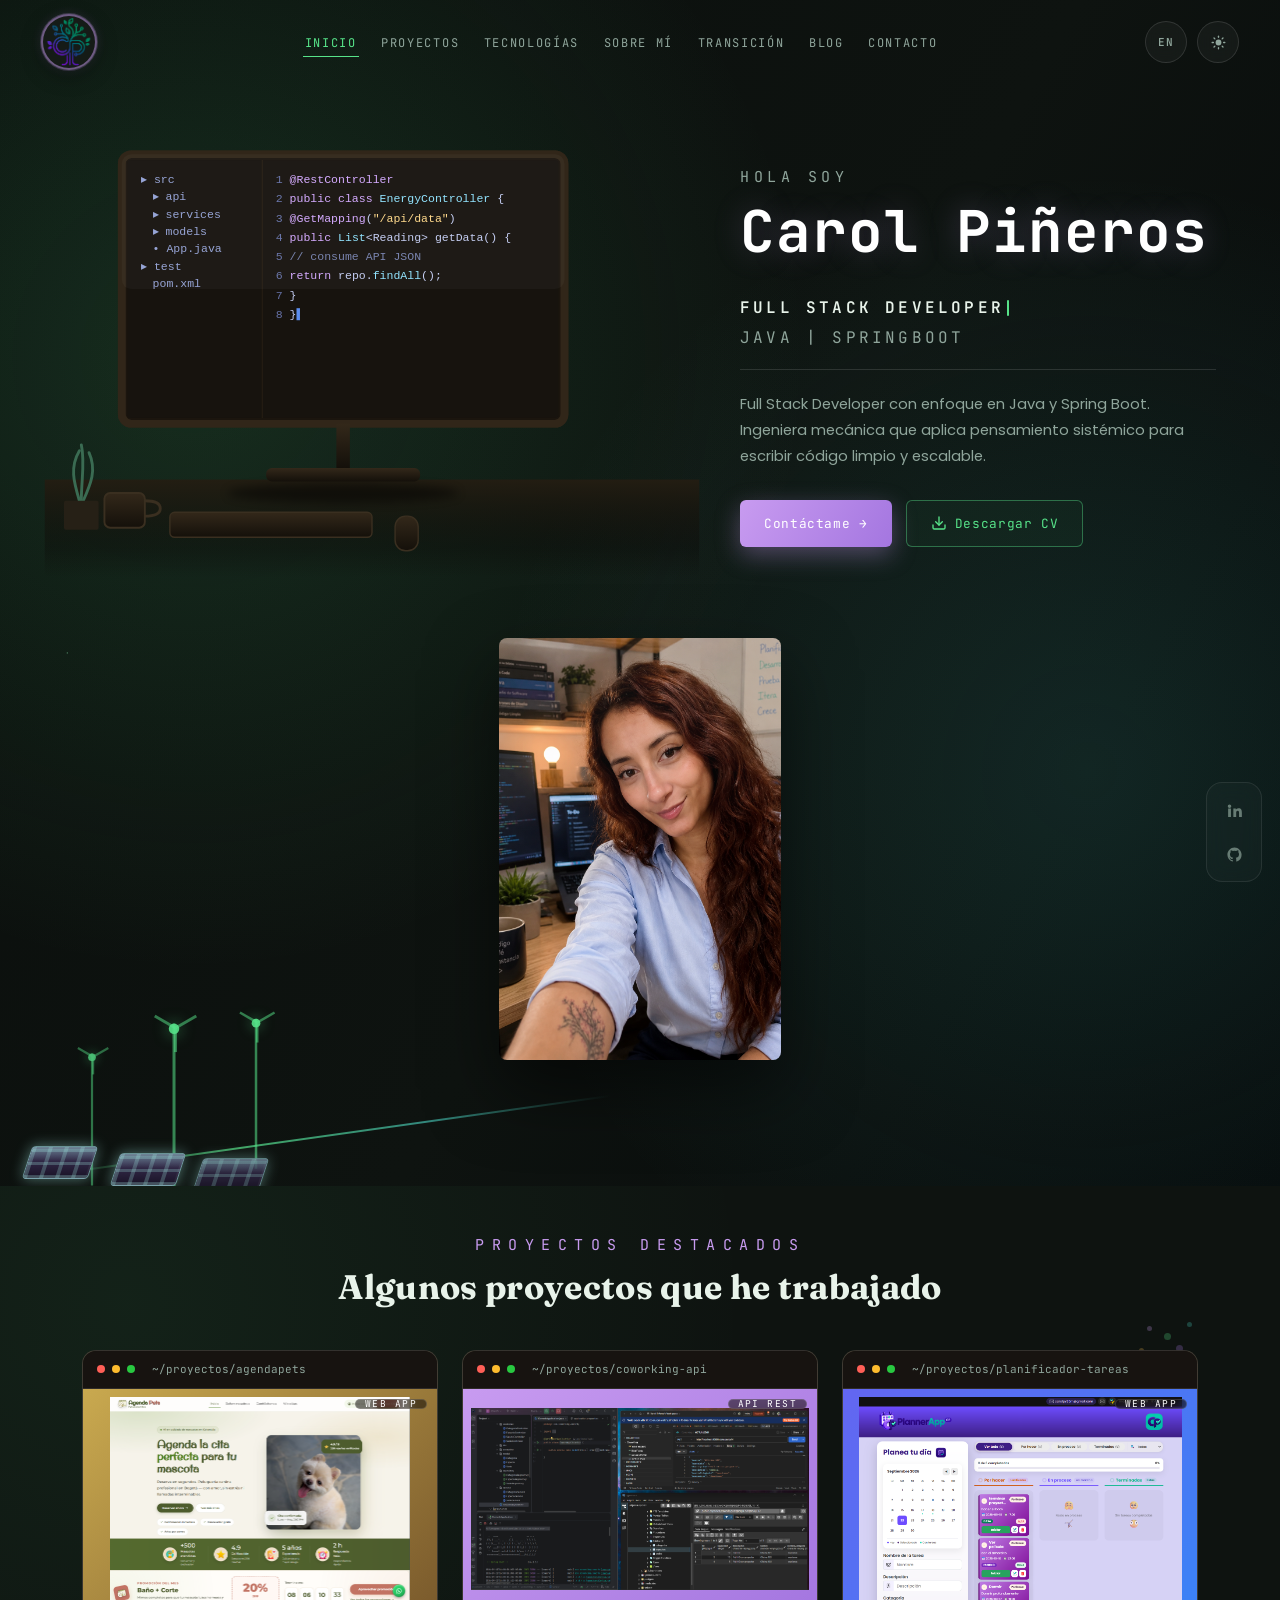
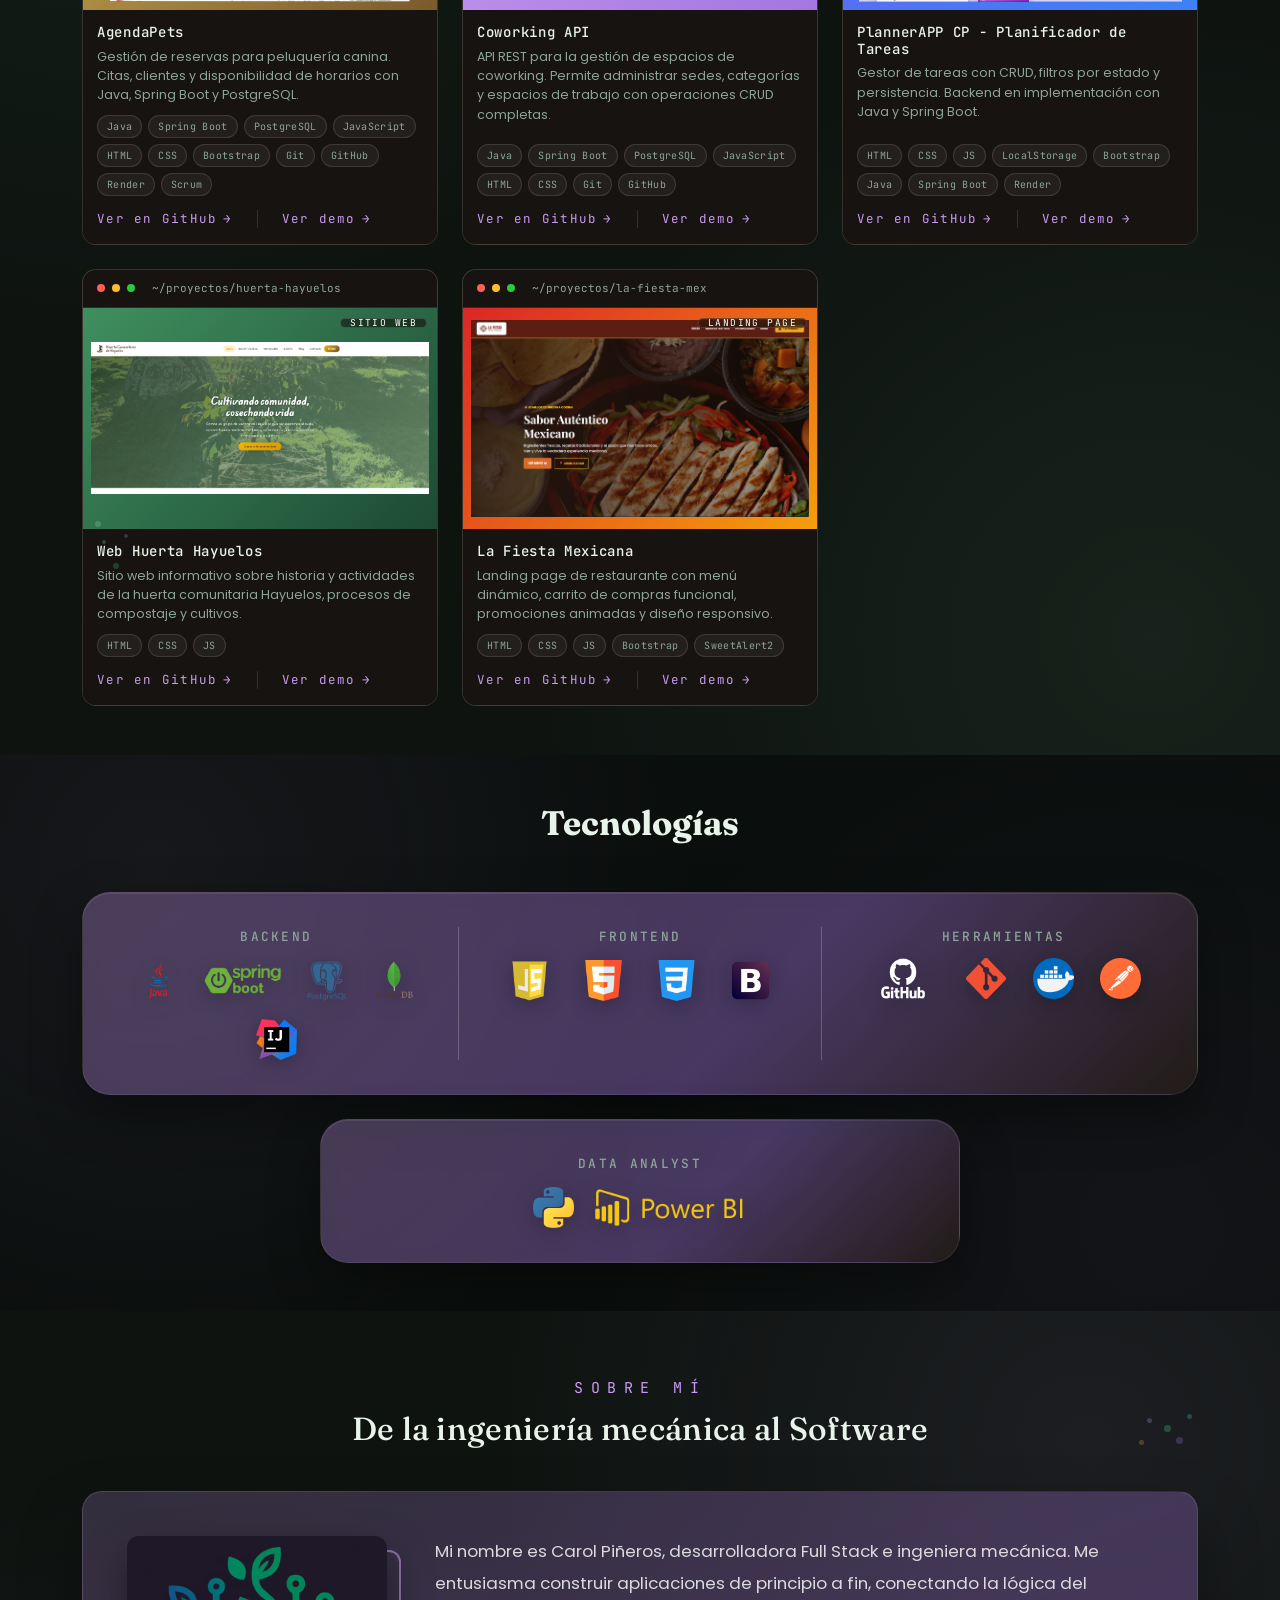
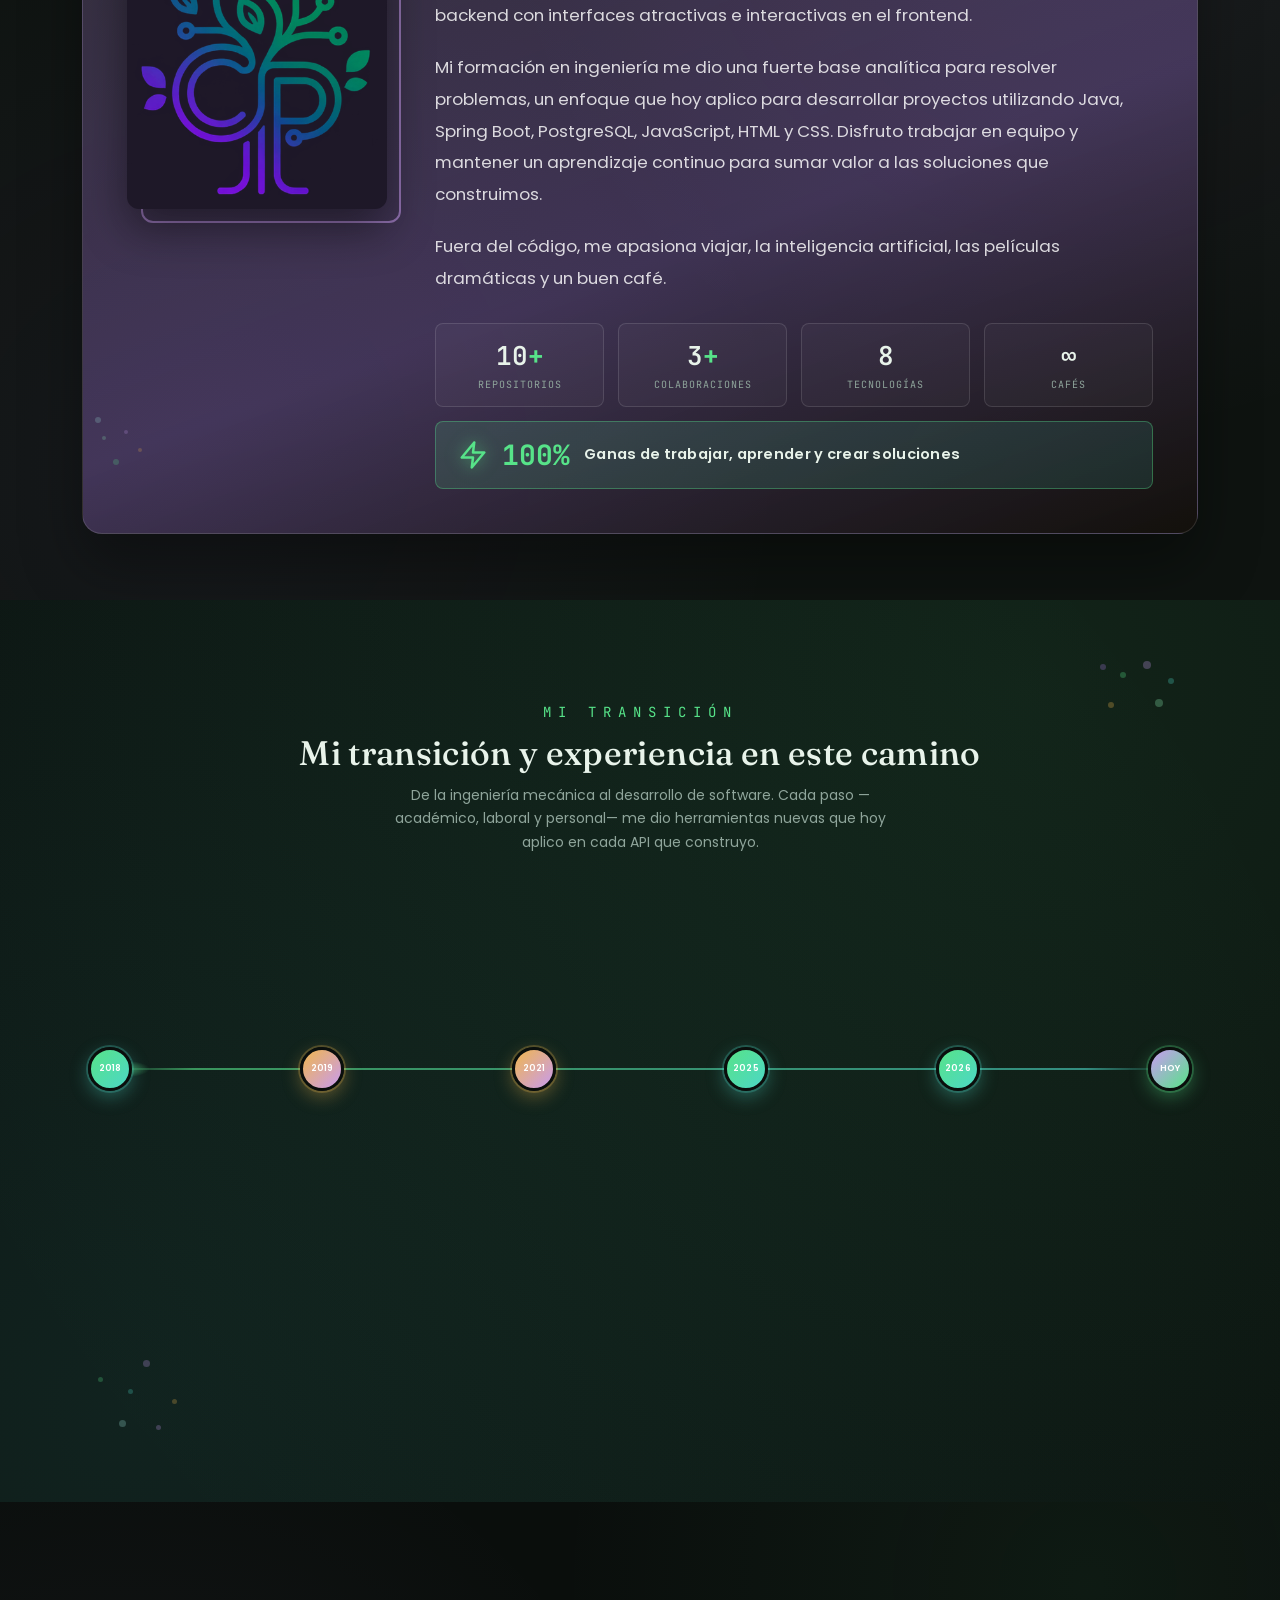
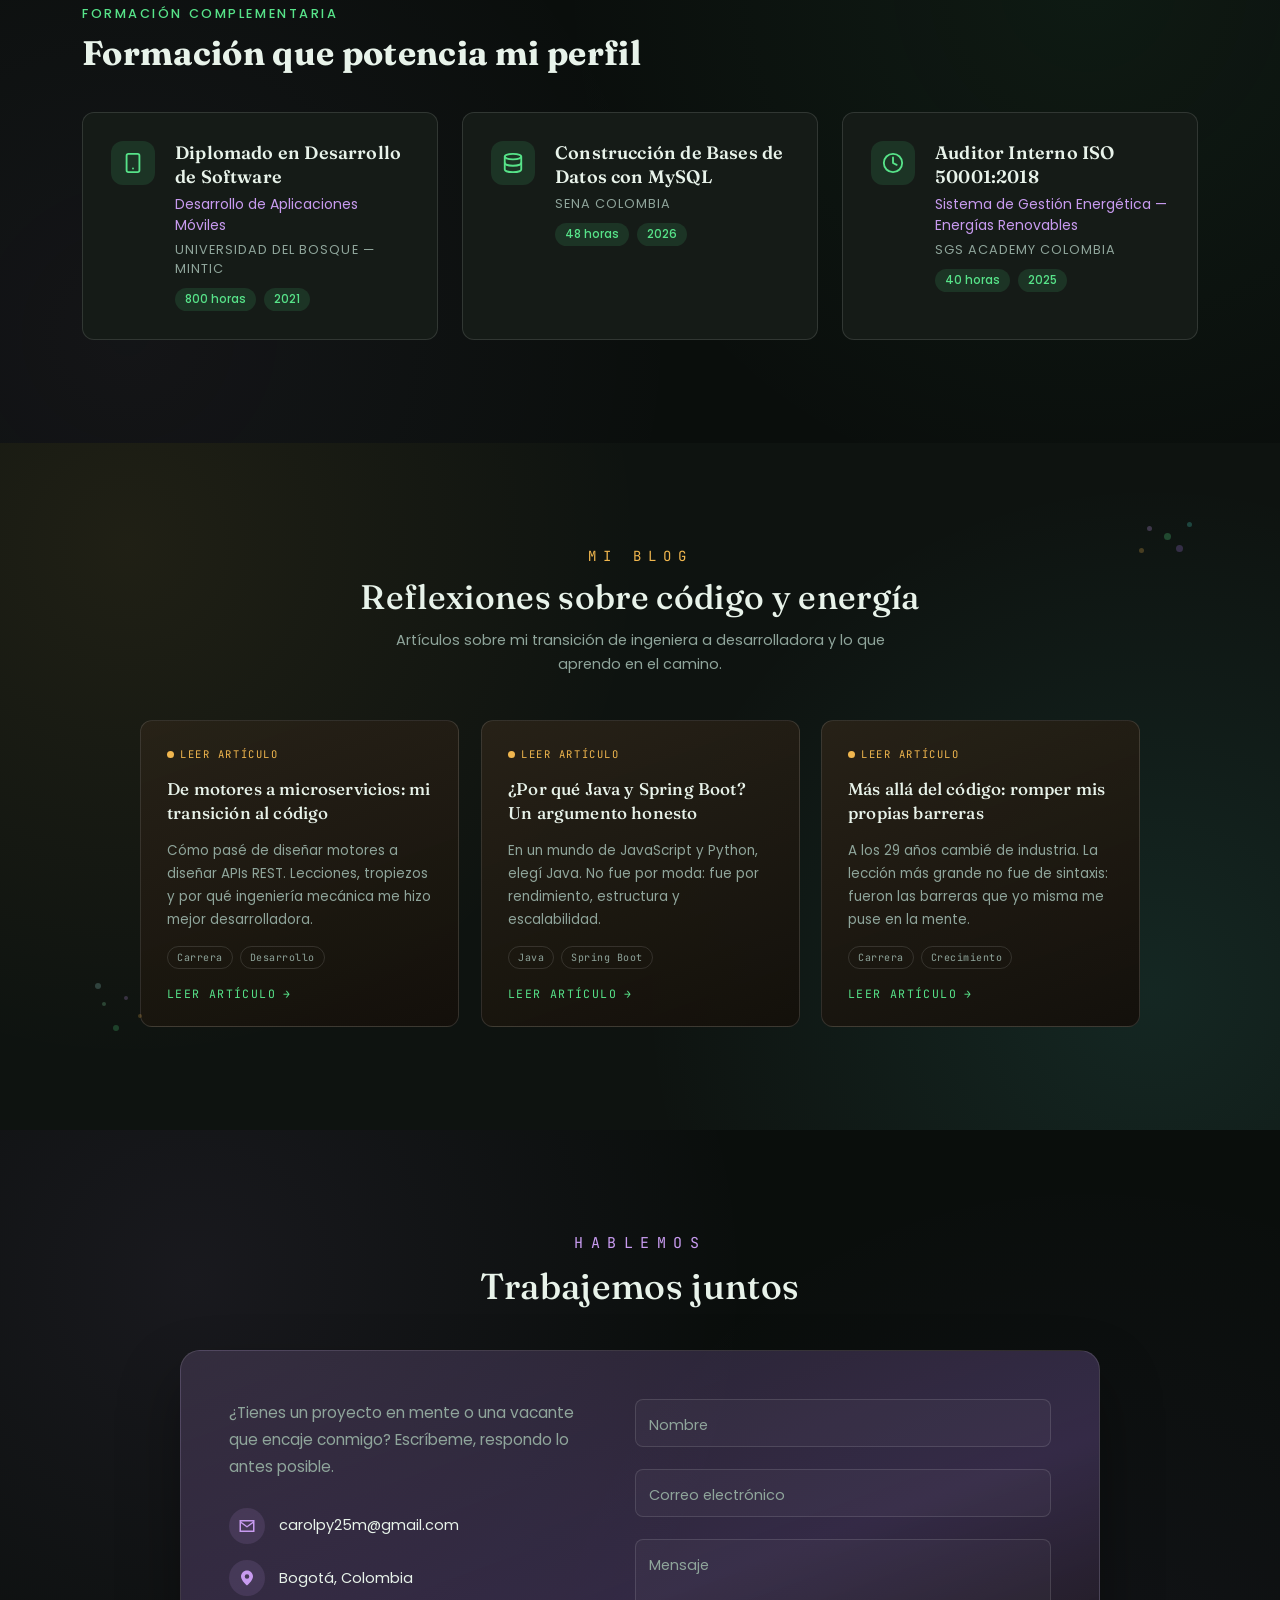
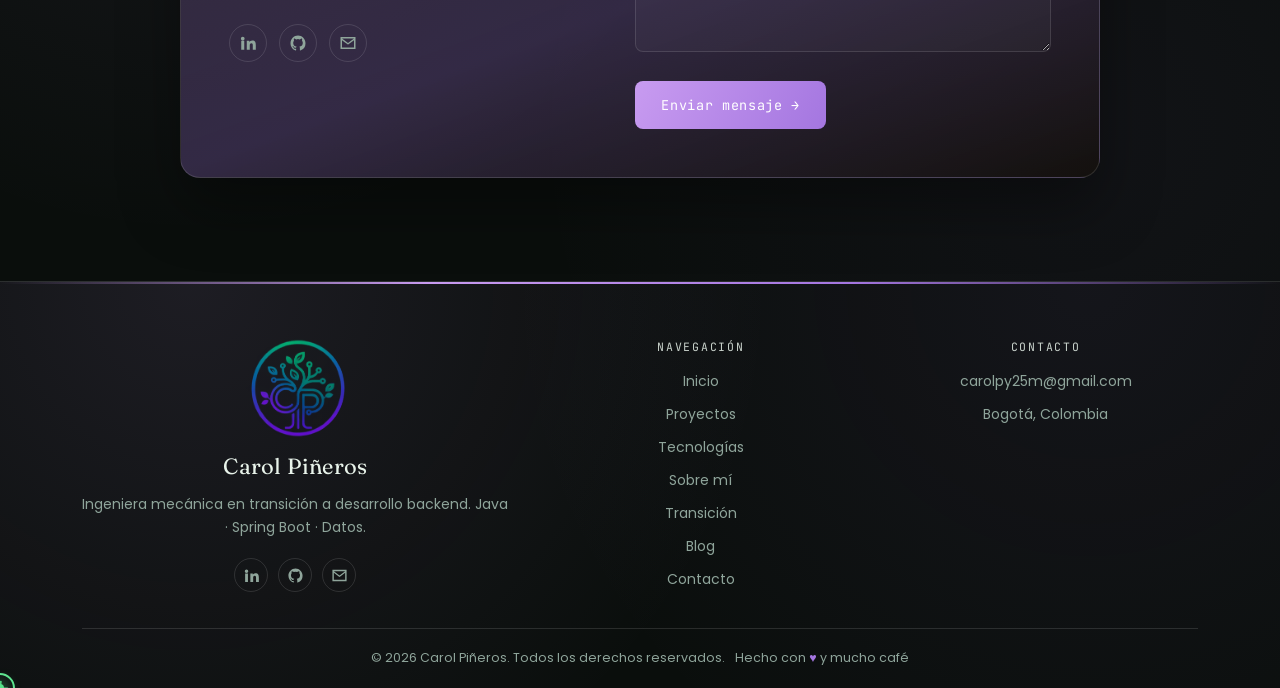
==== commit c1a6c1d1: "actualizar rol en timeline" ====
--- a/index.html
+++ b/index.html
@@ -552,7 +552,7 @@
                 <div class="timeline-bubble">2021</div>
                 <div class="timeline-header">
                     <div class="timeline-header-text">
-                        <p class="timeline-header-role">Programación de mantenimiento</p>
+                        <p class="timeline-header-role">Planificación y control de mantenimiento</p>
                         <p class="timeline-header-org">EAAB</p>
                     </div>
                     <svg class="timeline-chevron" viewBox="0 0 24 24" fill="none" stroke="currentColor" stroke-width="2" stroke-linecap="round" stroke-linejoin="round"><polyline points="6 9 12 15 18 9"/></svg>
@@ -560,7 +560,7 @@
                 <div class="timeline-card">
                     <div class="timeline-role">
                         <svg viewBox="0 0 24 24" fill="none" stroke="var(--color-warm)" stroke-width="2"><path d="M12 22s8-4 8-10V5l-8-3-8 3v7c0 6 8 10 8 10z"/></svg>
-                        Programación de mantenimiento
+                        Planificación y control de mantenimiento
                     </div>
                     <div class="timeline-org">EAAB — Empresa de Acueducto y Alcantarillado de Bogotá</div>
                     <p class="timeline-desc">
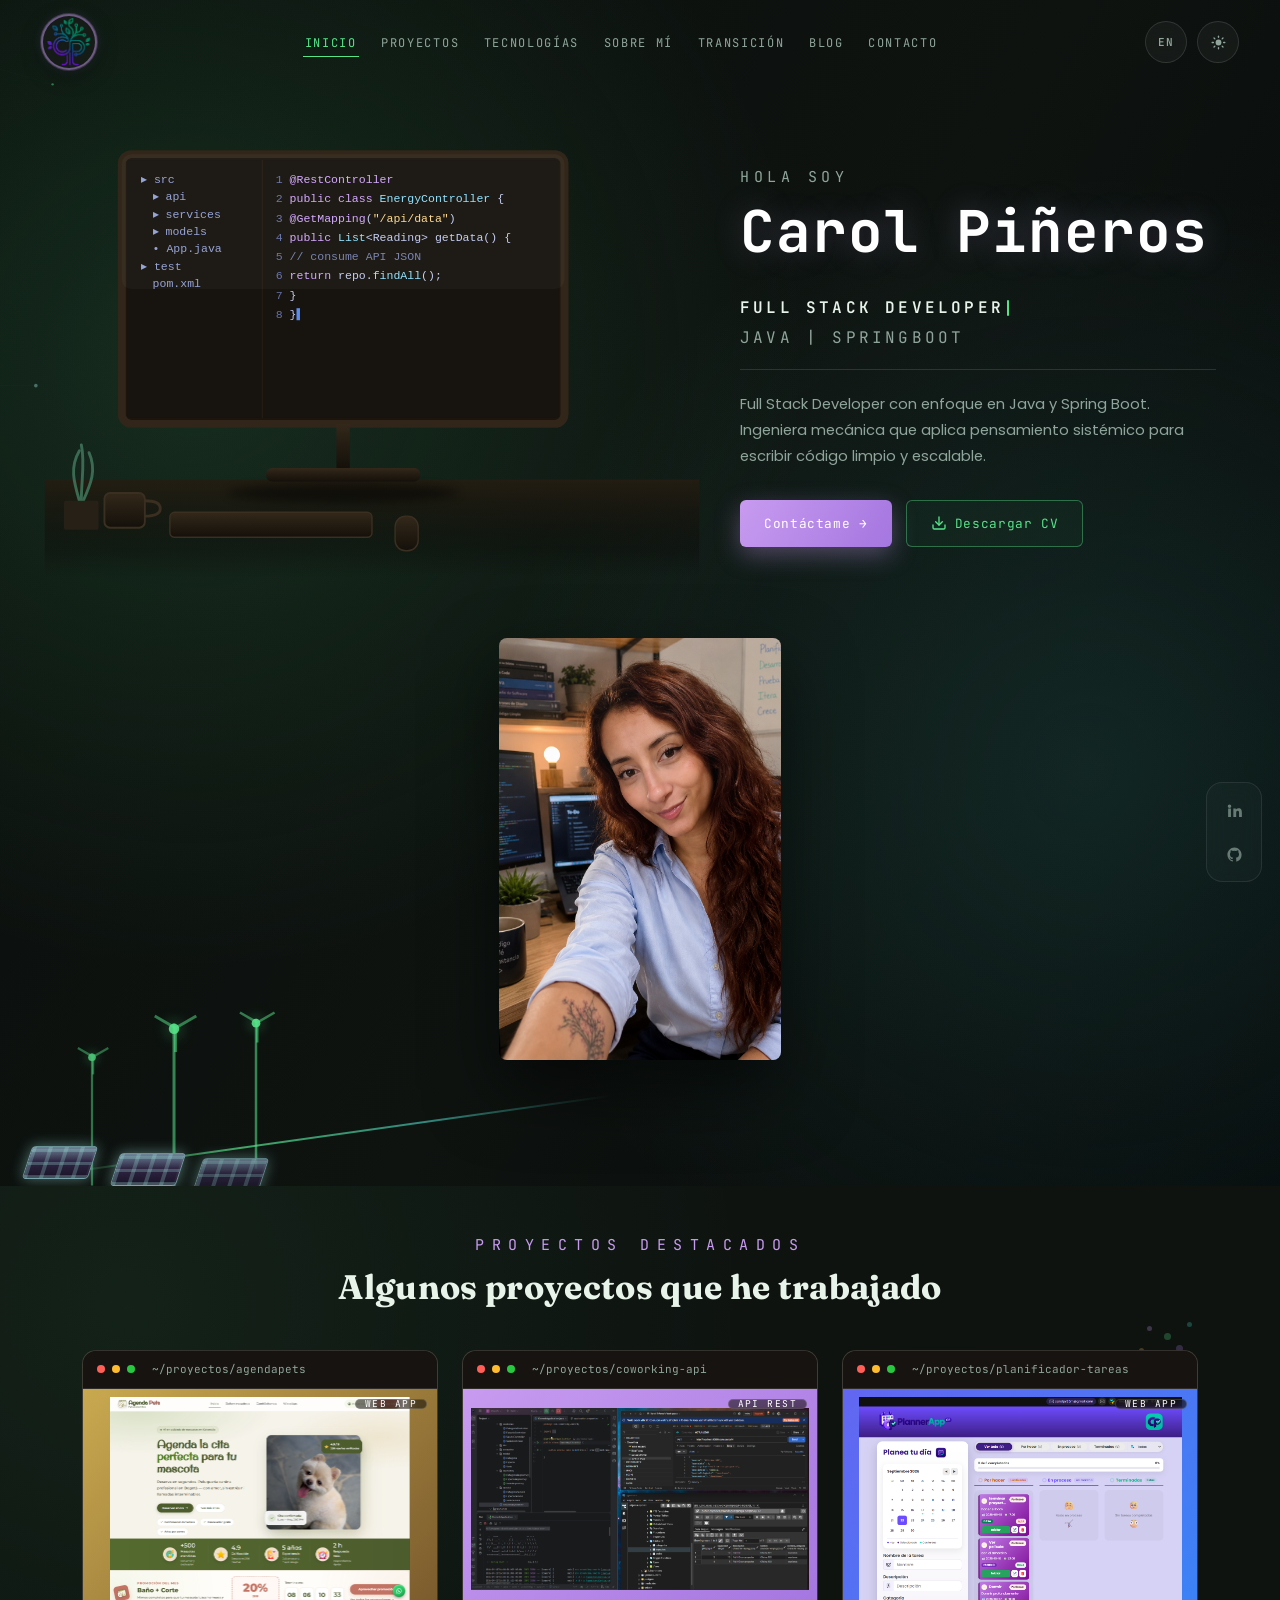
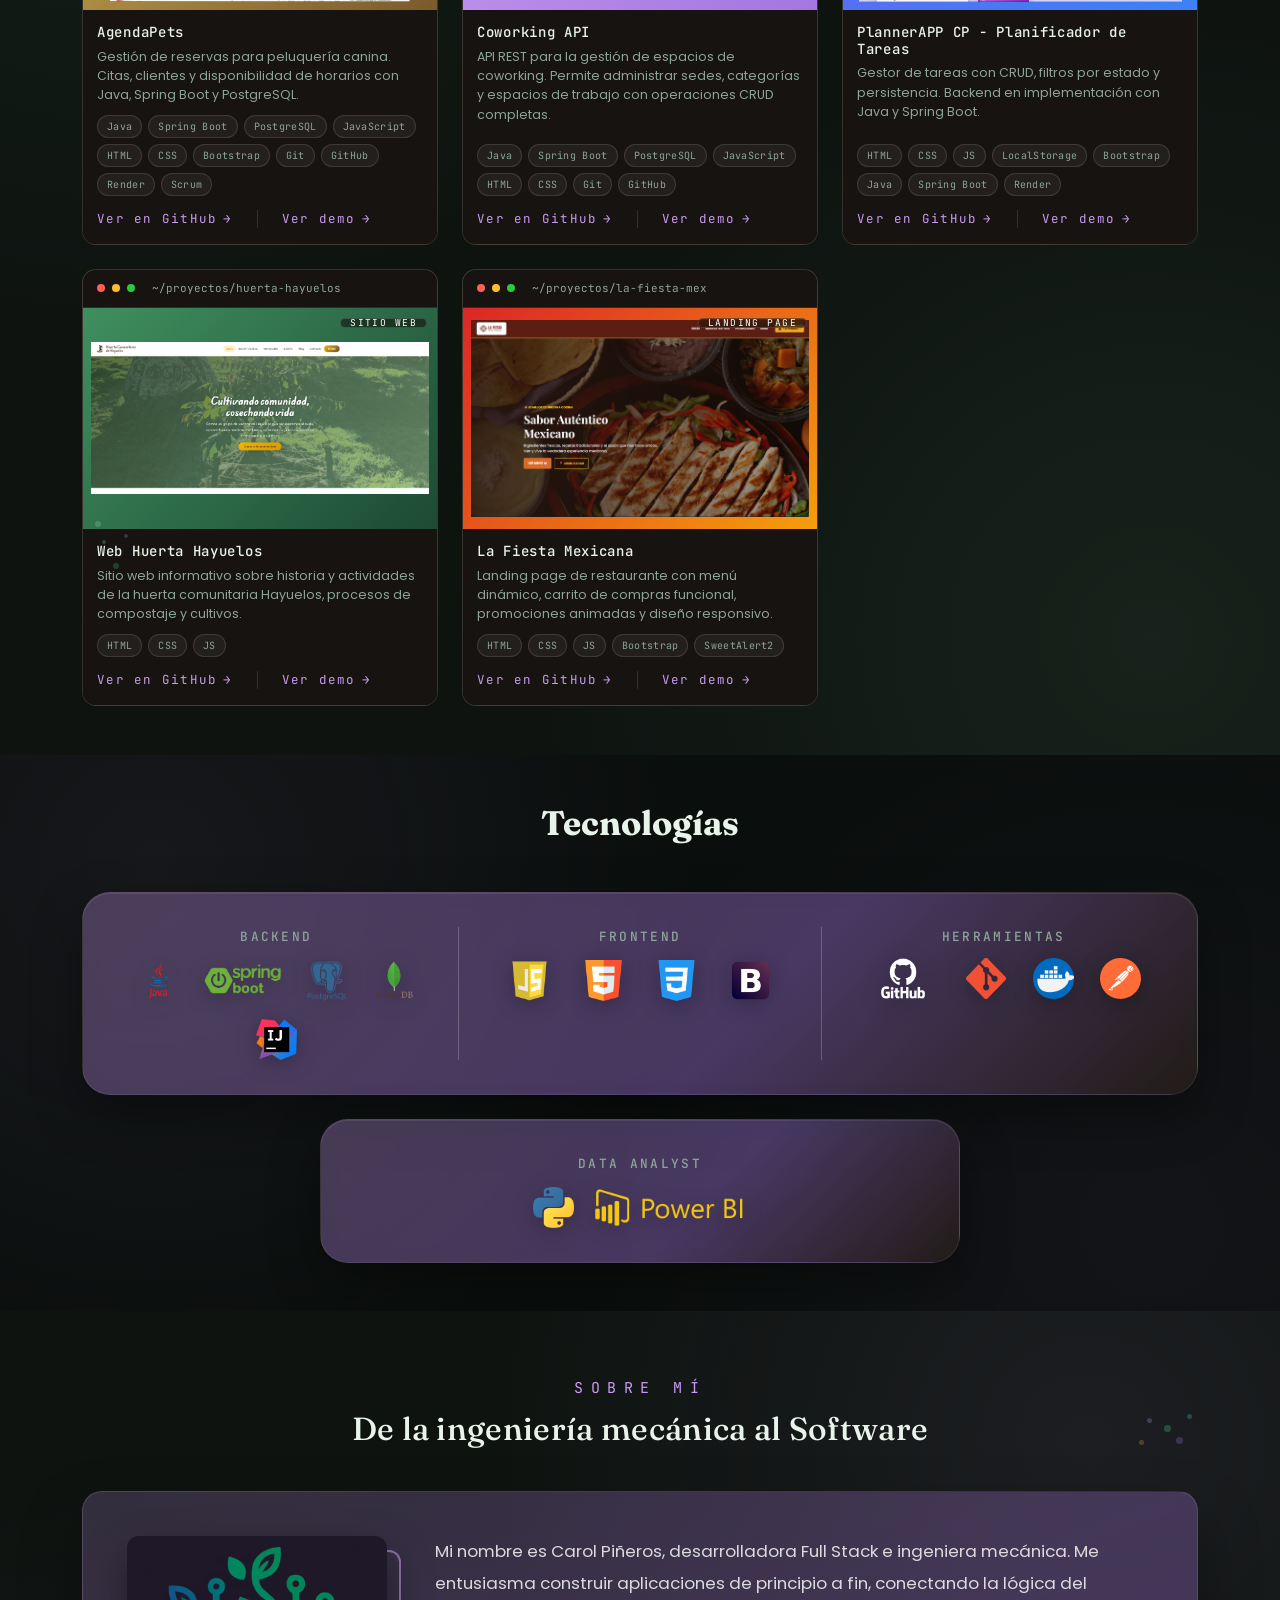
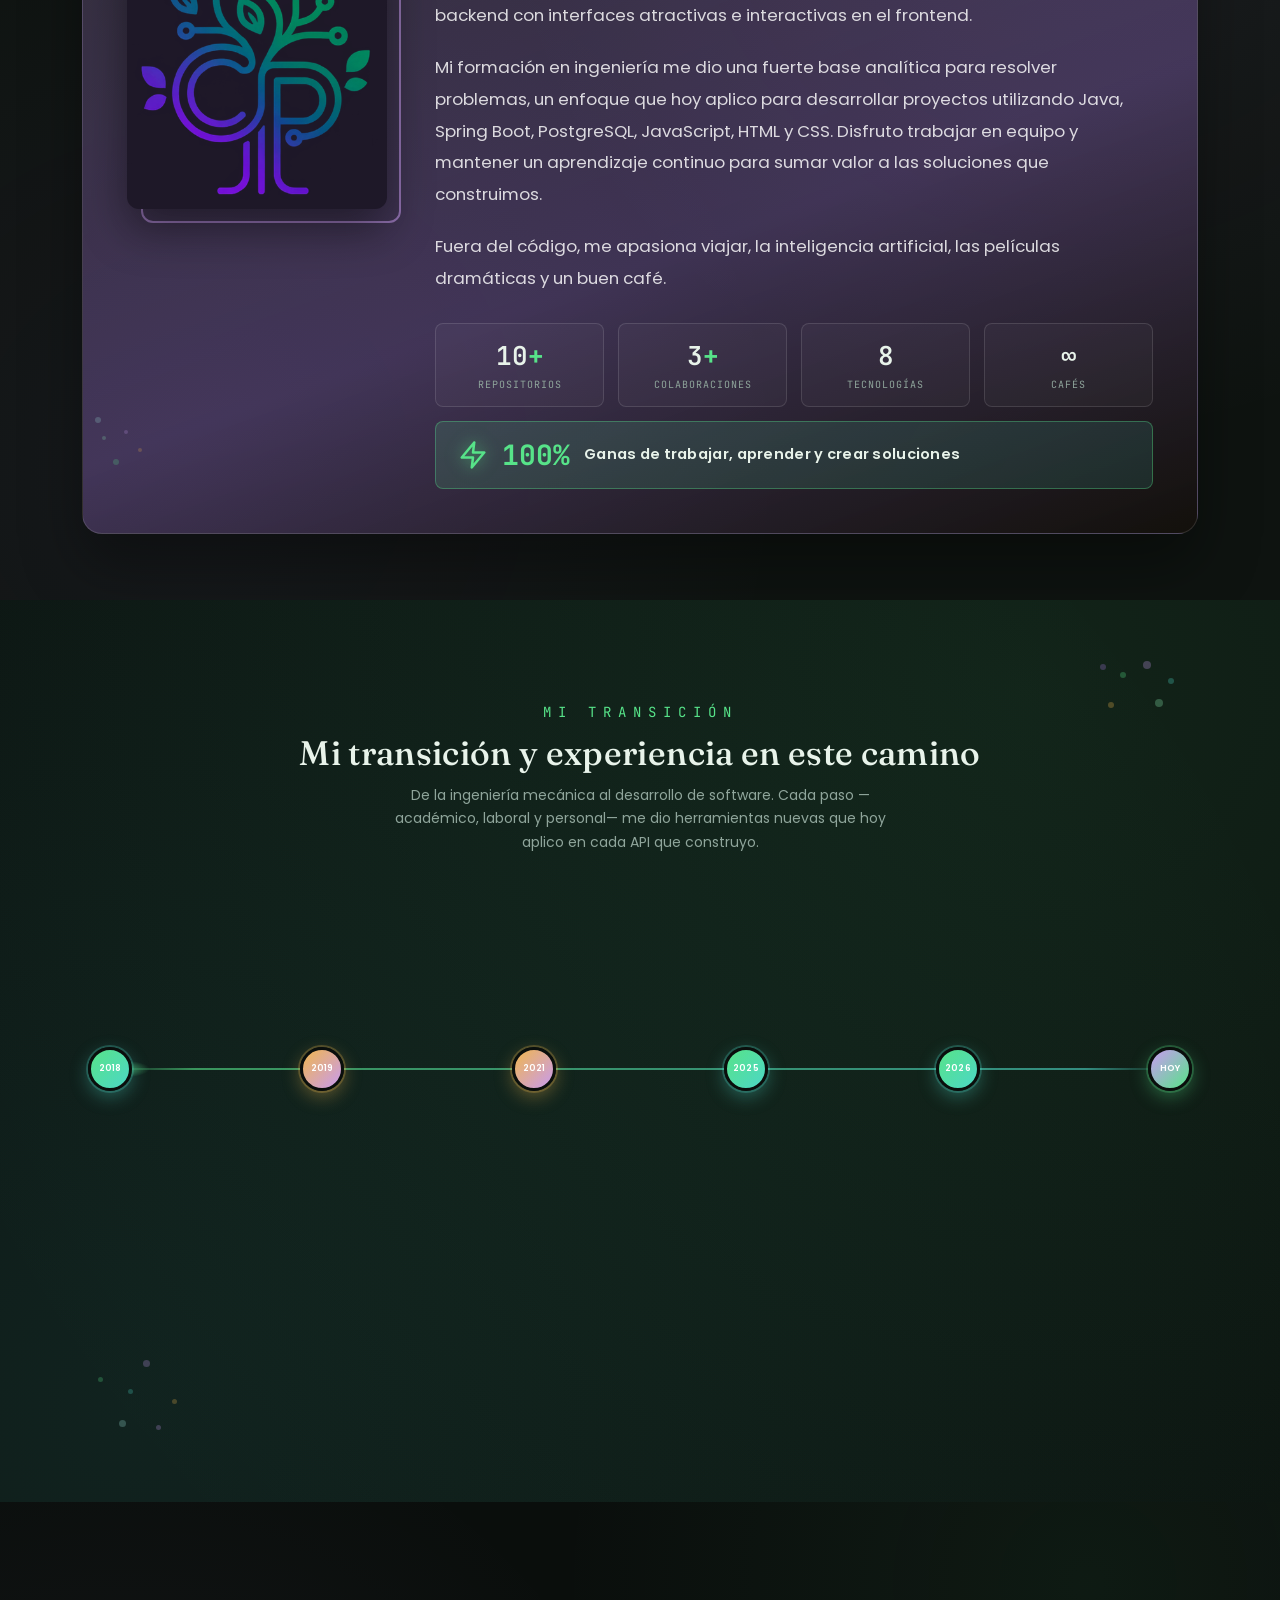
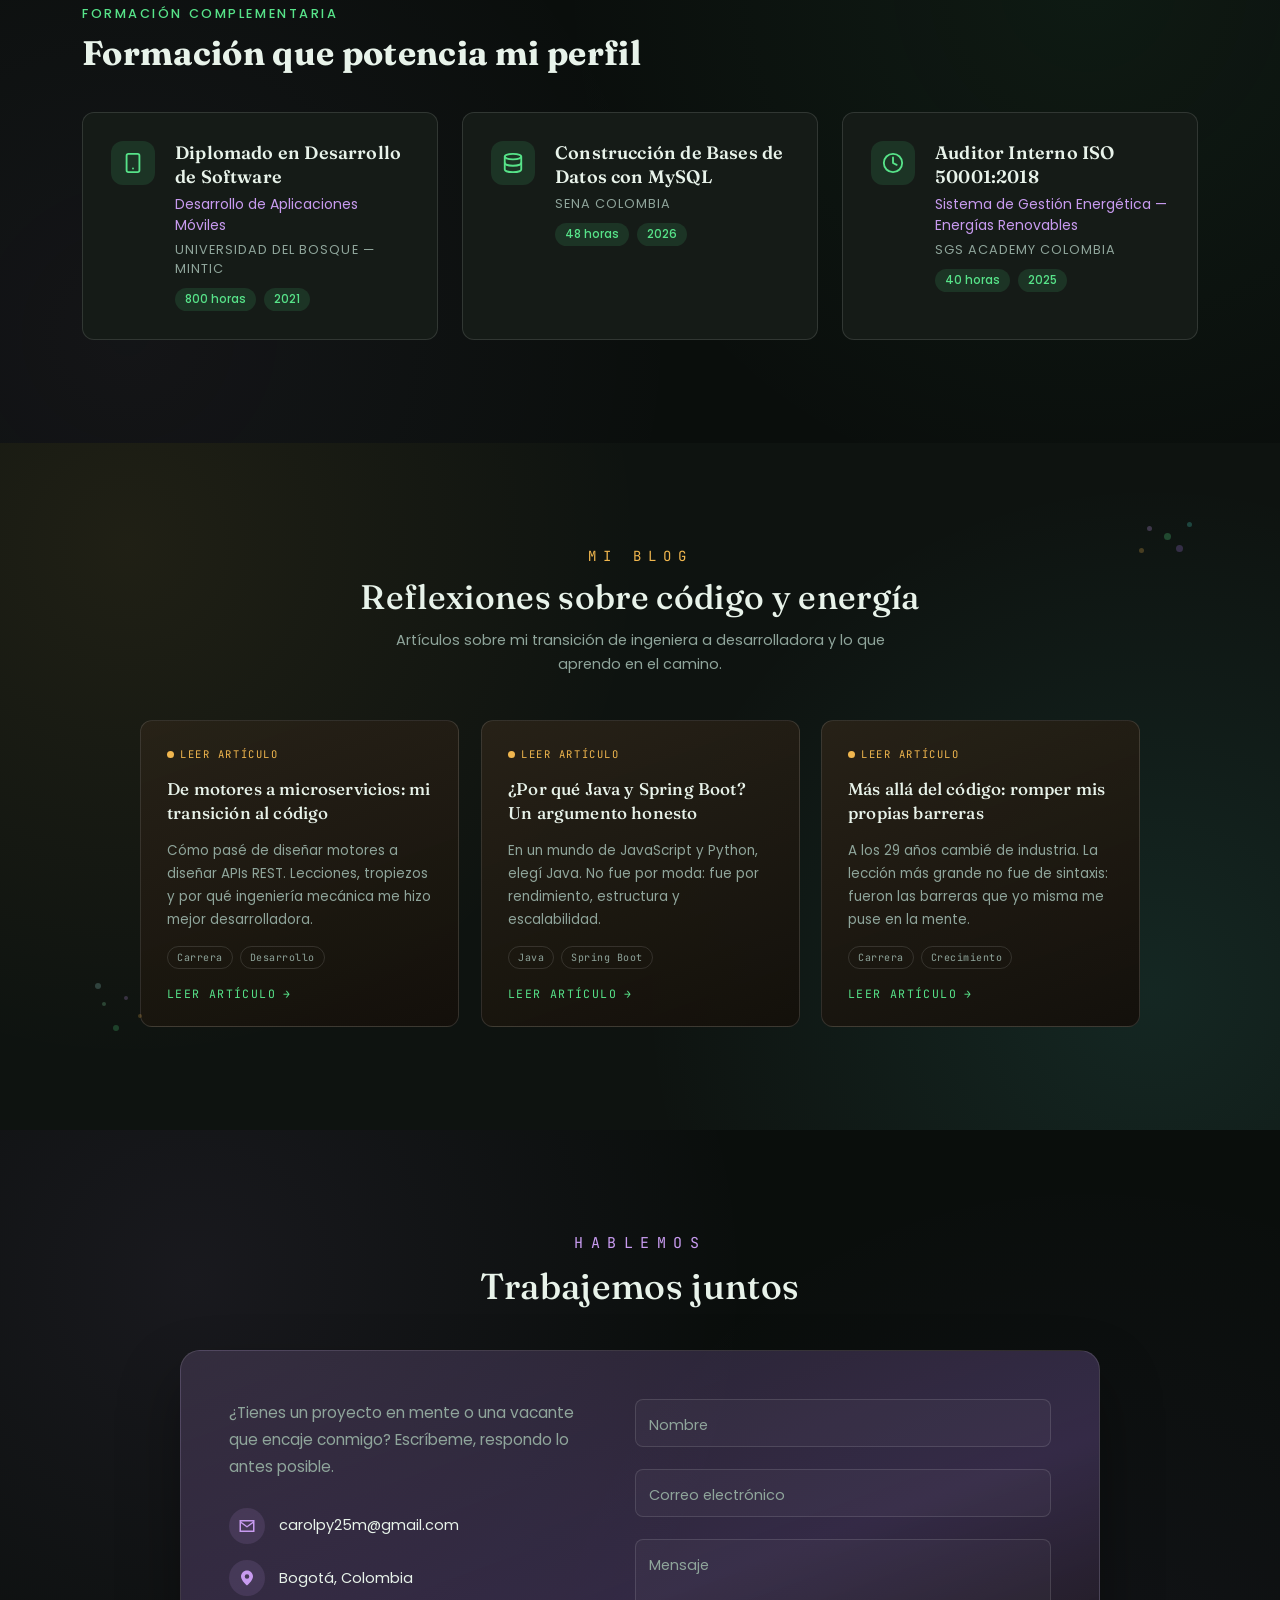
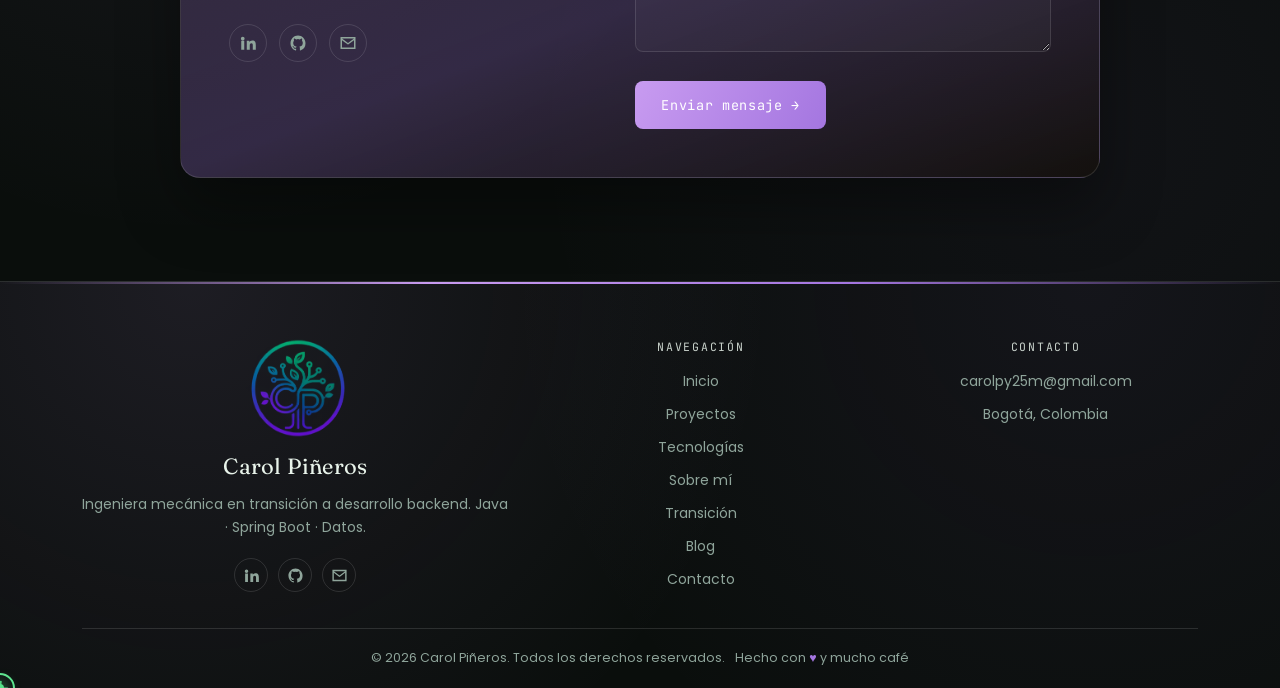
==== commit c672f891: "actualizar links demo y repo AgendaPets" ====
--- a/index.html
+++ b/index.html
@@ -220,7 +220,7 @@
                         <span class="dot dot-r"></span><span class="dot dot-y"></span><span class="dot dot-g"></span>
                         <span class="proj-path">~/proyectos/agendapets</span>
                     </div>
-                    <a href="https://agenda-pets-pi.vercel.app/" class="proj-thumb-link" target="_blank" aria-label="Ver proyecto AgendaPets">
+                    <a href="https://agendapets1.vercel.app/" class="proj-thumb-link" target="_blank" aria-label="Ver proyecto AgendaPets">
                         <div class="proj-thumb proj-thumb--pets">
                             <span class="proj-tag">WEB APP</span>
                             <img src="./assets/img/agendapets.png" alt="AgendaPets" class="proj-img">
@@ -233,8 +233,8 @@
                             <span class="chip">Java</span><span class="chip">Spring Boot</span><span class="chip">PostgreSQL</span><span class="chip">JavaScript</span><span class="chip">HTML</span><span class="chip">CSS</span><span class="chip">Bootstrap</span><span class="chip">Git</span><span class="chip">GitHub</span><span class="chip">Render</span><span class="chip">Scrum</span>
                         </div>
                         <div class="proj-actions">
-                            <a href="https://github.com/AgendaPets" class="proj-link" target="_blank" rel="noopener"><span>Ver en GitHub</span> <span class="arrow">→</span></a>
-                            <a href="https://agenda-pets-pi.vercel.app/" class="proj-link" target="_blank"><span>Ver demo</span> <span class="arrow">→</span></a>
+                            <a href="https://github.com/CarolPinerosTrujillo/AgendaPets" class="proj-link" target="_blank" rel="noopener"><span>Ver en GitHub</span> <span class="arrow">→</span></a>
+                            <a href="https://agendapets1.vercel.app/" class="proj-link" target="_blank"><span>Ver demo</span> <span class="arrow">→</span></a>
                         </div>
                     </div>
                 </article>
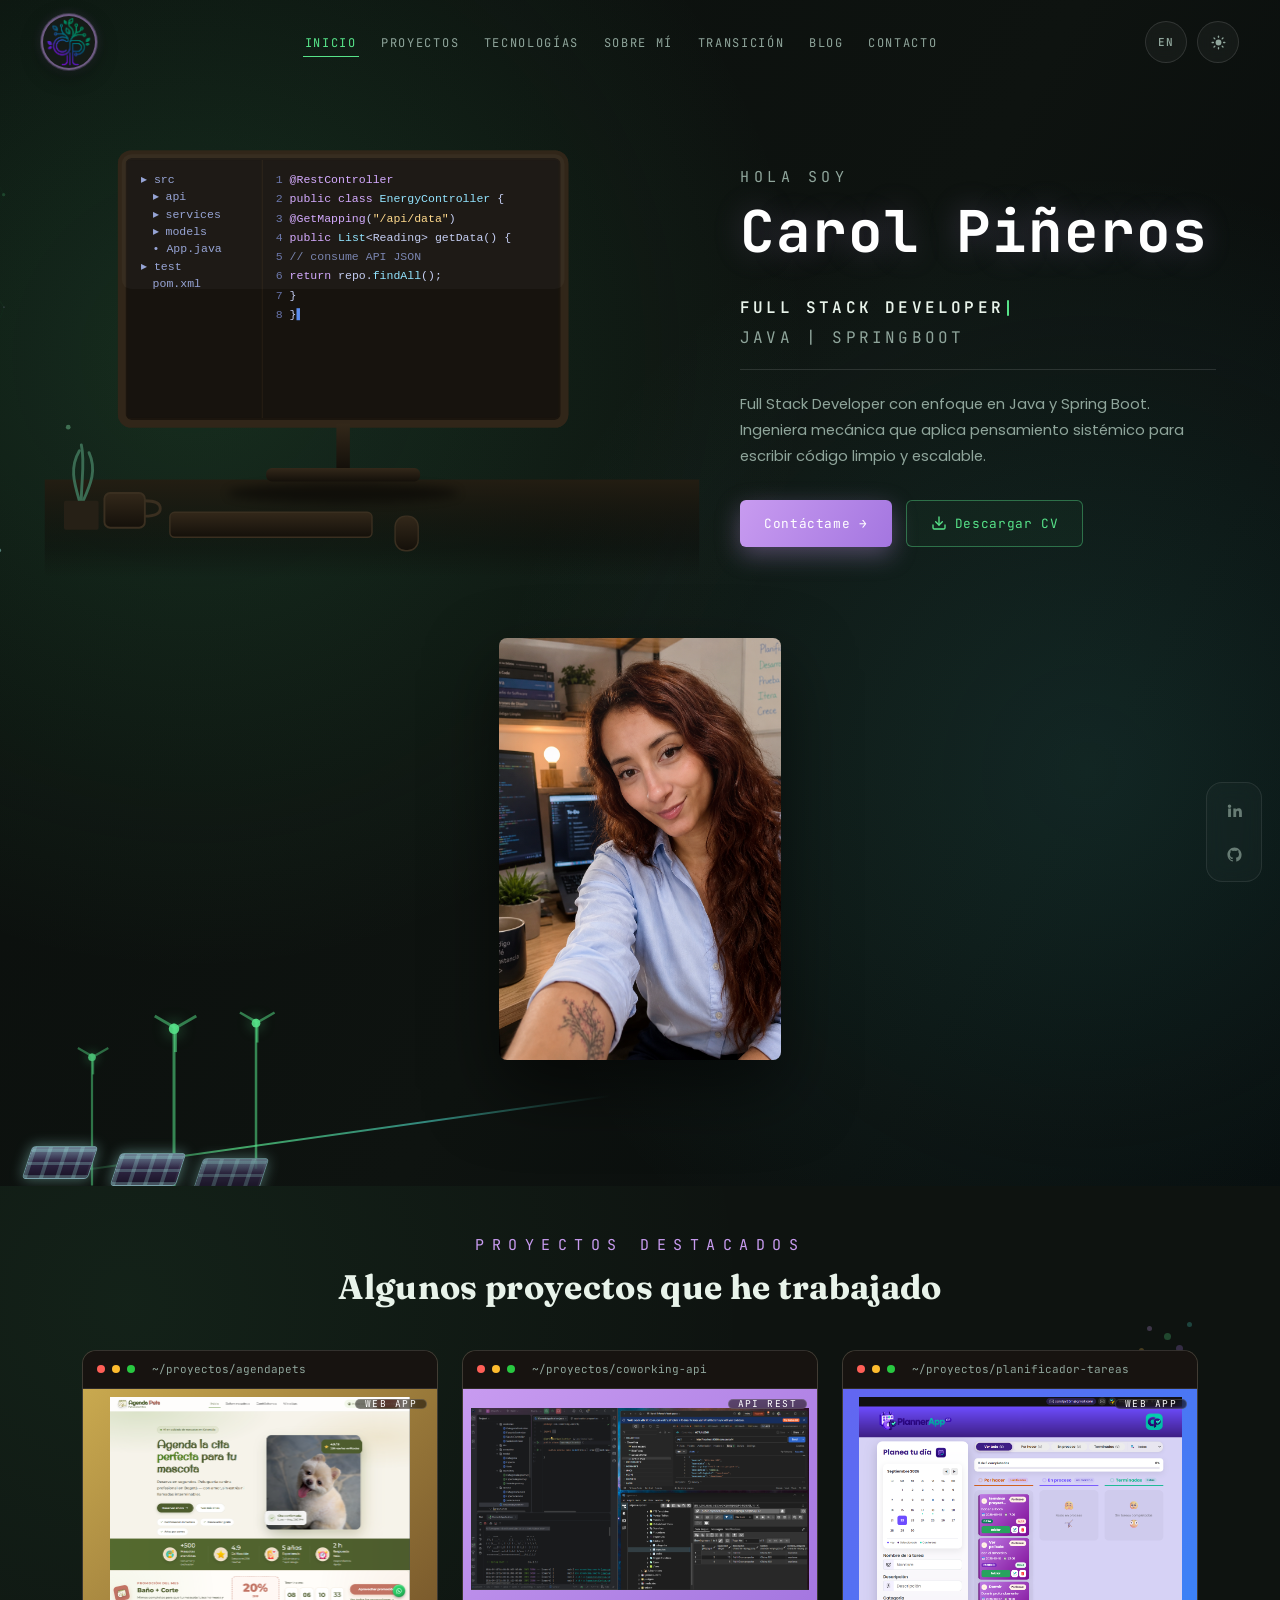
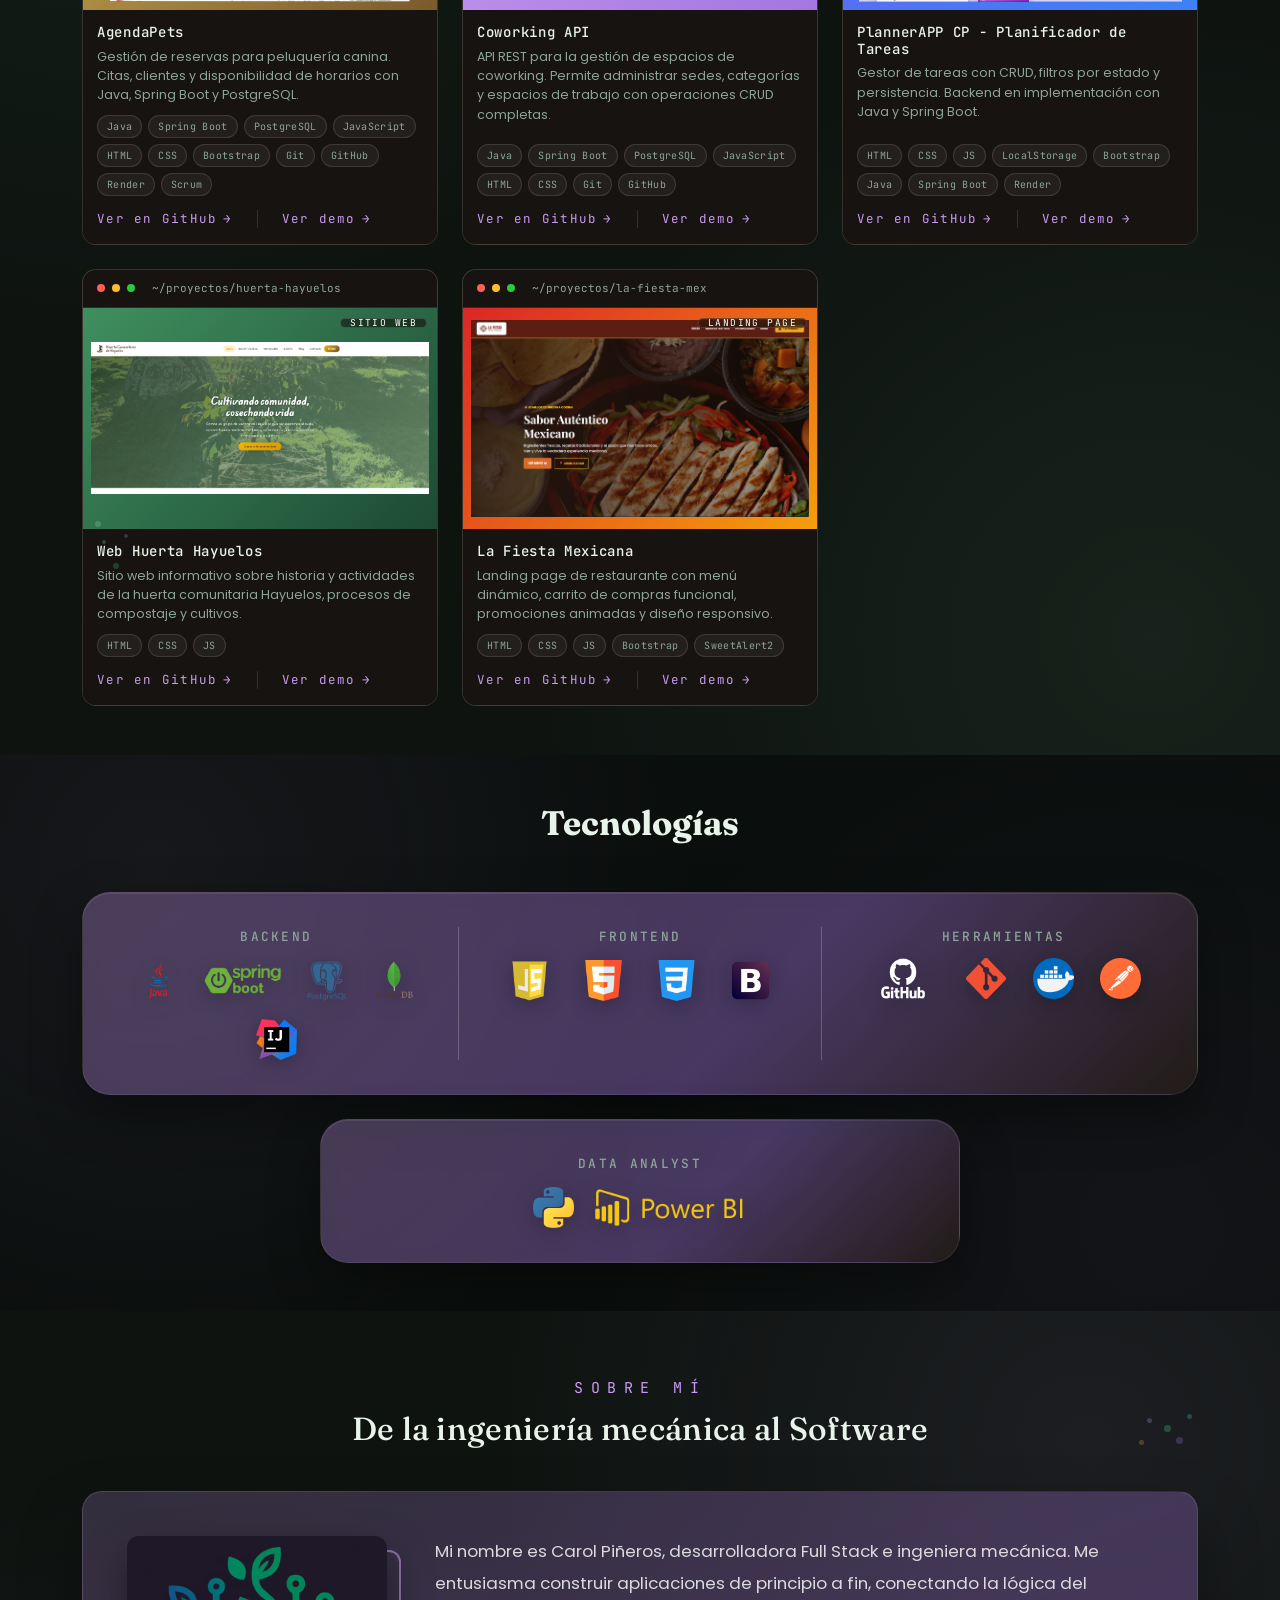
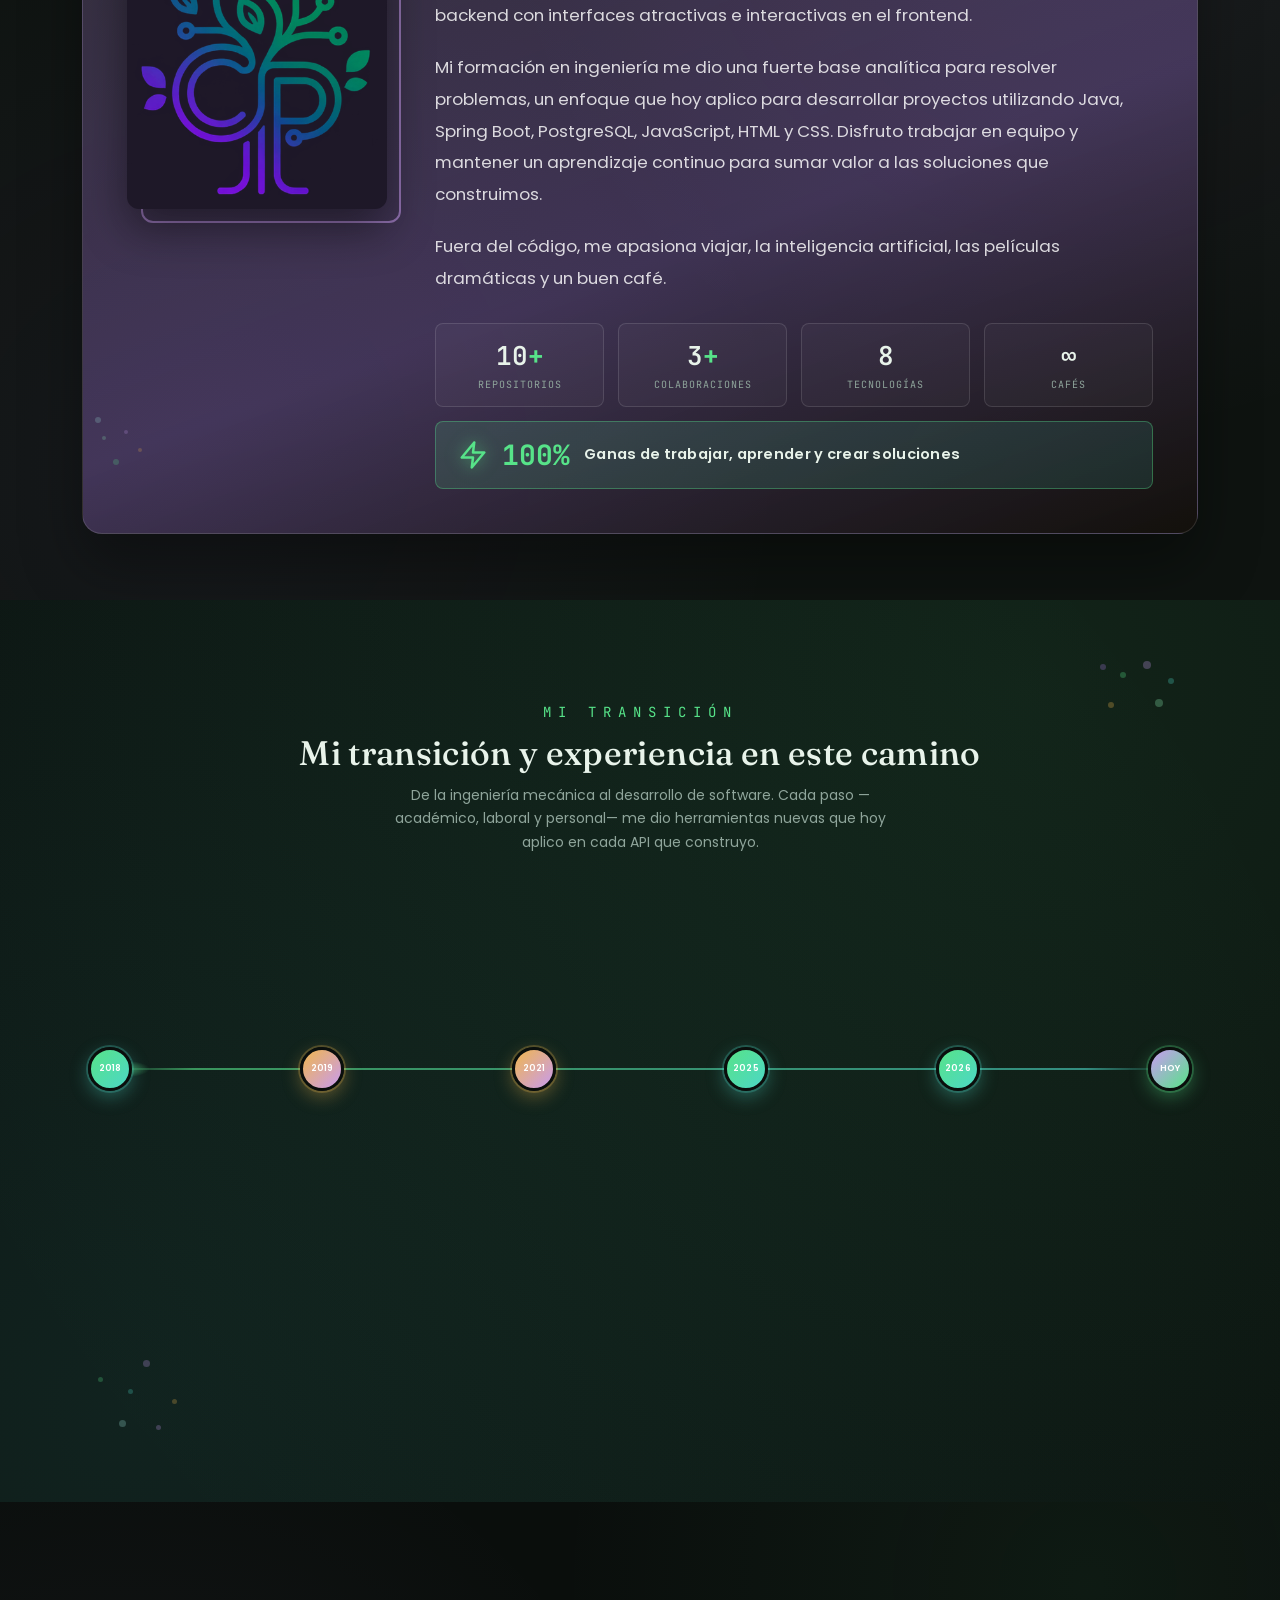
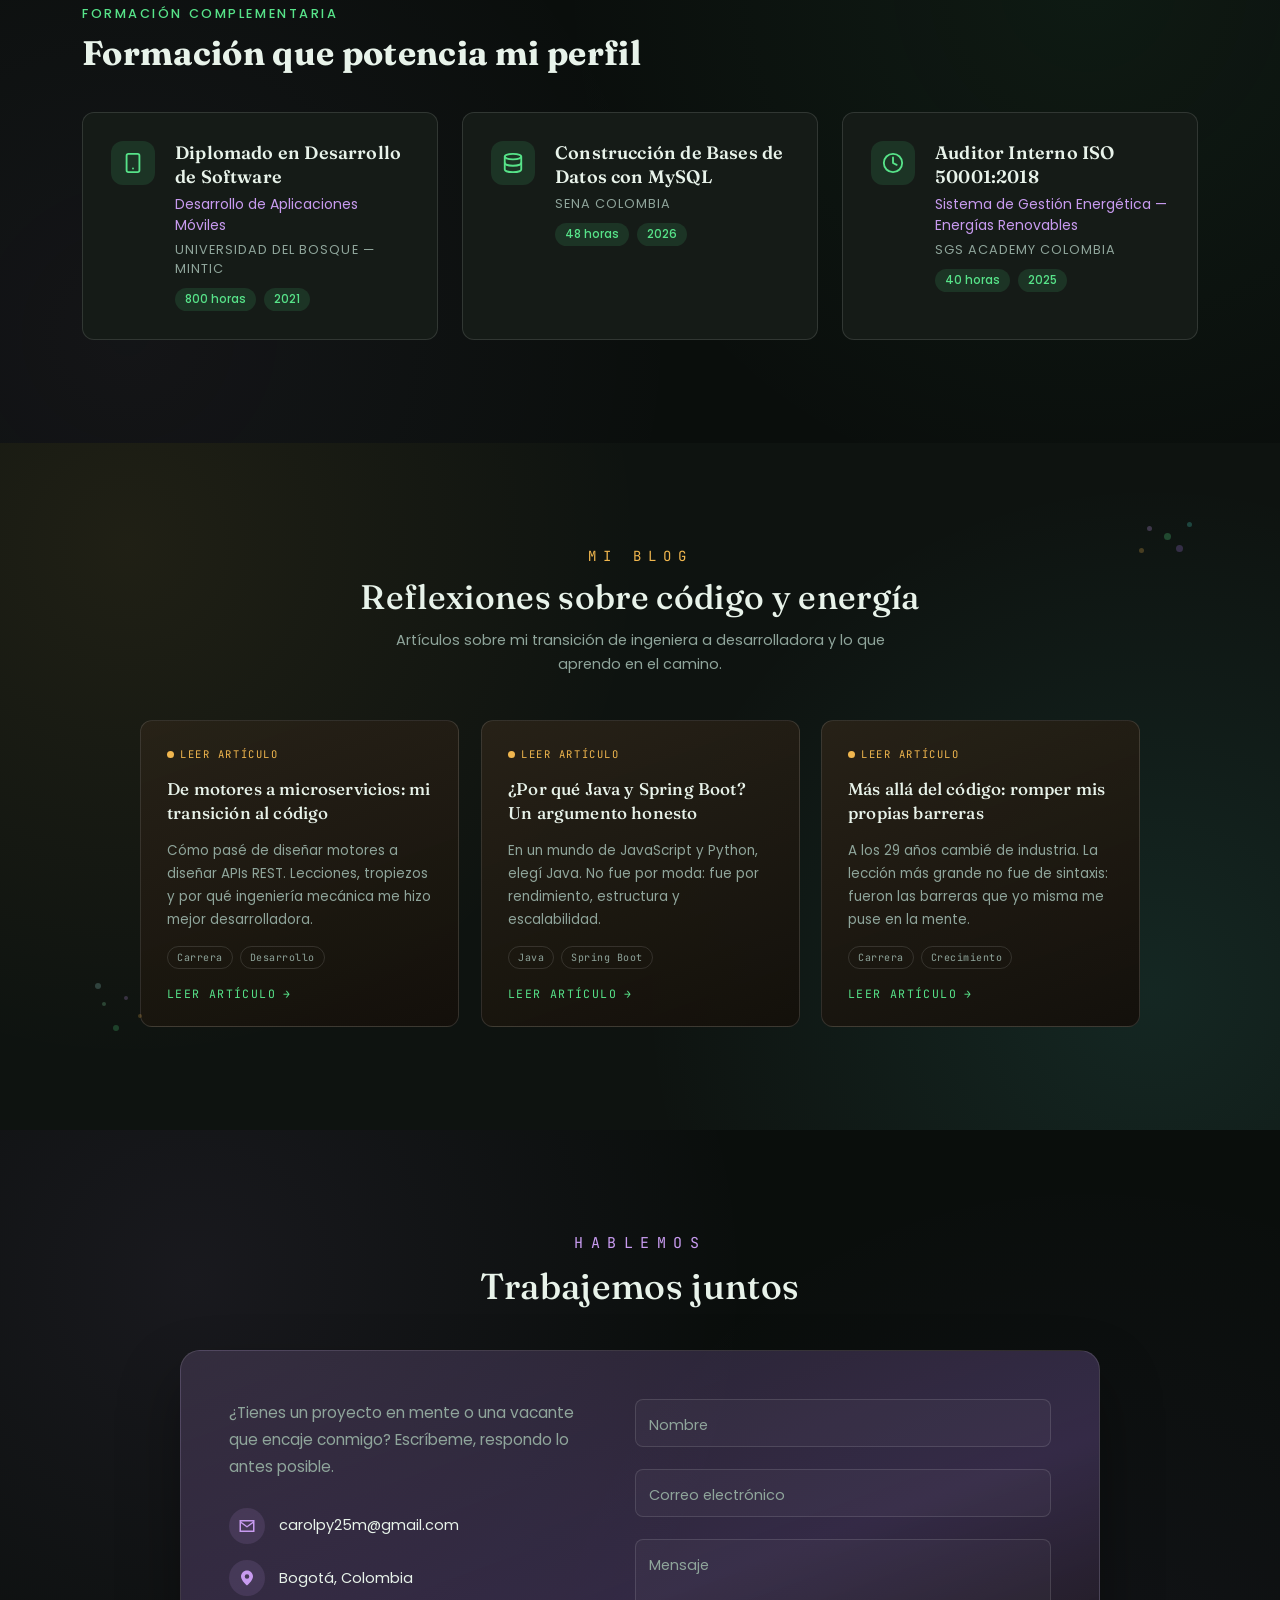
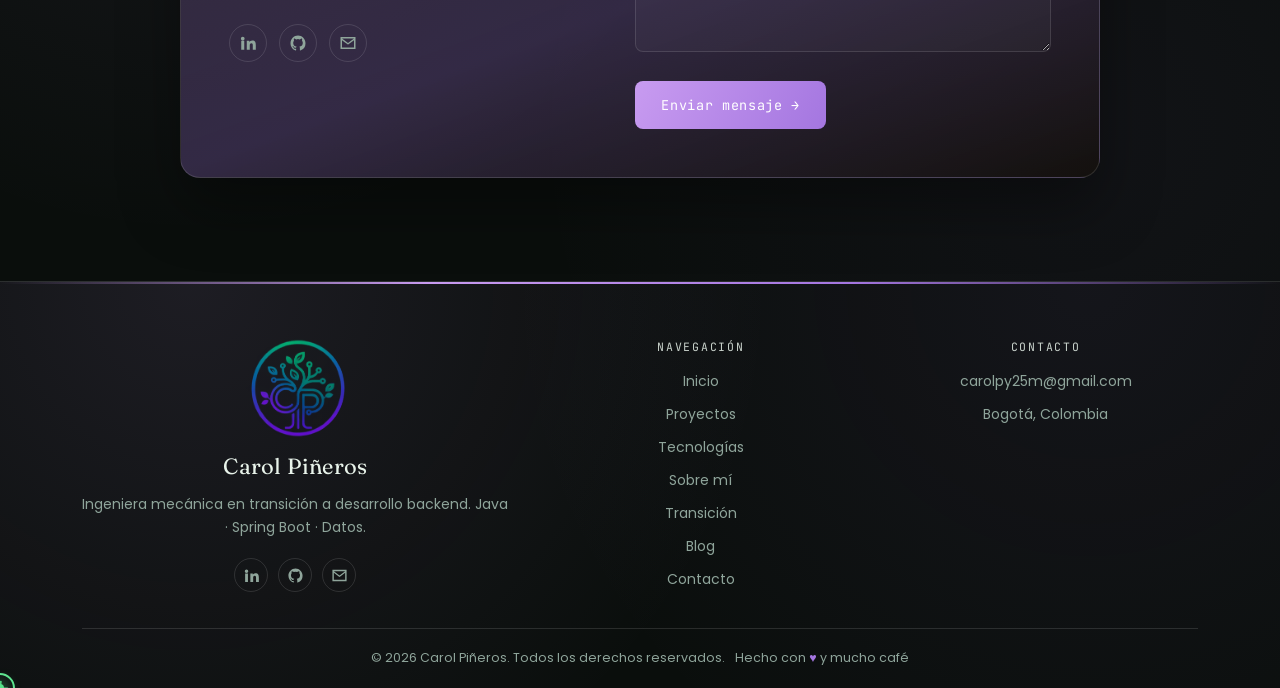
==== commit f805c7e1: "Actualización CV" ====
--- a/index.html
+++ b/index.html
@@ -176,7 +176,7 @@
             </p>
             <div class="cta-group">
                 <a href="#contacto" class="btn-cta btn-primary-cta">Contáctame →</a>
-                <a href="./assets/documents/CV-CarolPinerosTrujillo_ES.pdf" class="btn-cta btn-cv" target="_blank" rel="noopener">
+                <a href="./assets/documents/CV_Carol_Pineros_Full_Stack_Java_ESPANOL.pdf" class="btn-cta btn-cv" target="_blank" rel="noopener">
                     <svg viewBox="0 0 24 24" width="16" height="16" fill="none" stroke="currentColor" stroke-width="2" stroke-linecap="round" stroke-linejoin="round"><path d="M21 15v4a2 2 0 0 1-2 2H5a2 2 0 0 1-2-2v-4"/><polyline points="7 10 12 15 17 10"/><line x1="12" y1="15" x2="12" y2="3"/></svg>
                     Descargar CV
                 </a>
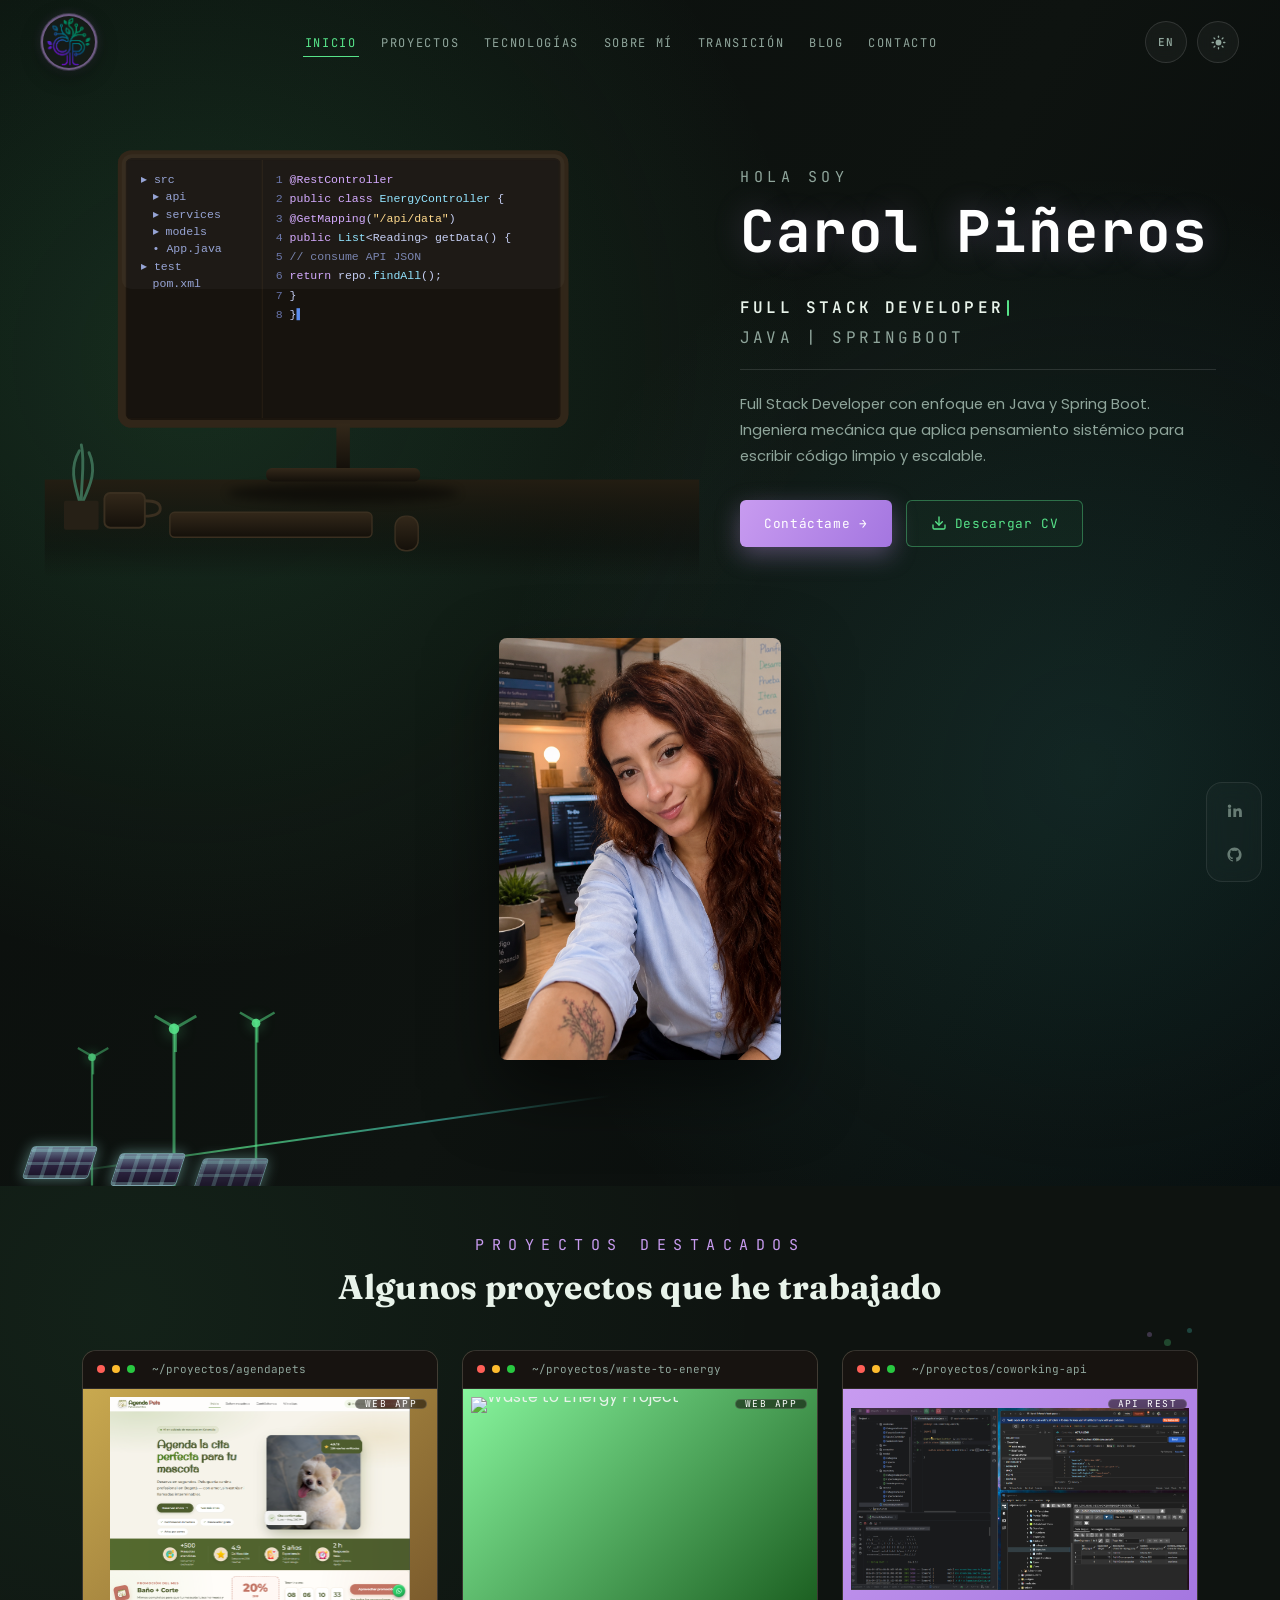
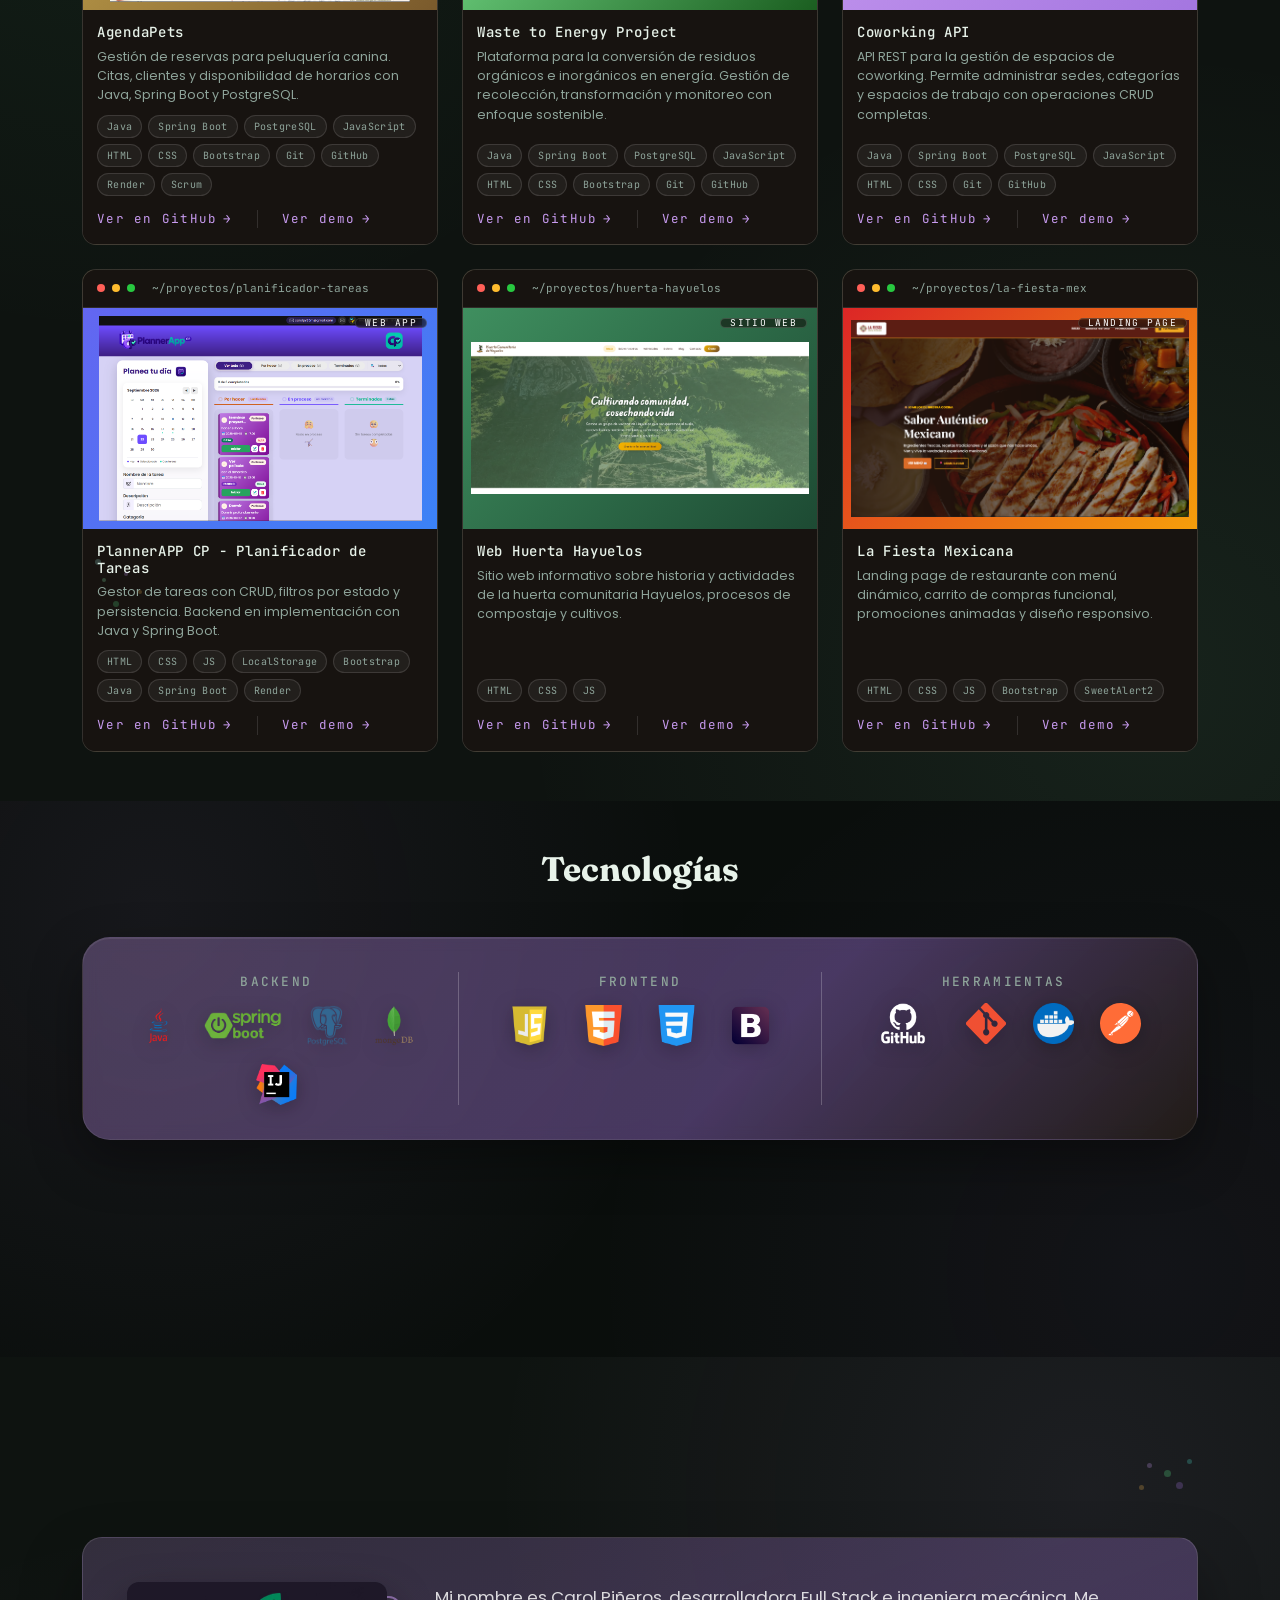
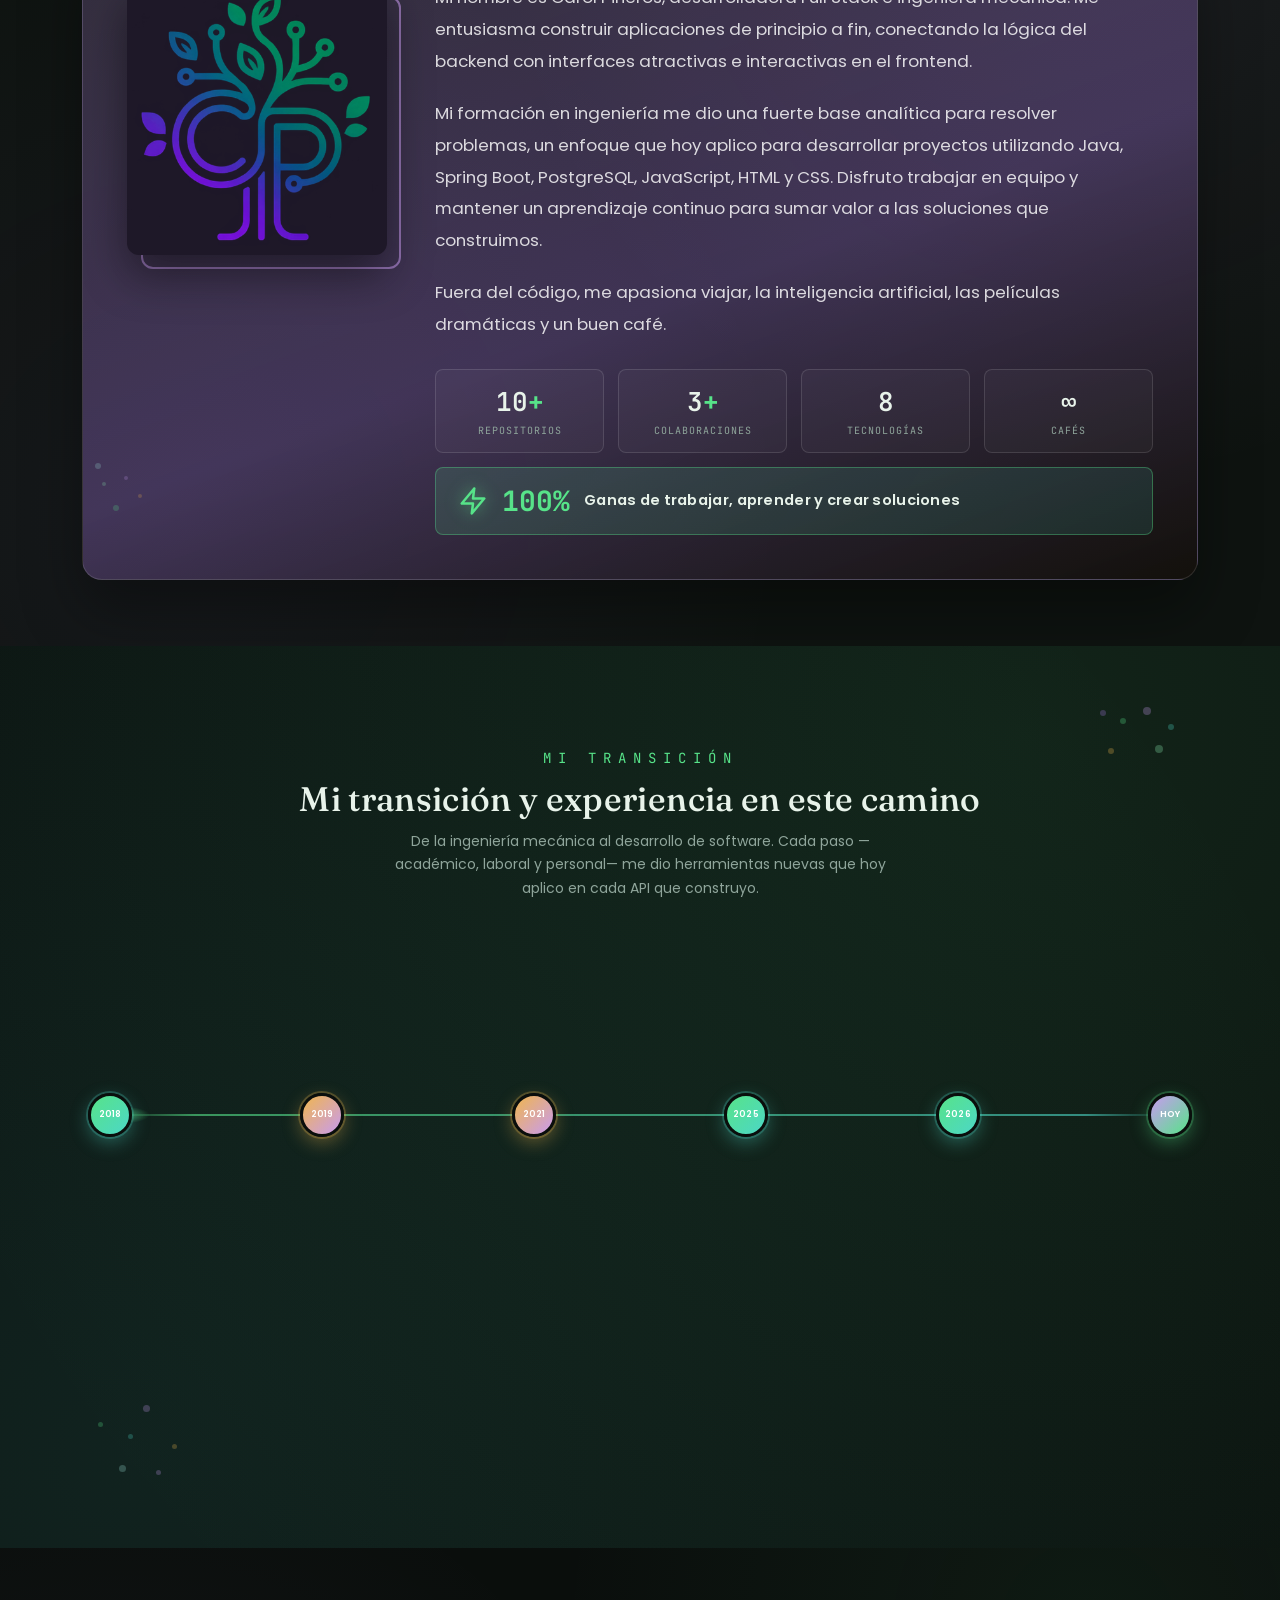
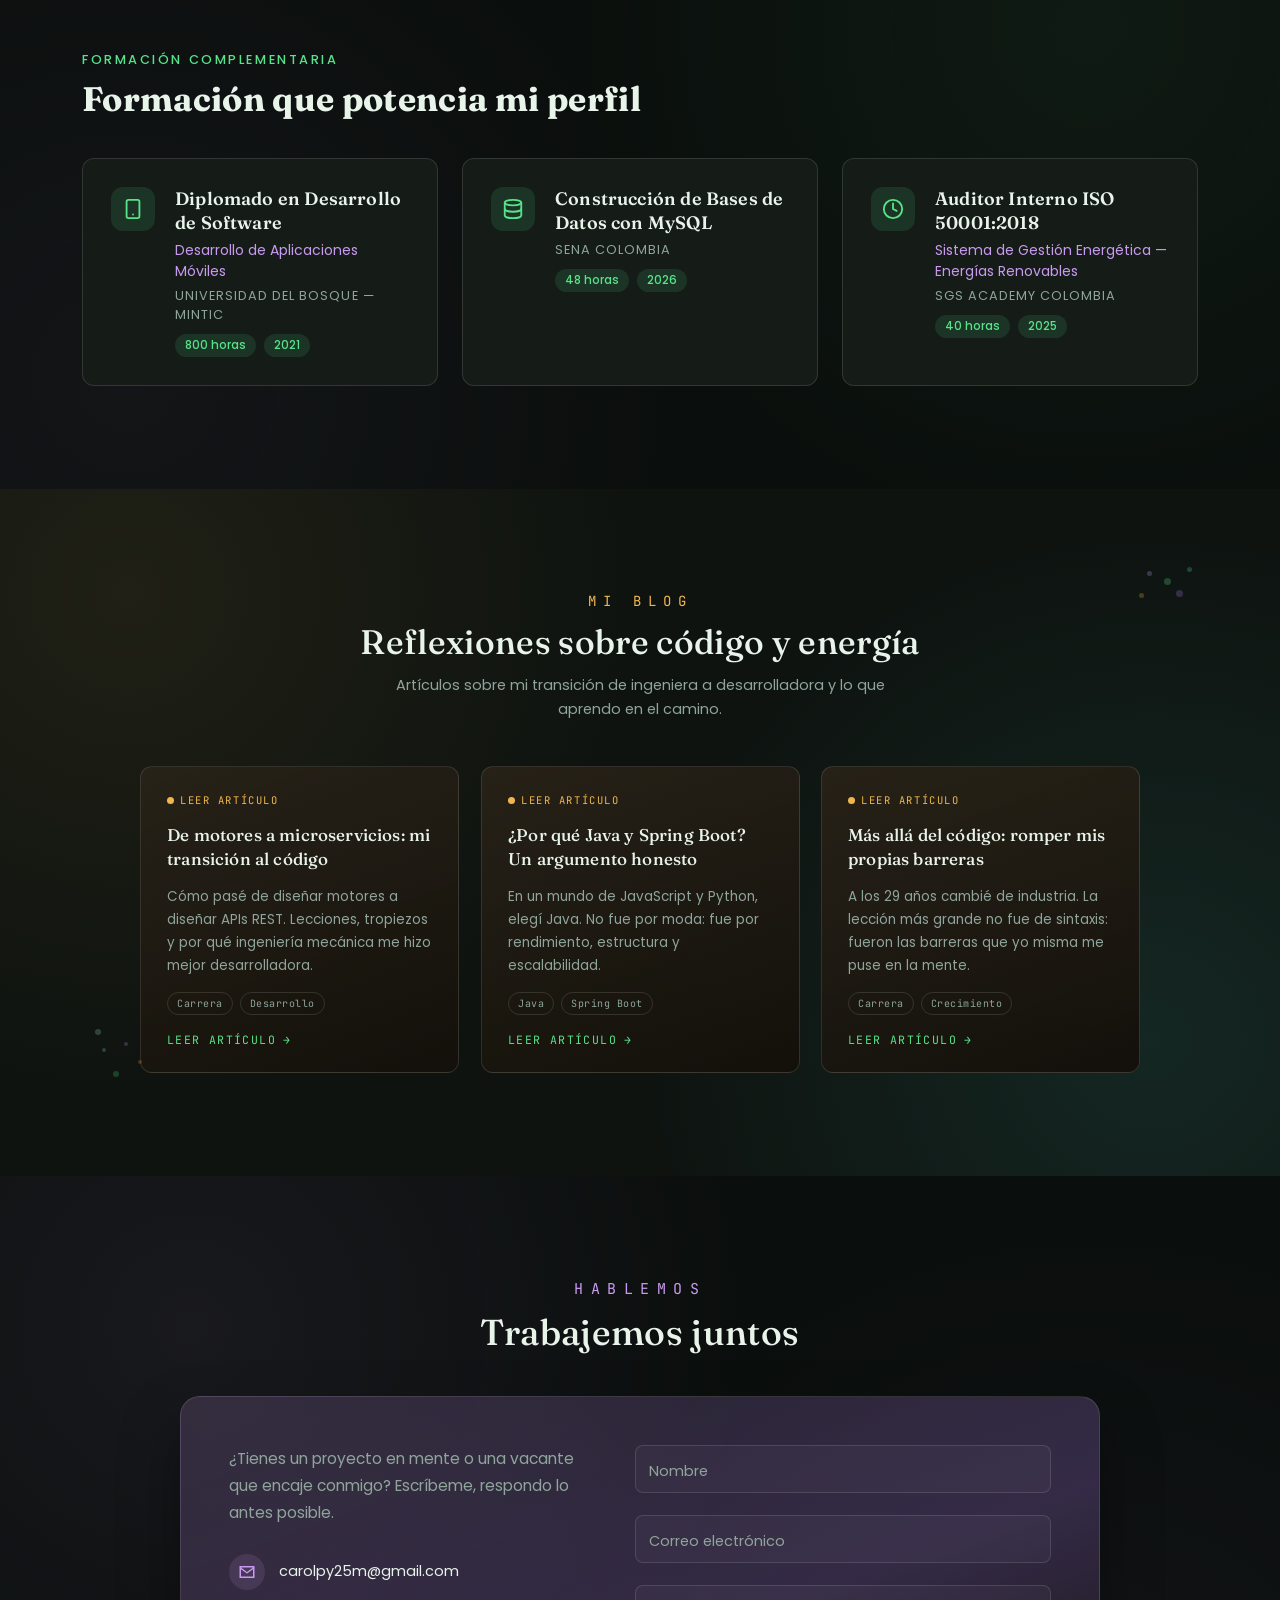
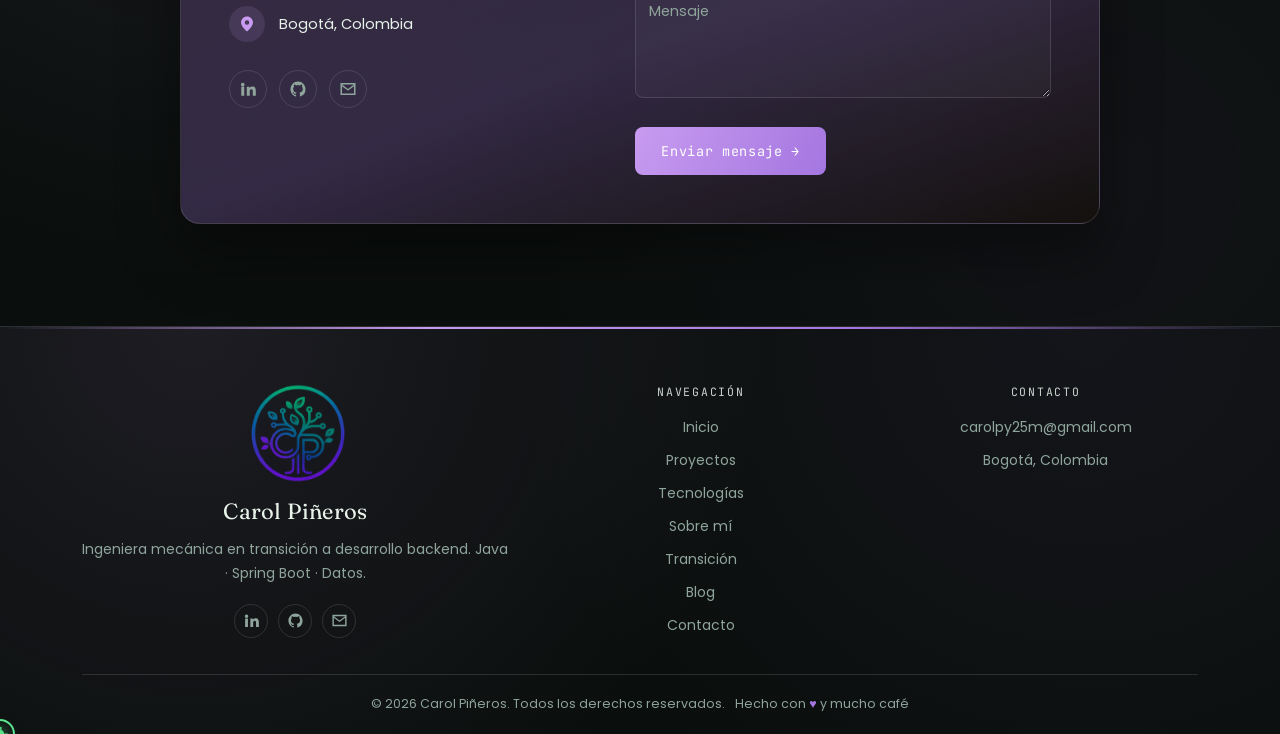
==== commit 371b3f17: "añadiendo wastoenergyproject" ====
--- a/index.html
+++ b/index.html
@@ -240,6 +240,33 @@
                 </article>
             </div>
 
+            <!-- Waste to Energy Project -->
+            <div class="col-md-6 col-lg-4">
+                <article class="proj-card reveal reveal-delay-3">
+                    <div class="proj-winbar">
+                        <span class="dot dot-r"></span><span class="dot dot-y"></span><span class="dot dot-g"></span>
+                        <span class="proj-path">~/proyectos/waste-to-energy</span>
+                    </div>
+                    <a href="https://github.com/CarolPinerosTrujillo/WasteTOEnergyProject" class="proj-thumb-link" target="_blank" aria-label="Ver proyecto Waste to Energy Project">
+                        <div class="proj-thumb" style="background:linear-gradient(135deg, #87f59d 0%, #1b5e20 100%);">
+                            <span class="proj-tag">WEB APP</span>
+                            <img src="./assets/img/WastetoenergyProject.png" alt="Waste to Energy Project" class="proj-img">
+                        </div>
+                    </a>
+                    <div class="proj-body">
+                        <h3 class="proj-name">Waste to Energy Project</h3>
+                        <p class="proj-desc">Plataforma para la conversión de residuos orgánicos e inorgánicos en energía. Gestión de recolección, transformación y monitoreo con enfoque sostenible.</p>
+                        <div class="proj-stack">
+                            <span class="chip">Java</span><span class="chip">Spring Boot</span><span class="chip">PostgreSQL</span><span class="chip">JavaScript</span><span class="chip">HTML</span><span class="chip">CSS</span><span class="chip">Bootstrap</span><span class="chip">Git</span><span class="chip">GitHub</span>
+                        </div>
+                        <div class="proj-actions">
+                            <a href="https://github.com/CarolPinerosTrujillo/WasteTOEnergyProject" class="proj-link" target="_blank" rel="noopener"><span>Ver en GitHub</span> <span class="arrow">→</span></a>
+                            <a href="https://github.com/CarolPinerosTrujillo/WasteTOEnergyProject" class="proj-link" target="_blank"><span>Ver demo</span> <span class="arrow">→</span></a>
+                        </div>
+                    </div>
+                </article>
+            </div>
+
             <!-- Coworking API -->
             <div class="col-md-6 col-lg-4">
                 <article class="proj-card reveal reveal-delay-1">
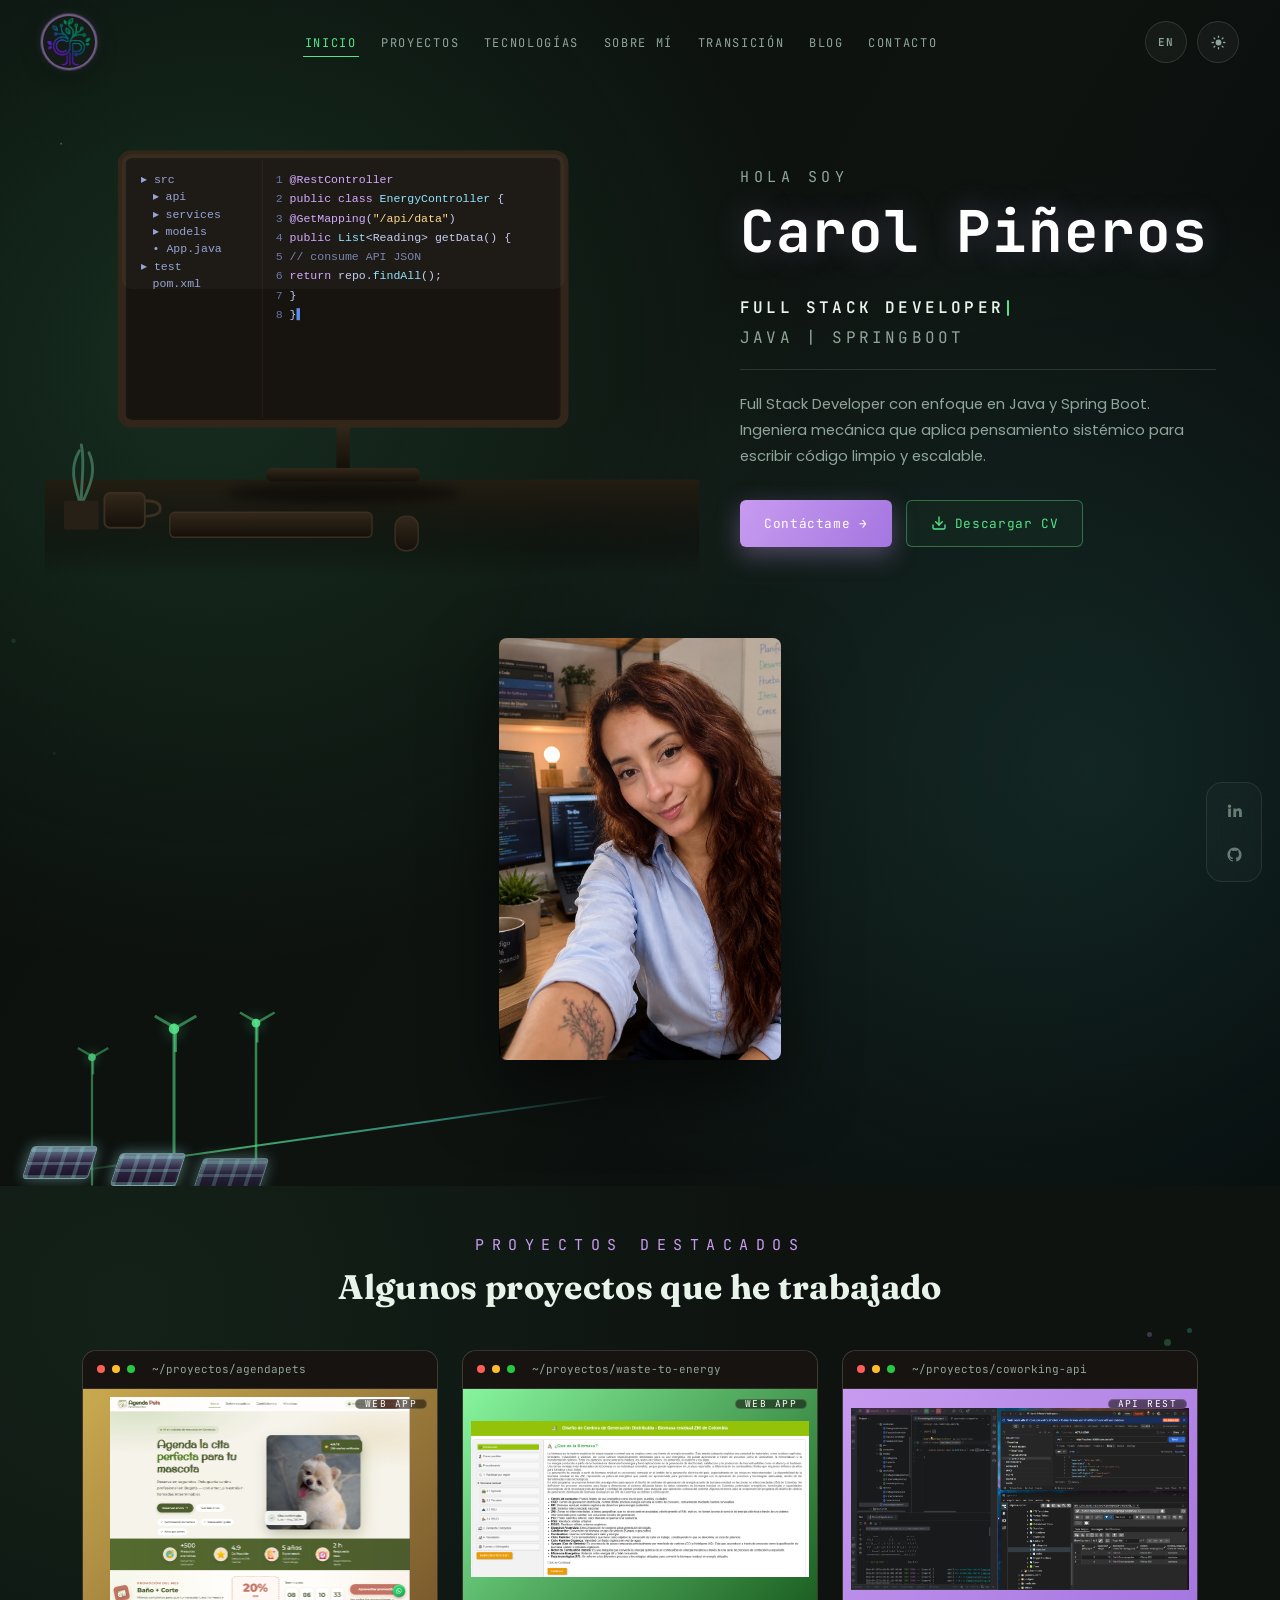
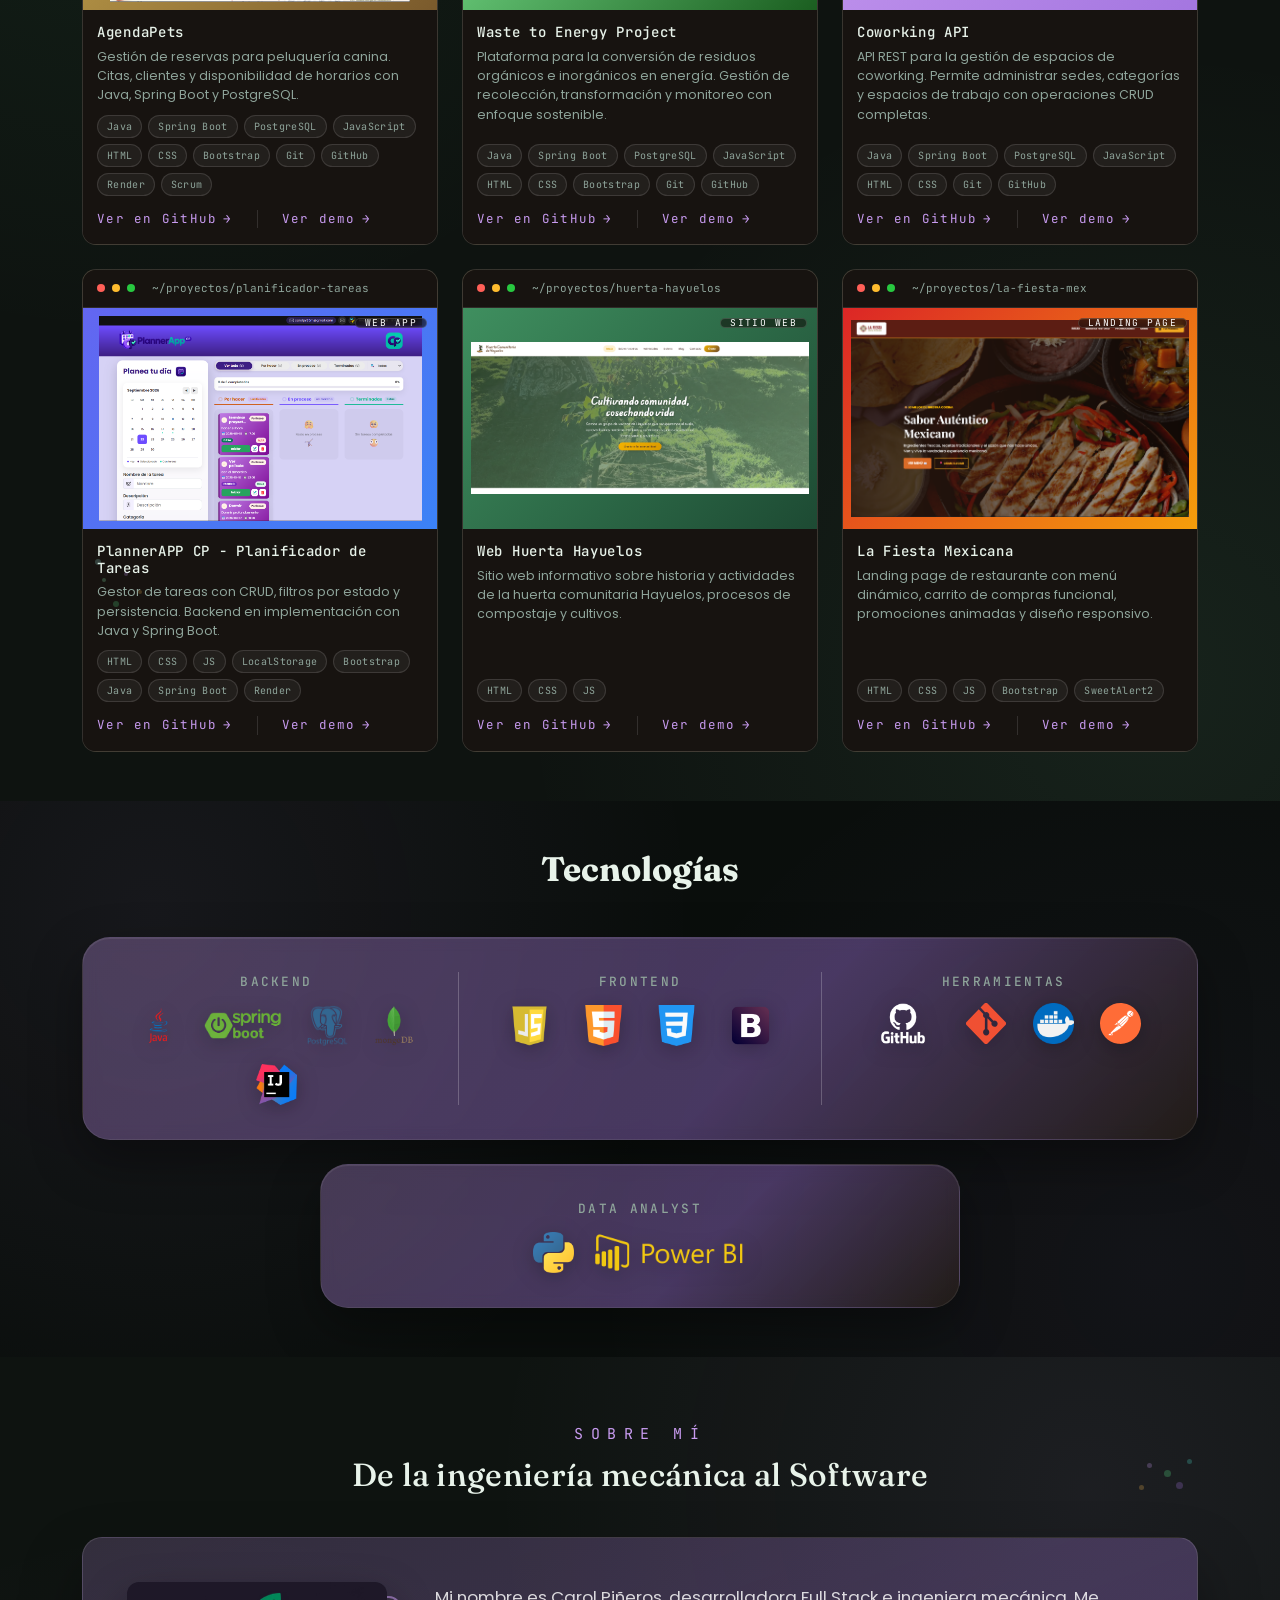
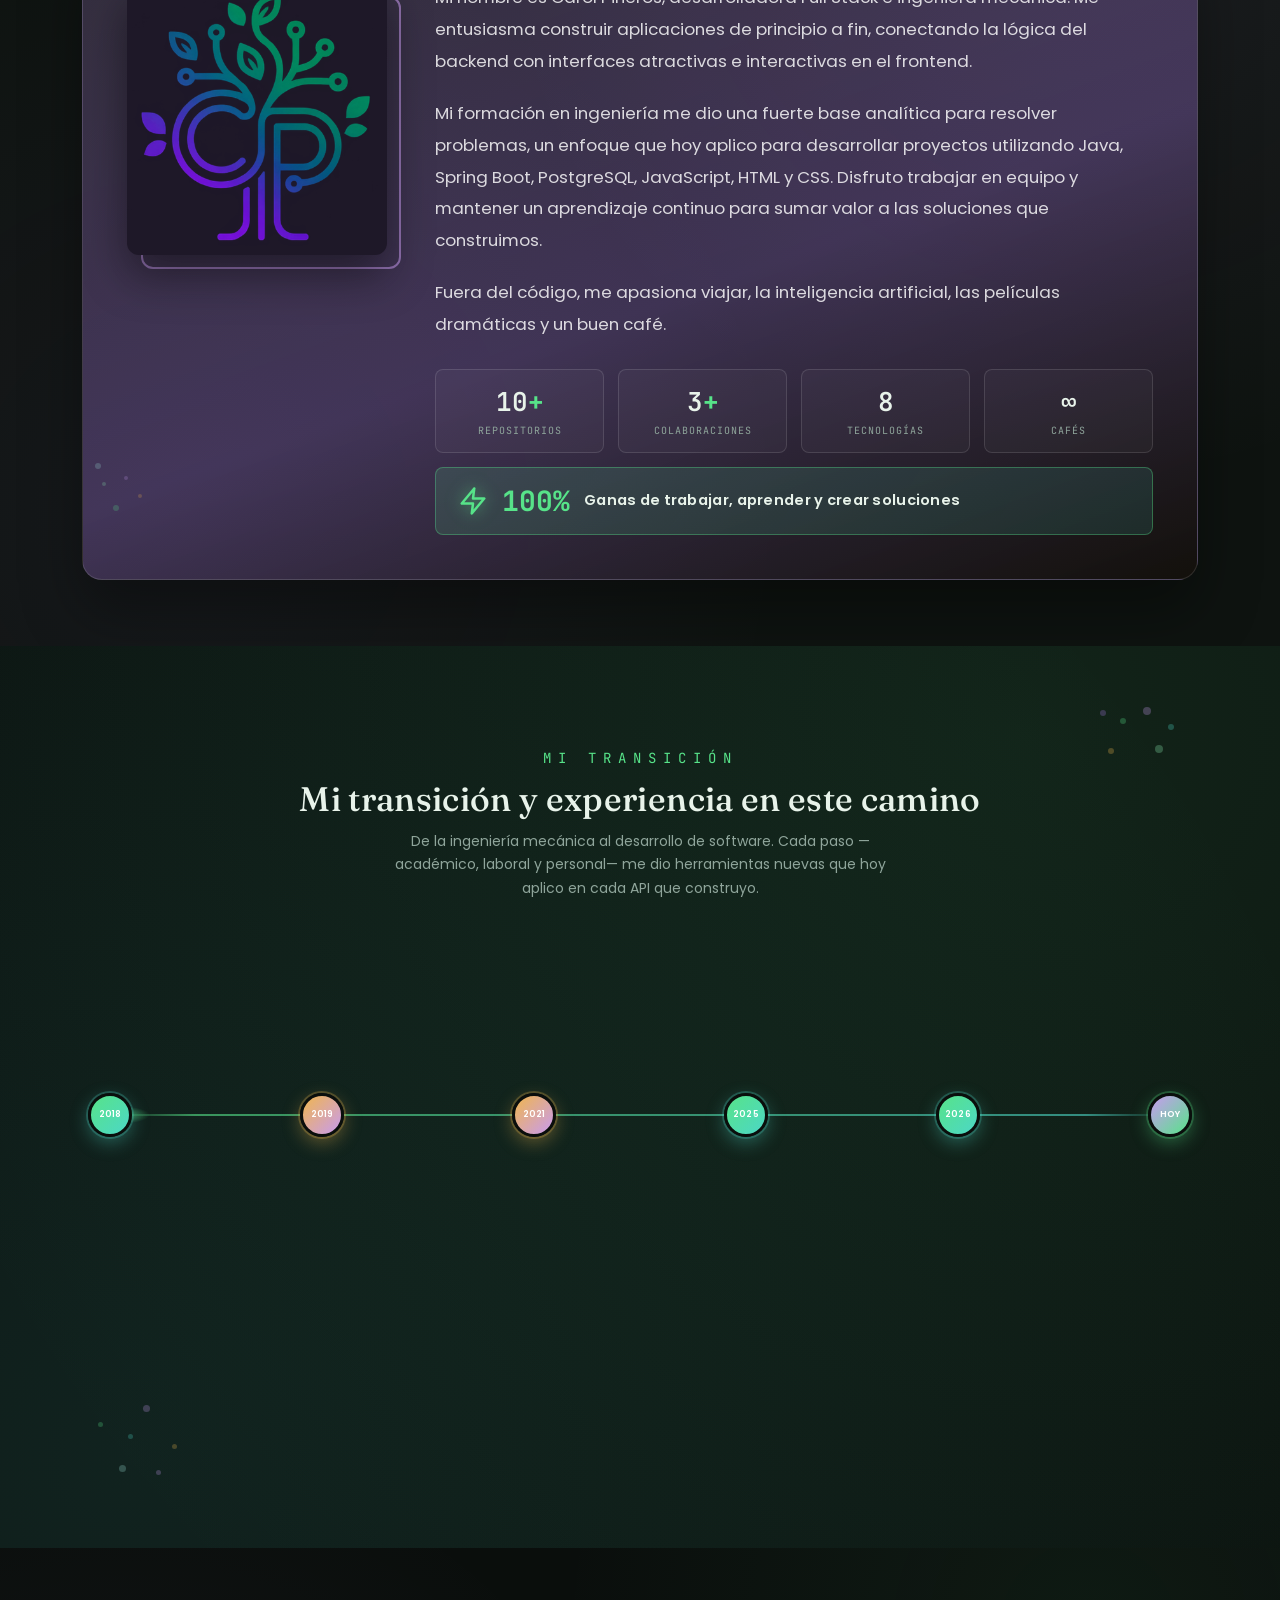
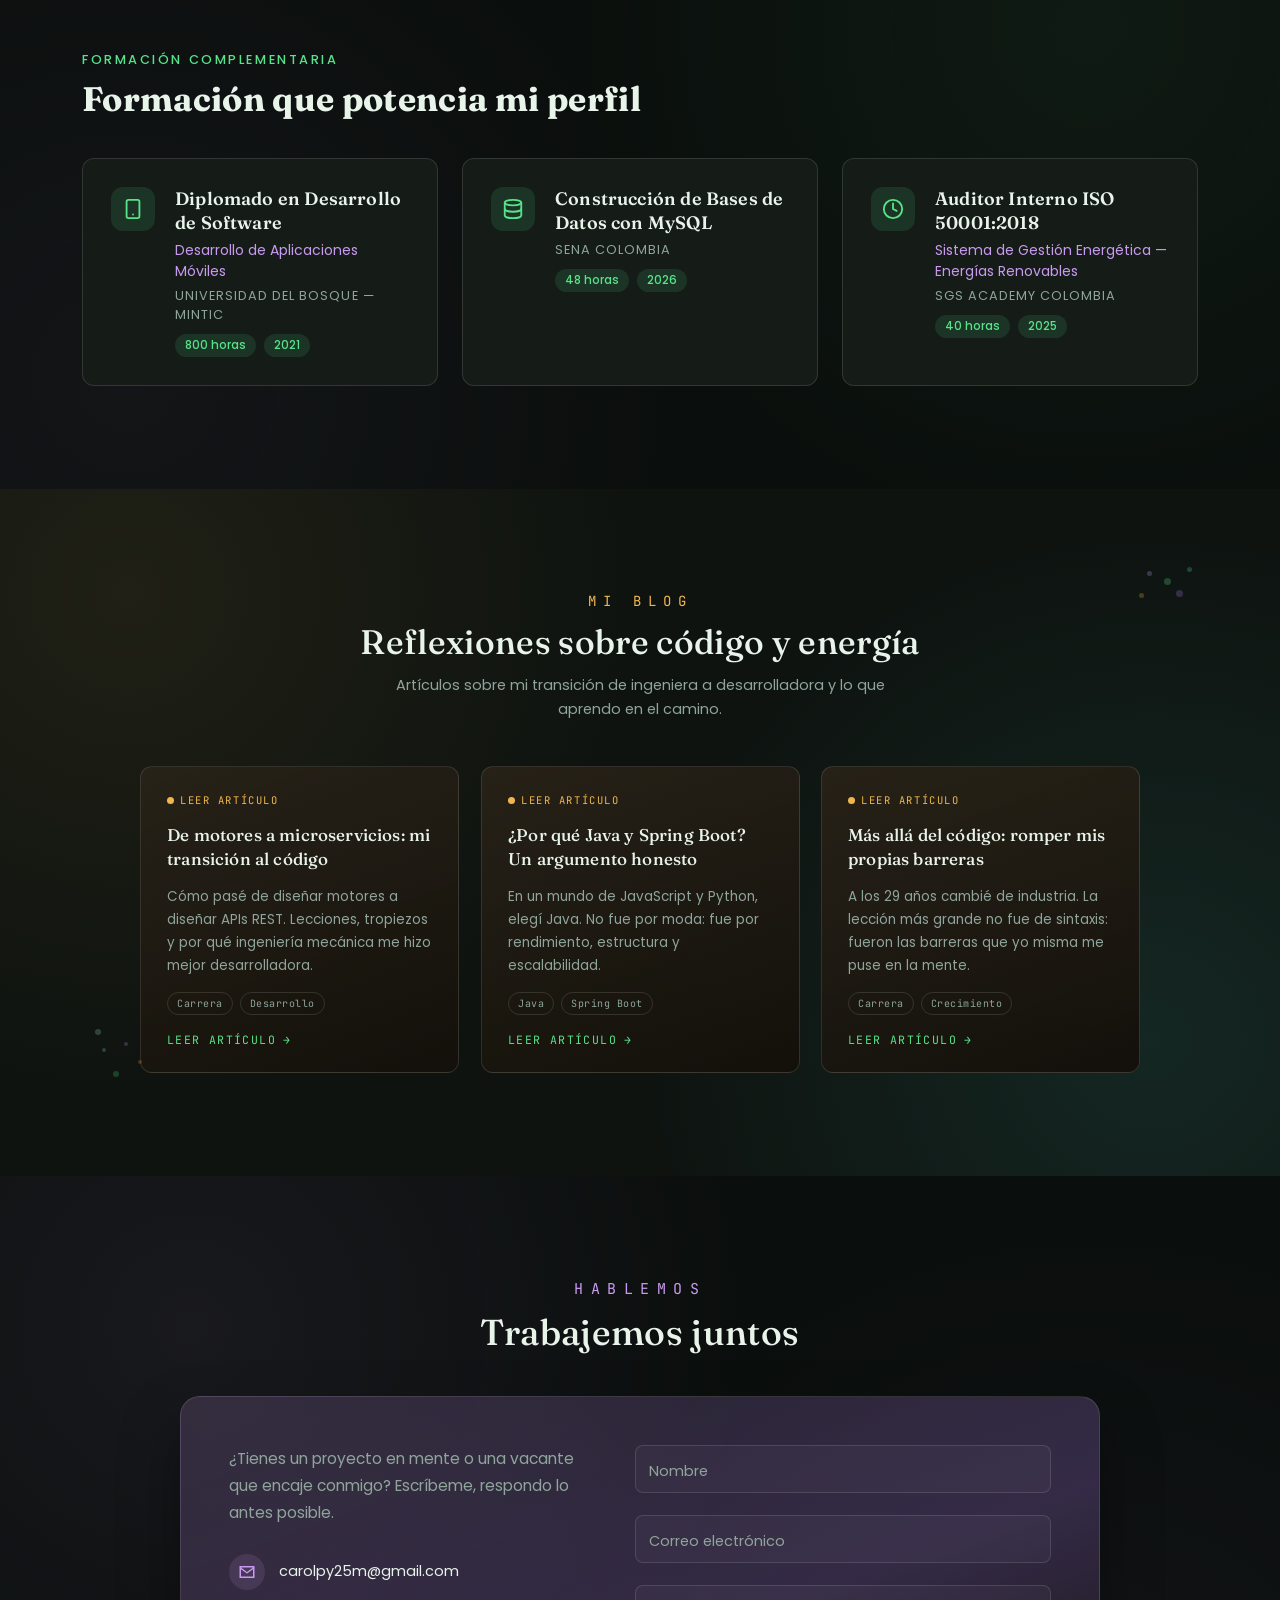
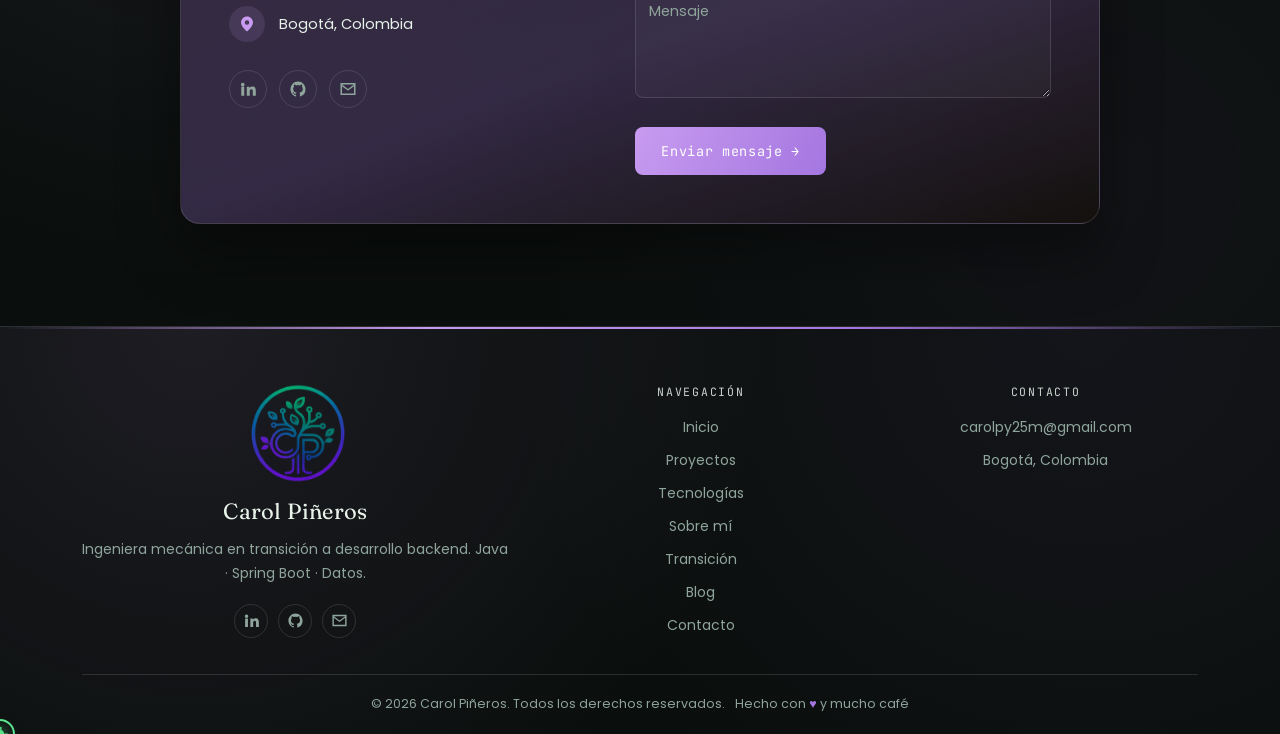
==== commit ace70ac2: "correccion ruta imagen WasteToEnergyProject y link hoja de vida" ====
--- a/index.html
+++ b/index.html
@@ -250,7 +250,7 @@
                     <a href="https://github.com/CarolPinerosTrujillo/WasteTOEnergyProject" class="proj-thumb-link" target="_blank" aria-label="Ver proyecto Waste to Energy Project">
                         <div class="proj-thumb" style="background:linear-gradient(135deg, #87f59d 0%, #1b5e20 100%);">
                             <span class="proj-tag">WEB APP</span>
-                            <img src="./assets/img/WastetoenergyProject.png" alt="Waste to Energy Project" class="proj-img">
+                            <img src="./assets/img/WastetoEnergyProject.png" alt="Waste to Energy Project" class="proj-img">
                         </div>
                     </a>
                     <div class="proj-body">
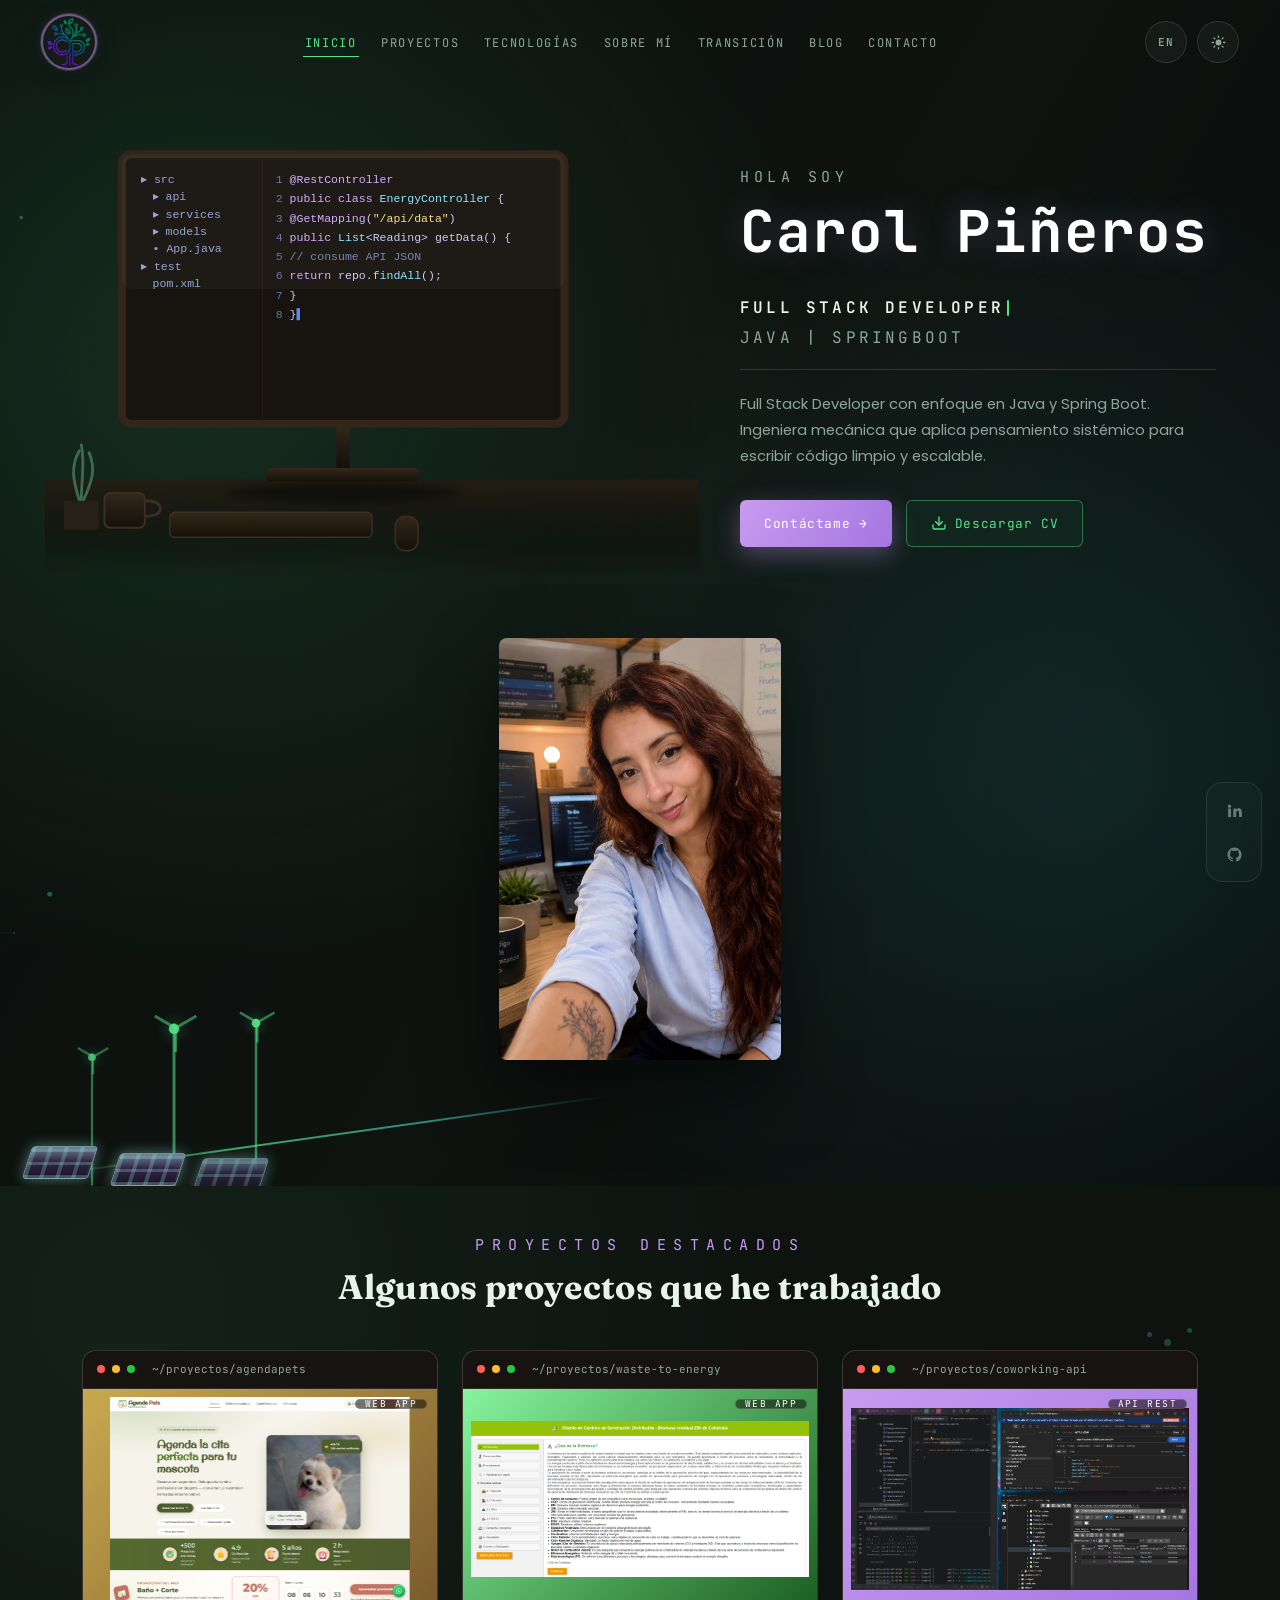
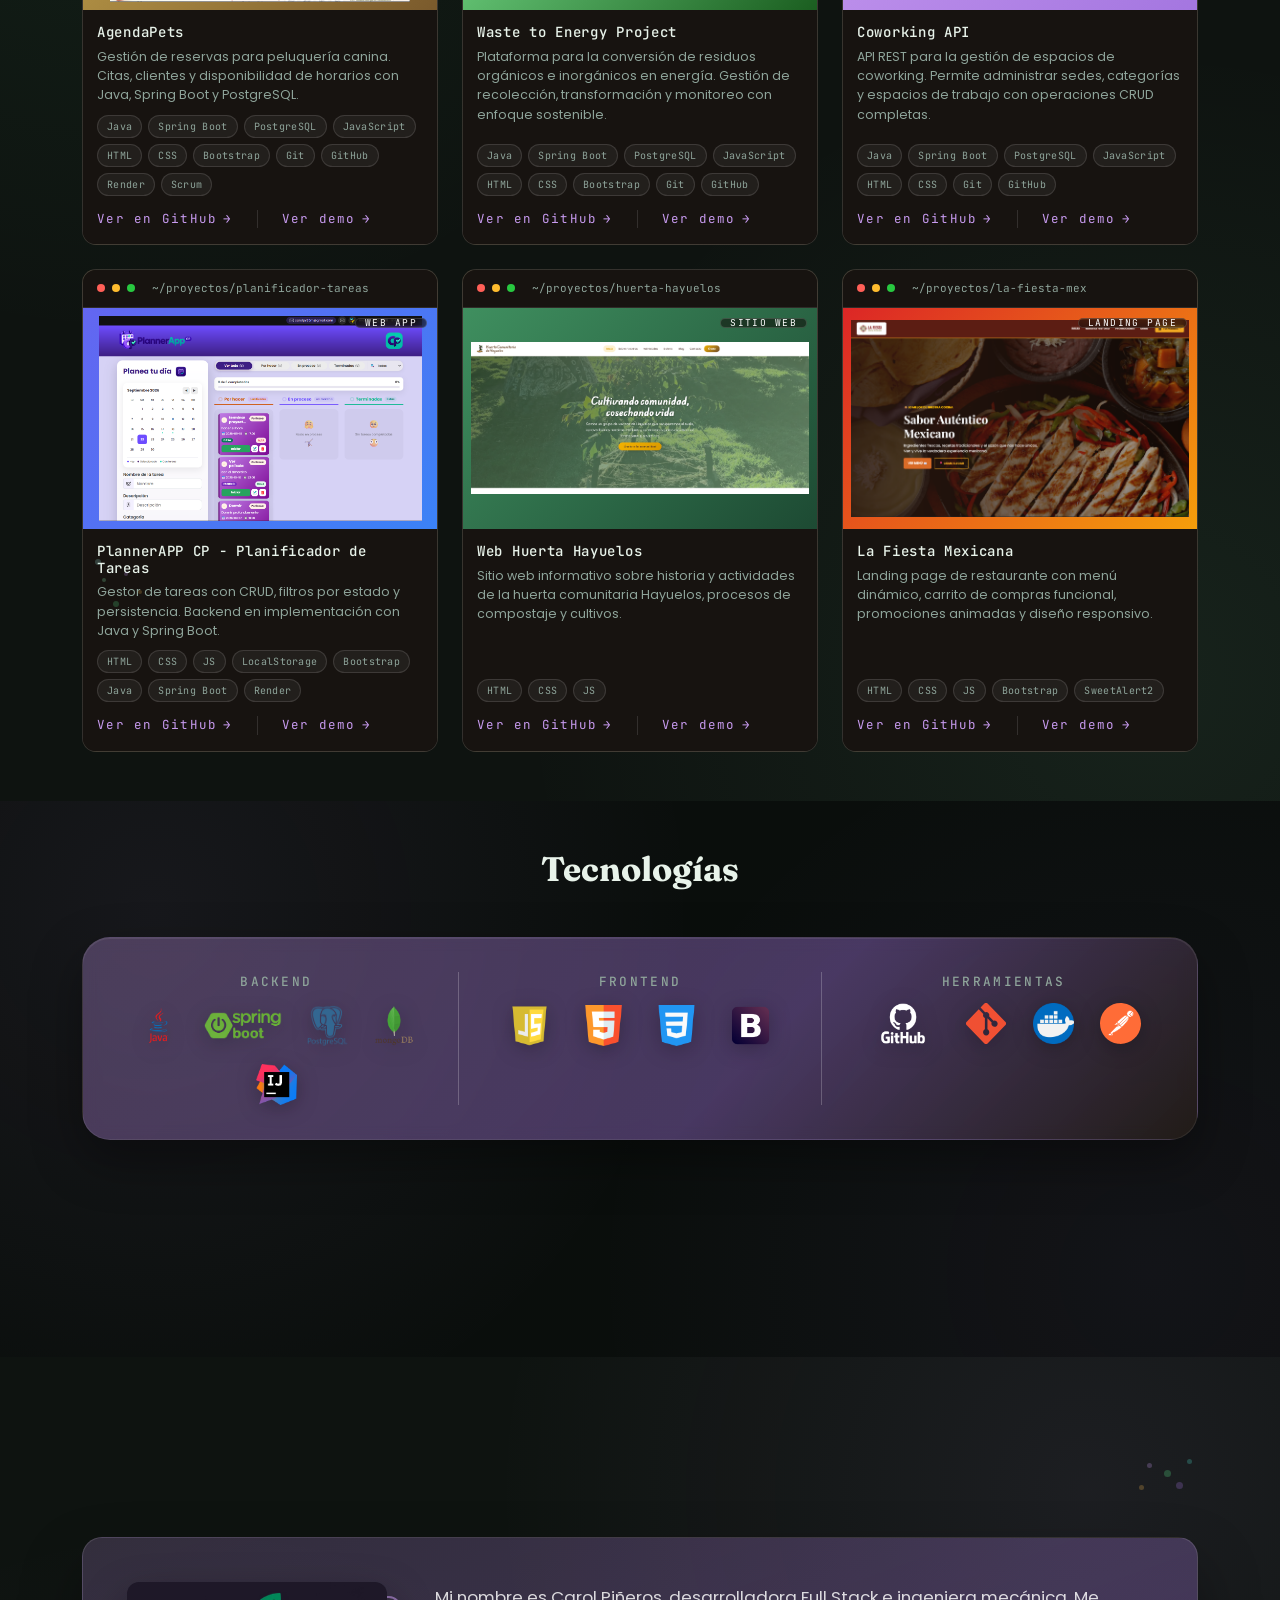
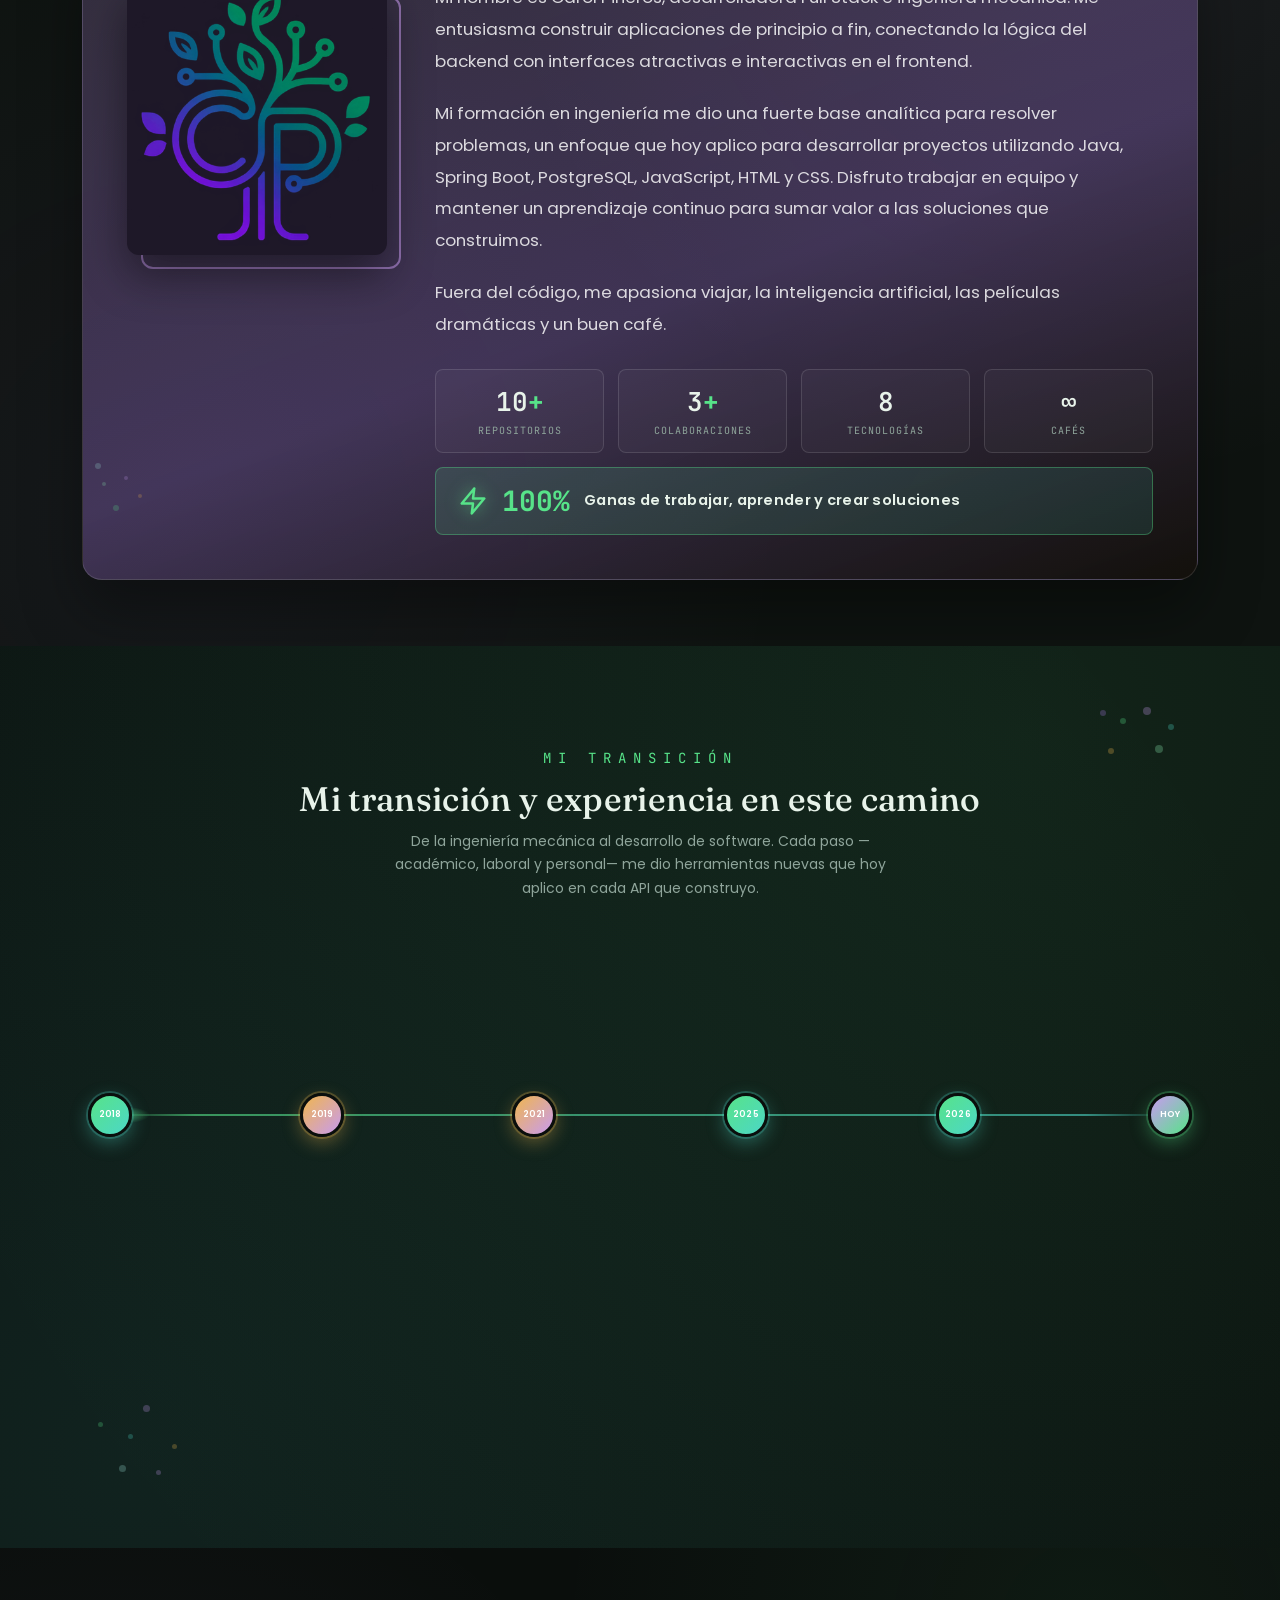
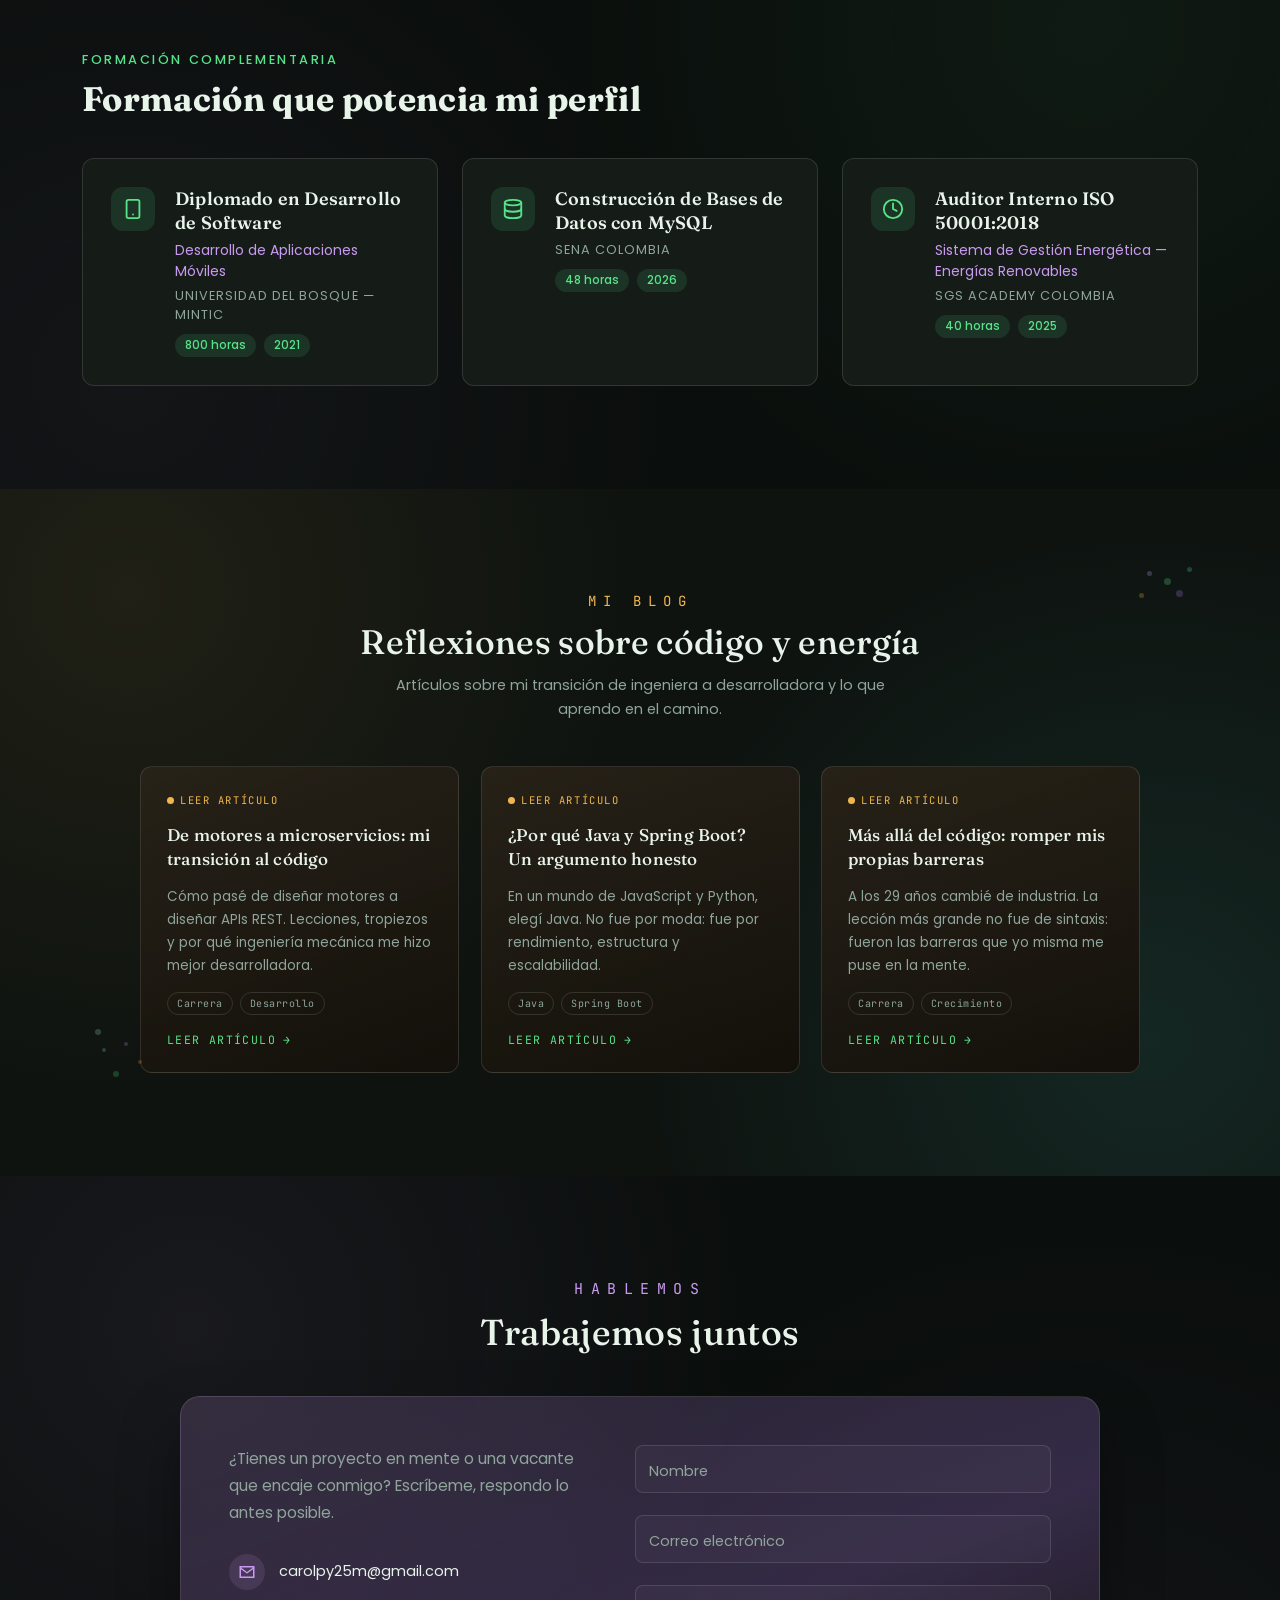
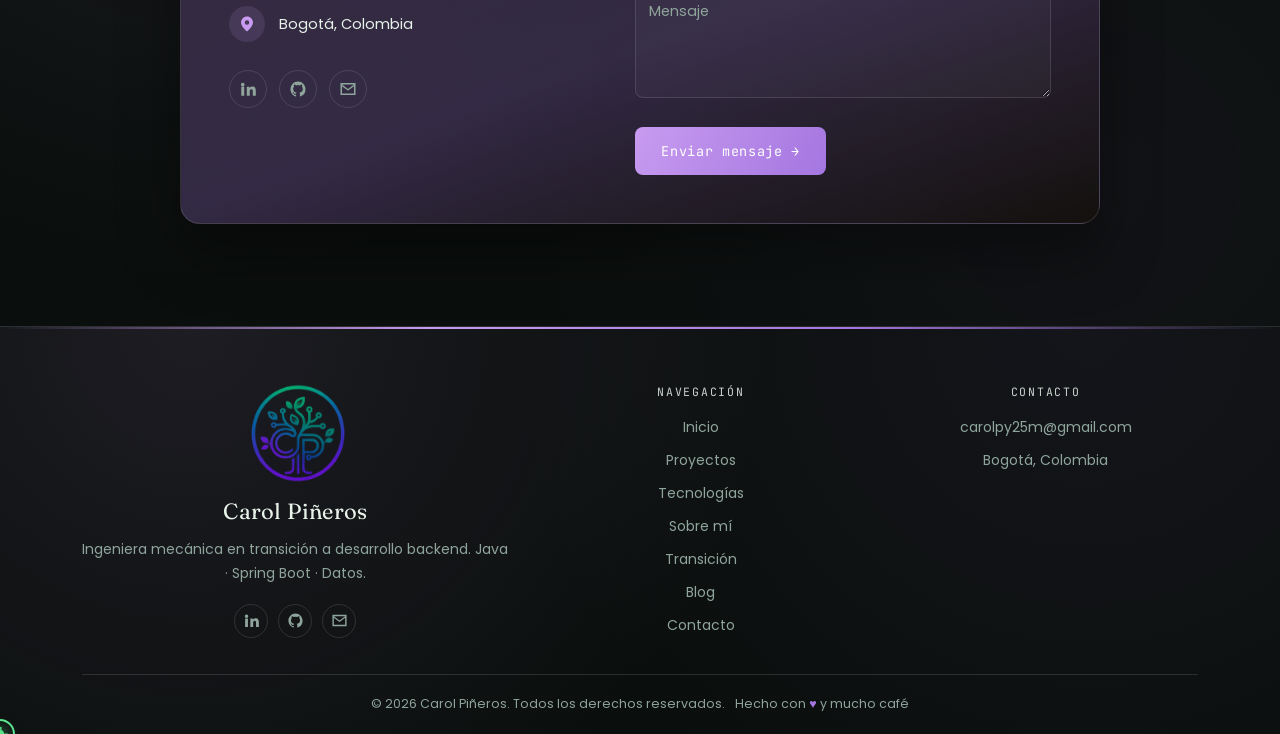
==== commit 10f52dad: "actualizar link demo proyecto Waste To Energy" ====
--- a/index.html
+++ b/index.html
@@ -261,7 +261,7 @@
                         </div>
                         <div class="proj-actions">
                             <a href="https://github.com/CarolPinerosTrujillo/WasteTOEnergyProject" class="proj-link" target="_blank" rel="noopener"><span>Ver en GitHub</span> <span class="arrow">→</span></a>
-                            <a href="https://github.com/CarolPinerosTrujillo/WasteTOEnergyProject" class="proj-link" target="_blank"><span>Ver demo</span> <span class="arrow">→</span></a>
+                            <a href="https://carolpinerostrujillo.github.io/WasteTOEnergyProject/" class="proj-link" target="_blank" rel="noopener"><span>Ver demo</span> <span class="arrow">→</span></a>
                         </div>
                     </div>
                 </article>
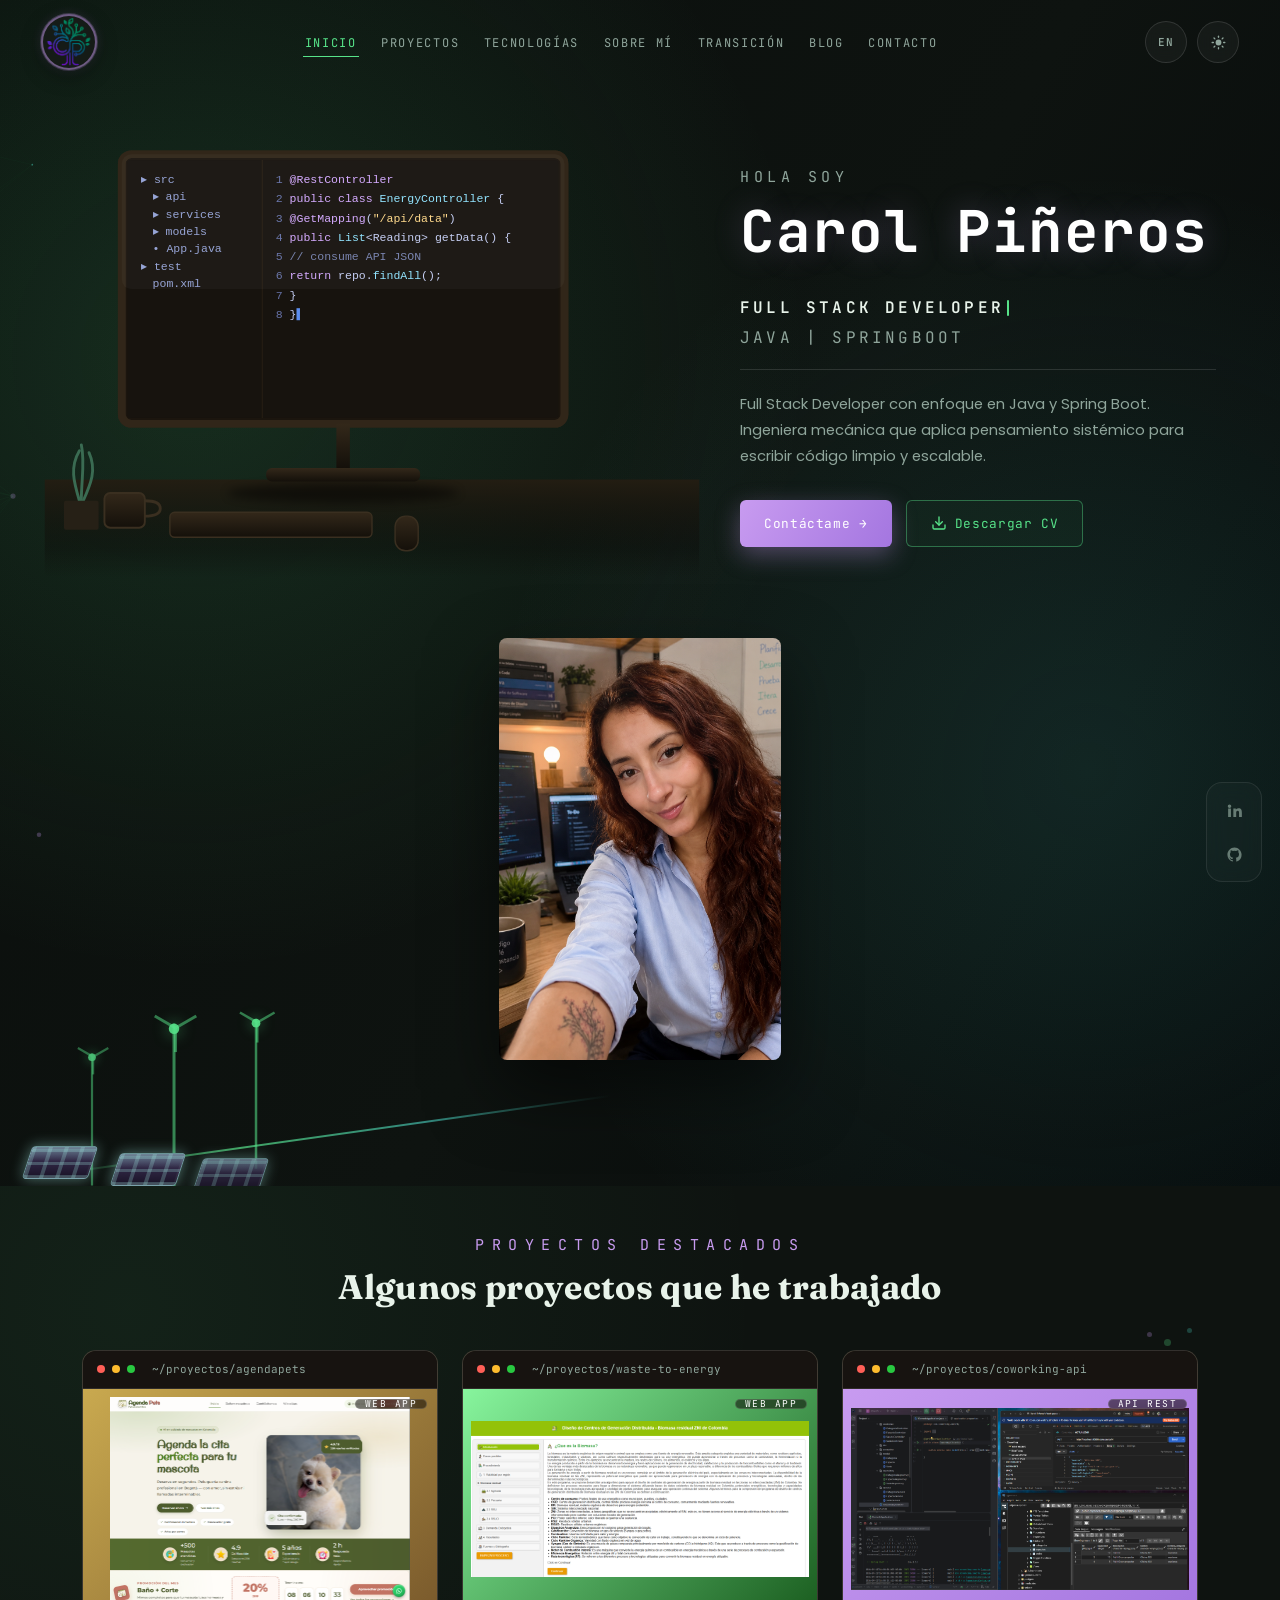
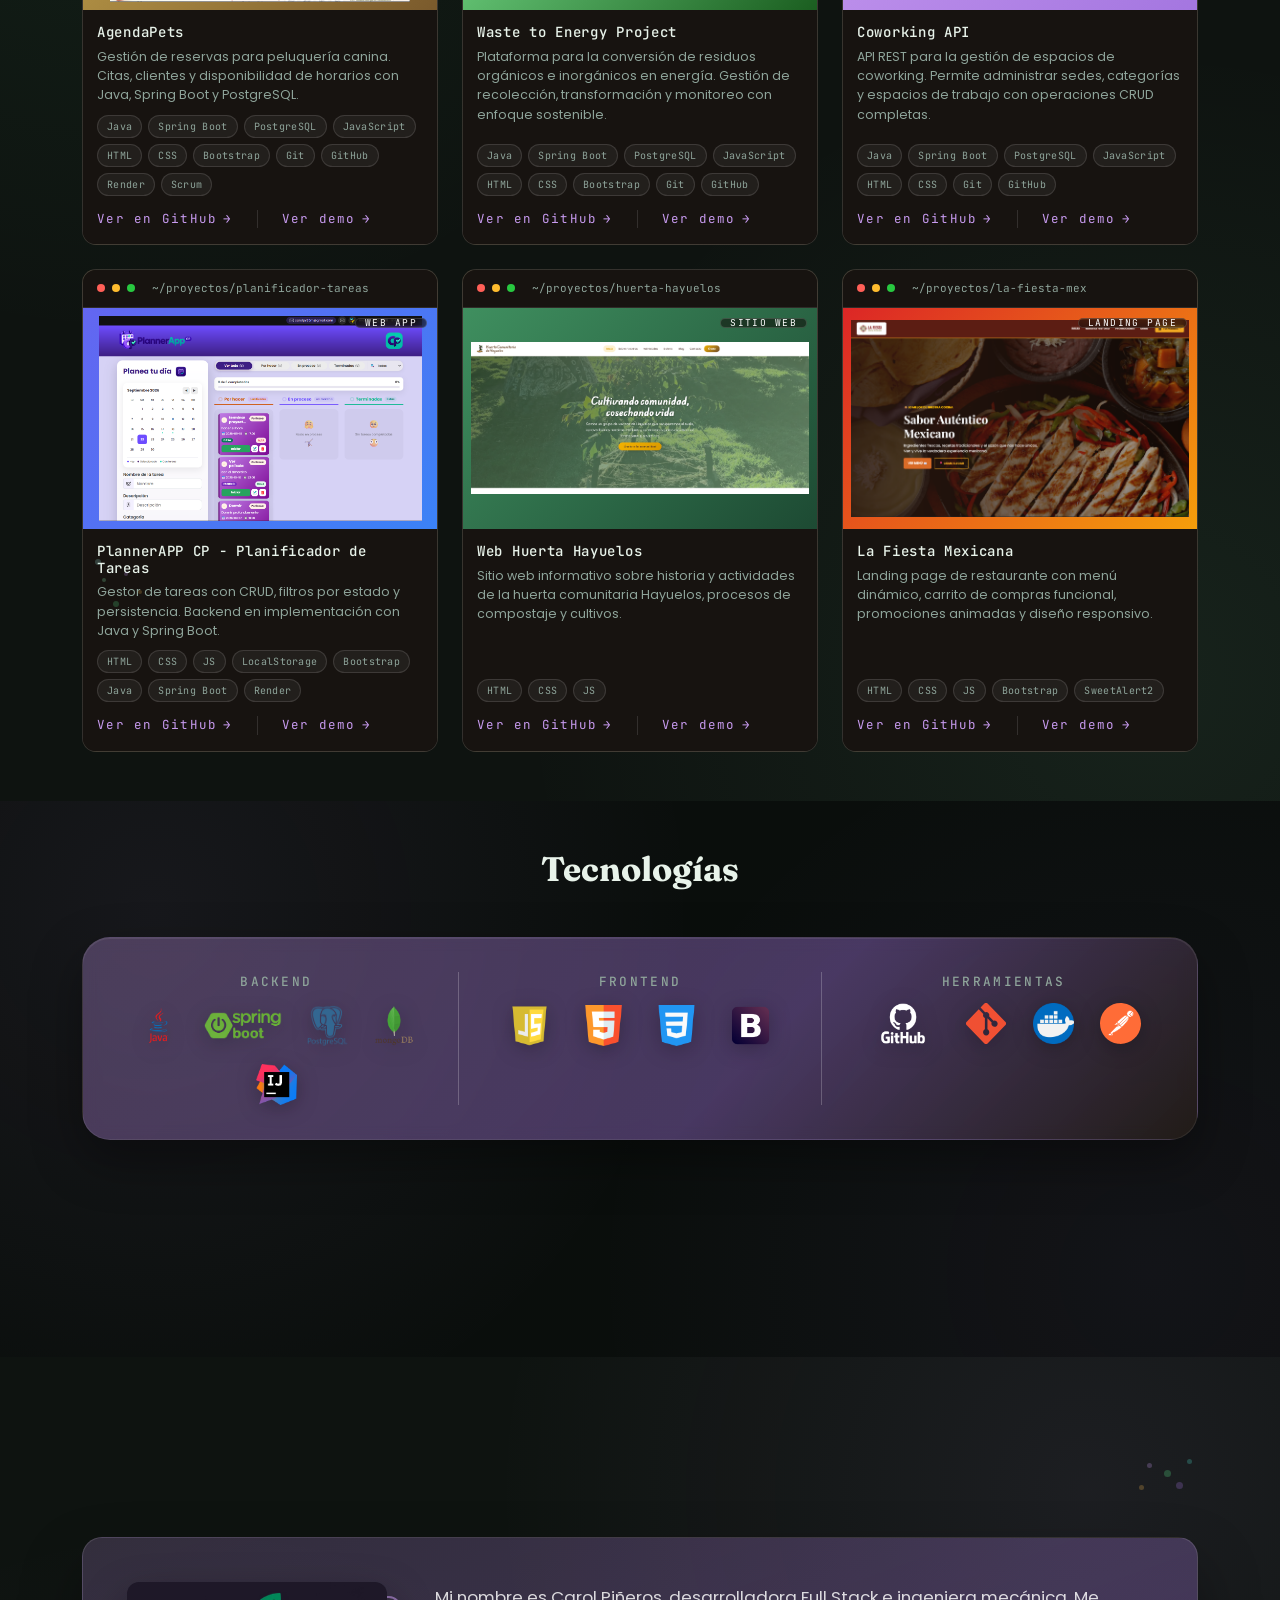
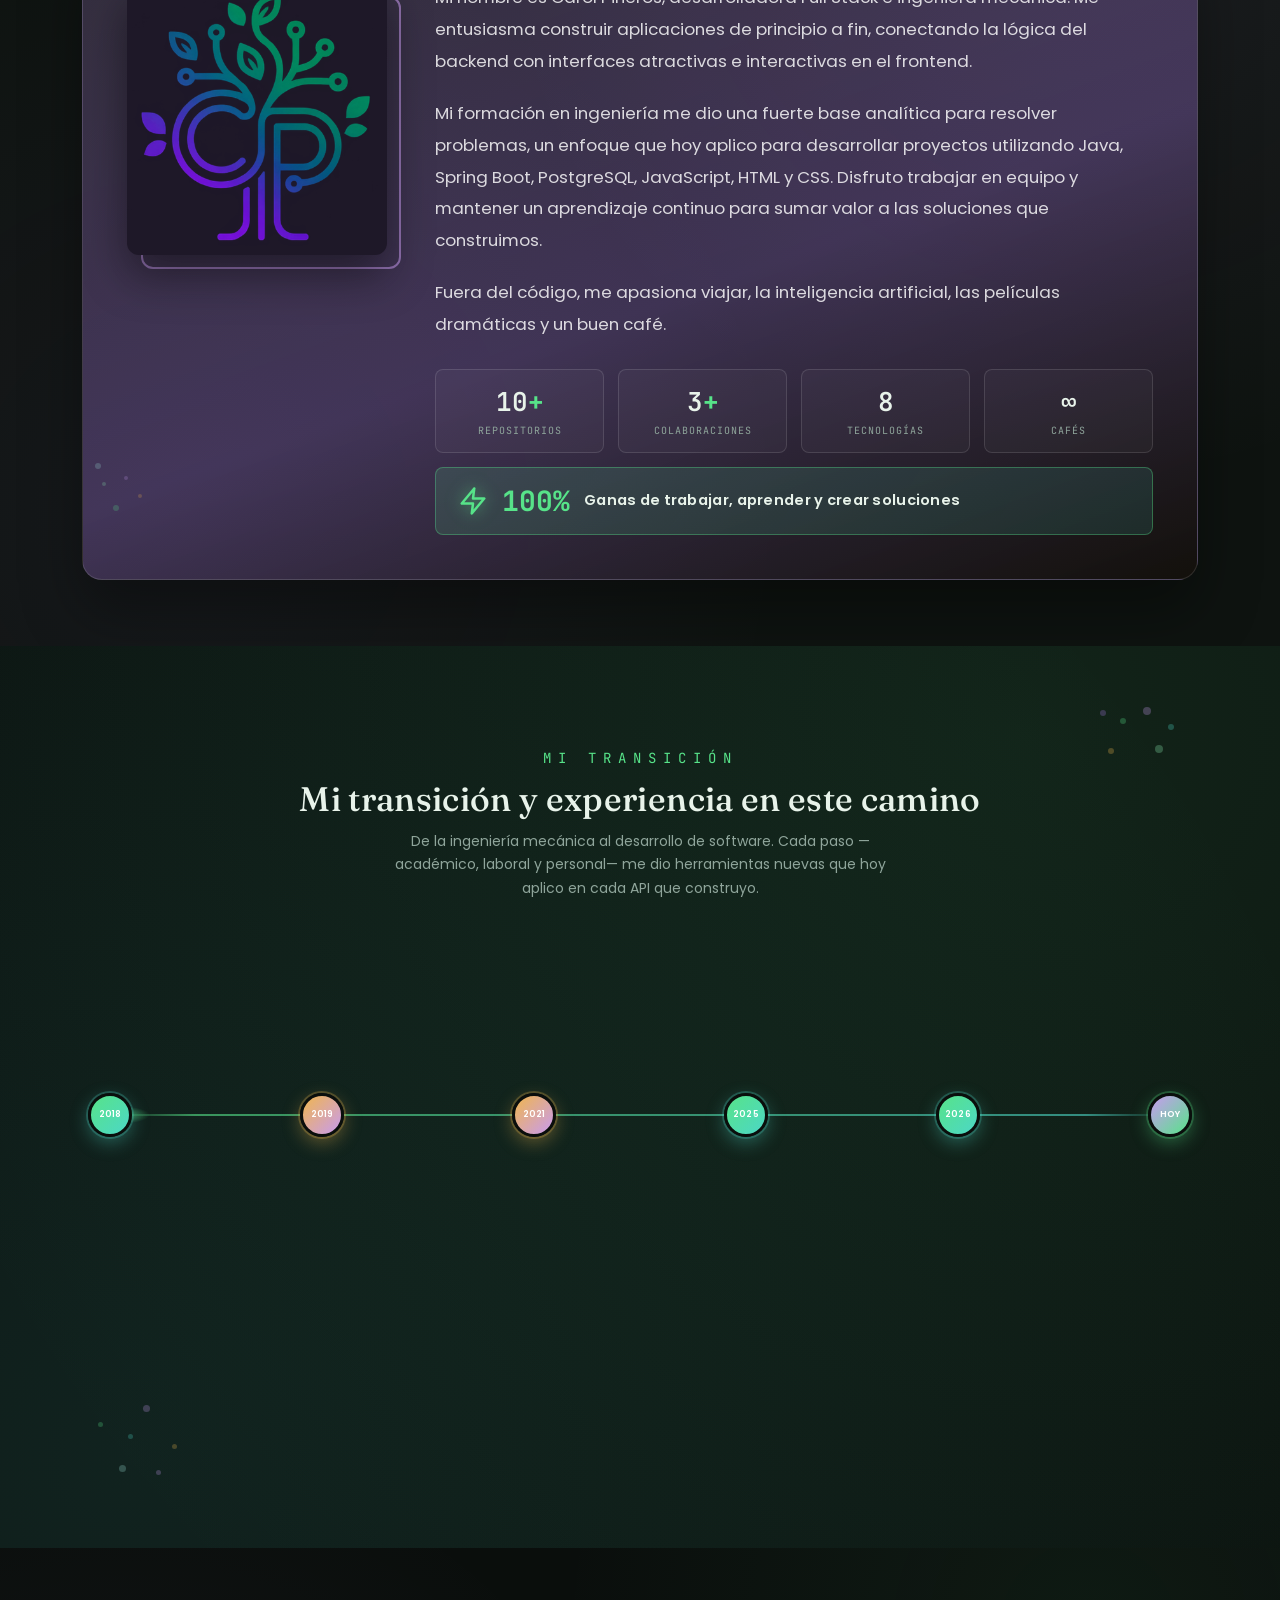
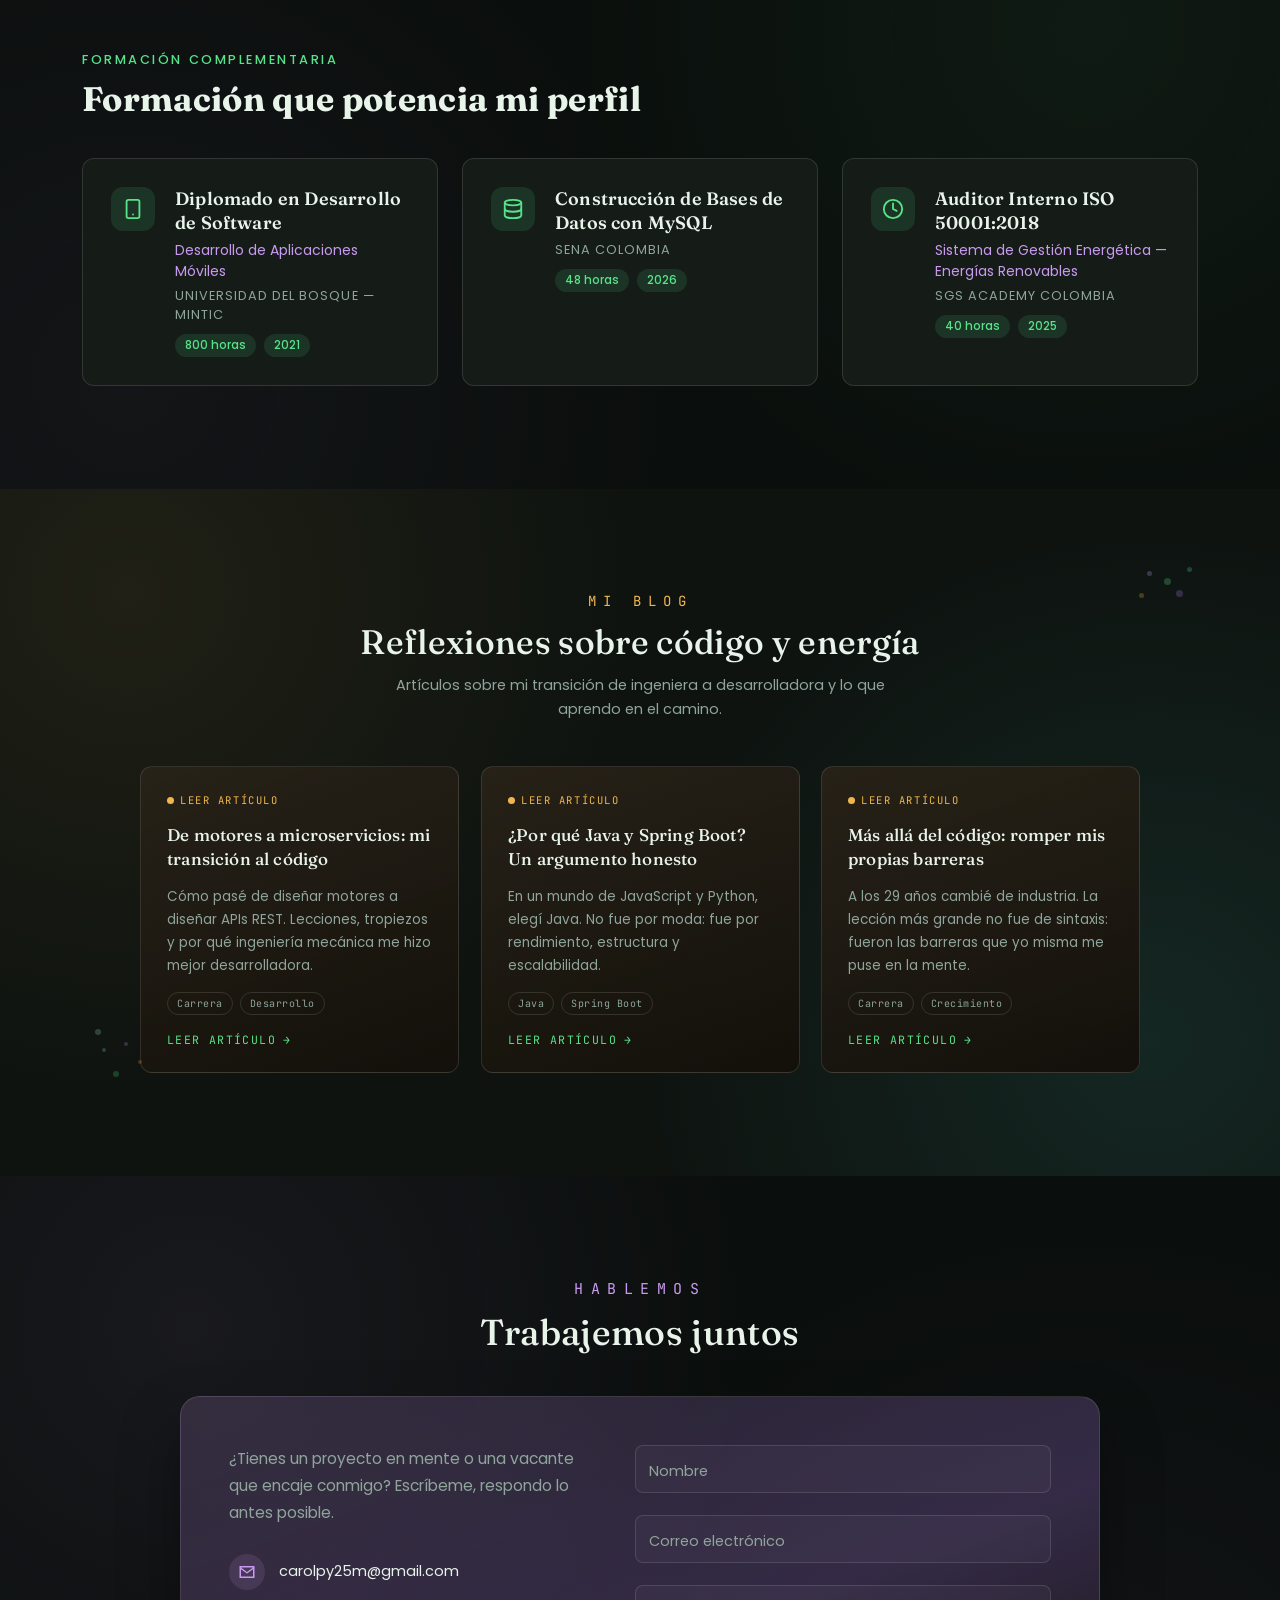
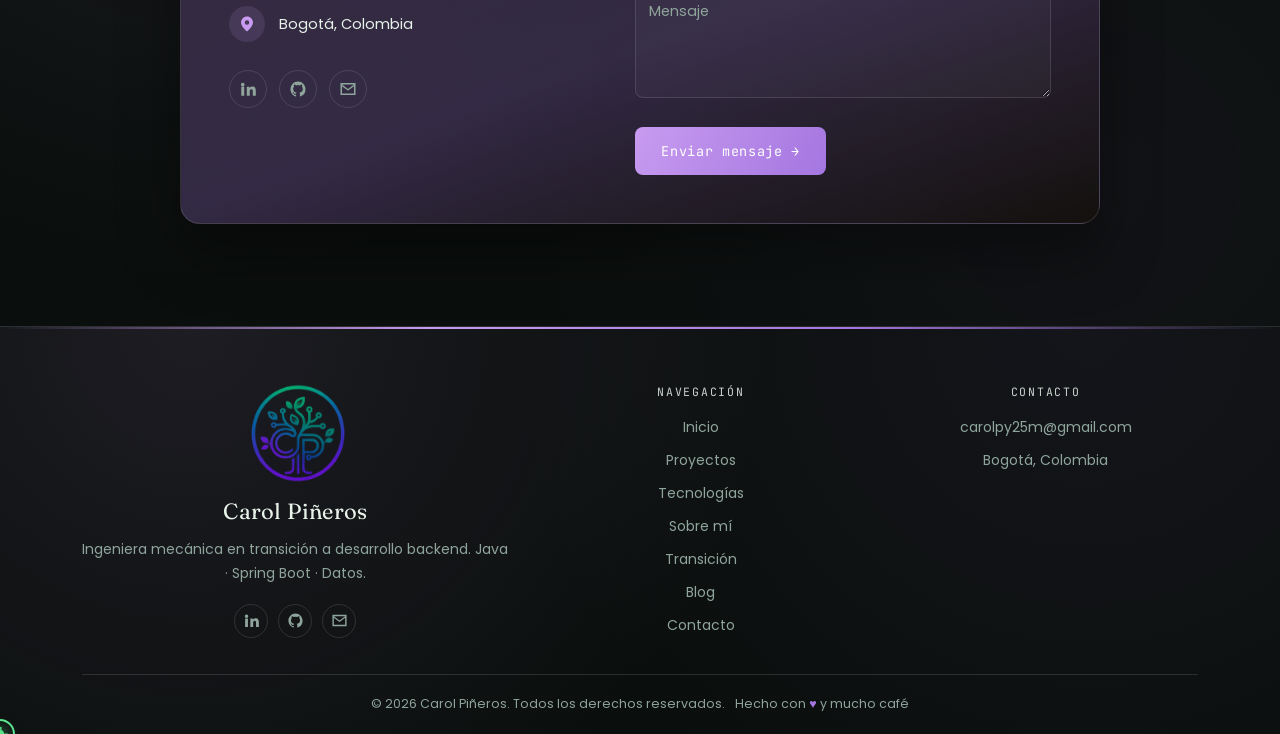
==== commit 2af16d4f: "Actualización link proyecto Waste to energy" ====
--- a/index.html
+++ b/index.html
@@ -247,7 +247,7 @@
                         <span class="dot dot-r"></span><span class="dot dot-y"></span><span class="dot dot-g"></span>
                         <span class="proj-path">~/proyectos/waste-to-energy</span>
                     </div>
-                    <a href="https://github.com/CarolPinerosTrujillo/WasteTOEnergyProject" class="proj-thumb-link" target="_blank" aria-label="Ver proyecto Waste to Energy Project">
+                    <a href="https://carolpinerostrujillo.github.io/WasteTOEnergyProject/" class="proj-thumb-link" target="_blank" aria-label="Ver proyecto Waste to Energy Project">
                         <div class="proj-thumb" style="background:linear-gradient(135deg, #87f59d 0%, #1b5e20 100%);">
                             <span class="proj-tag">WEB APP</span>
                             <img src="./assets/img/WastetoEnergyProject.png" alt="Waste to Energy Project" class="proj-img">
